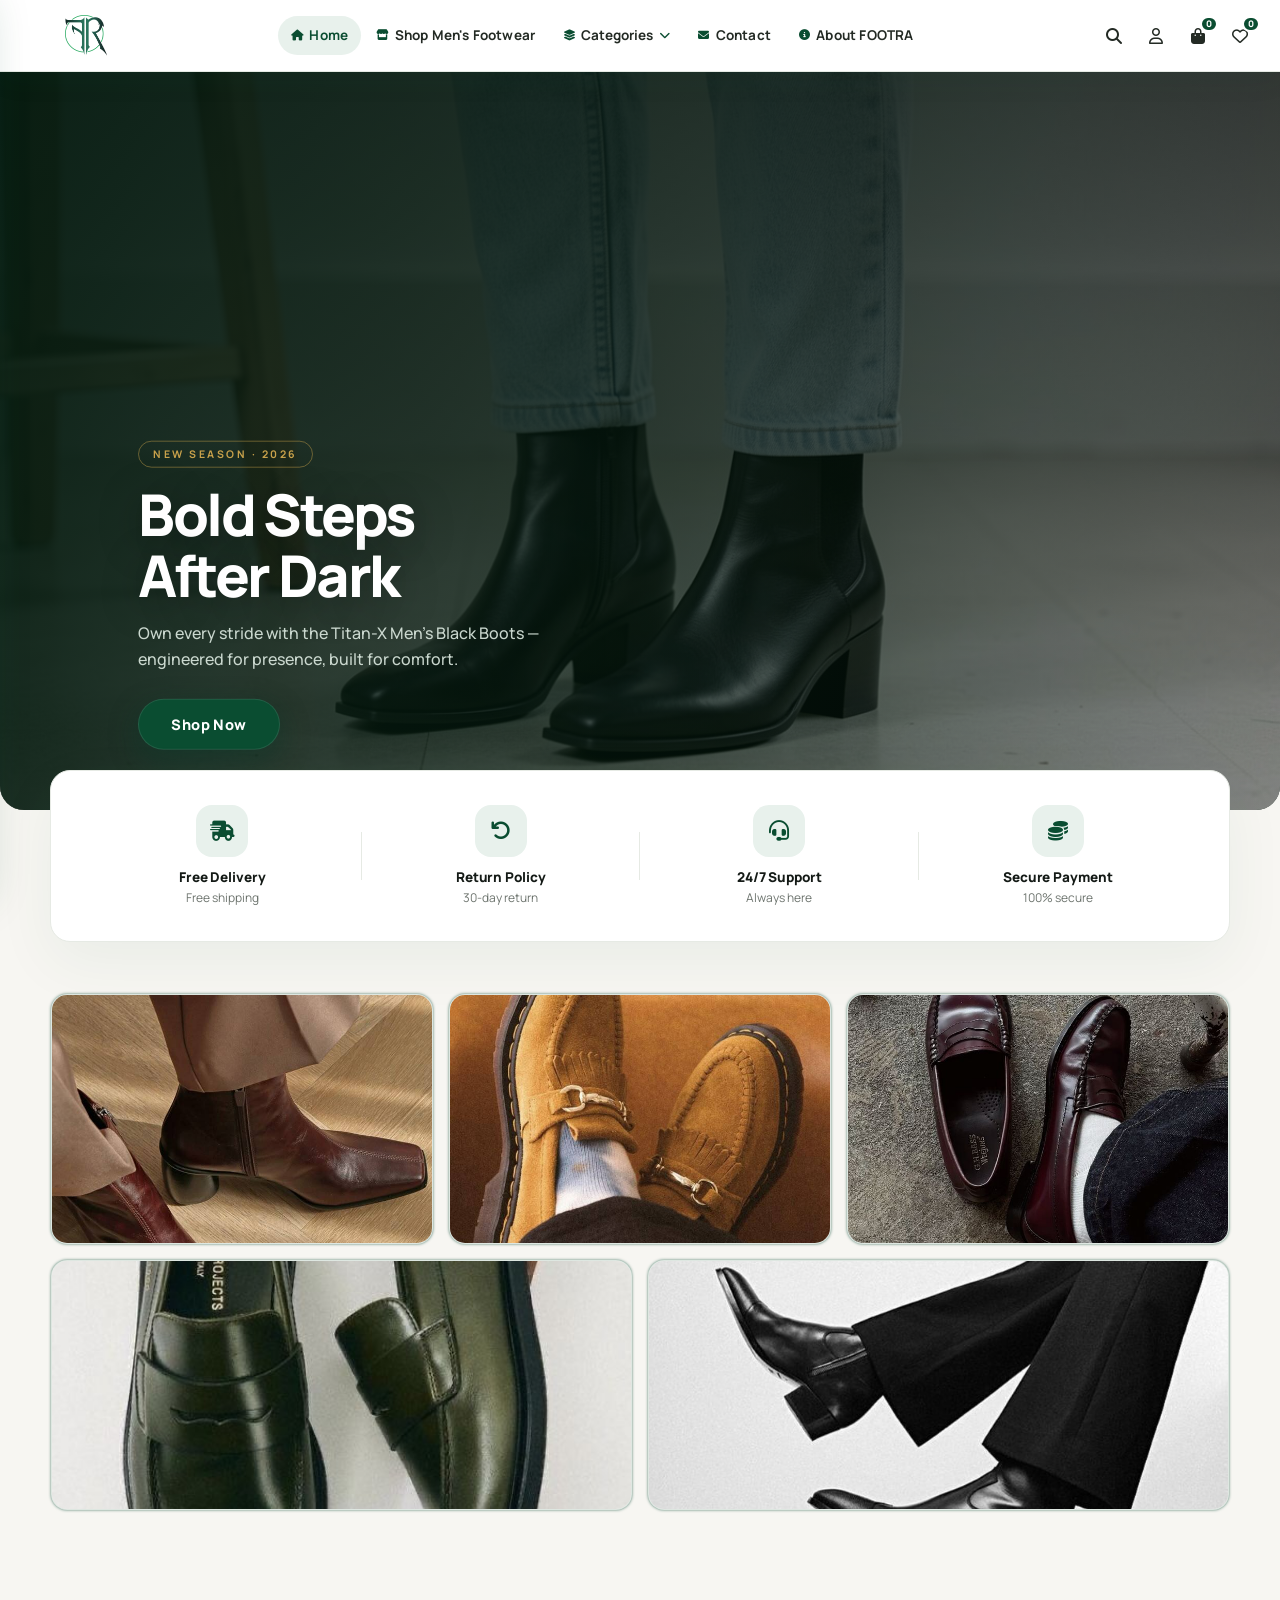
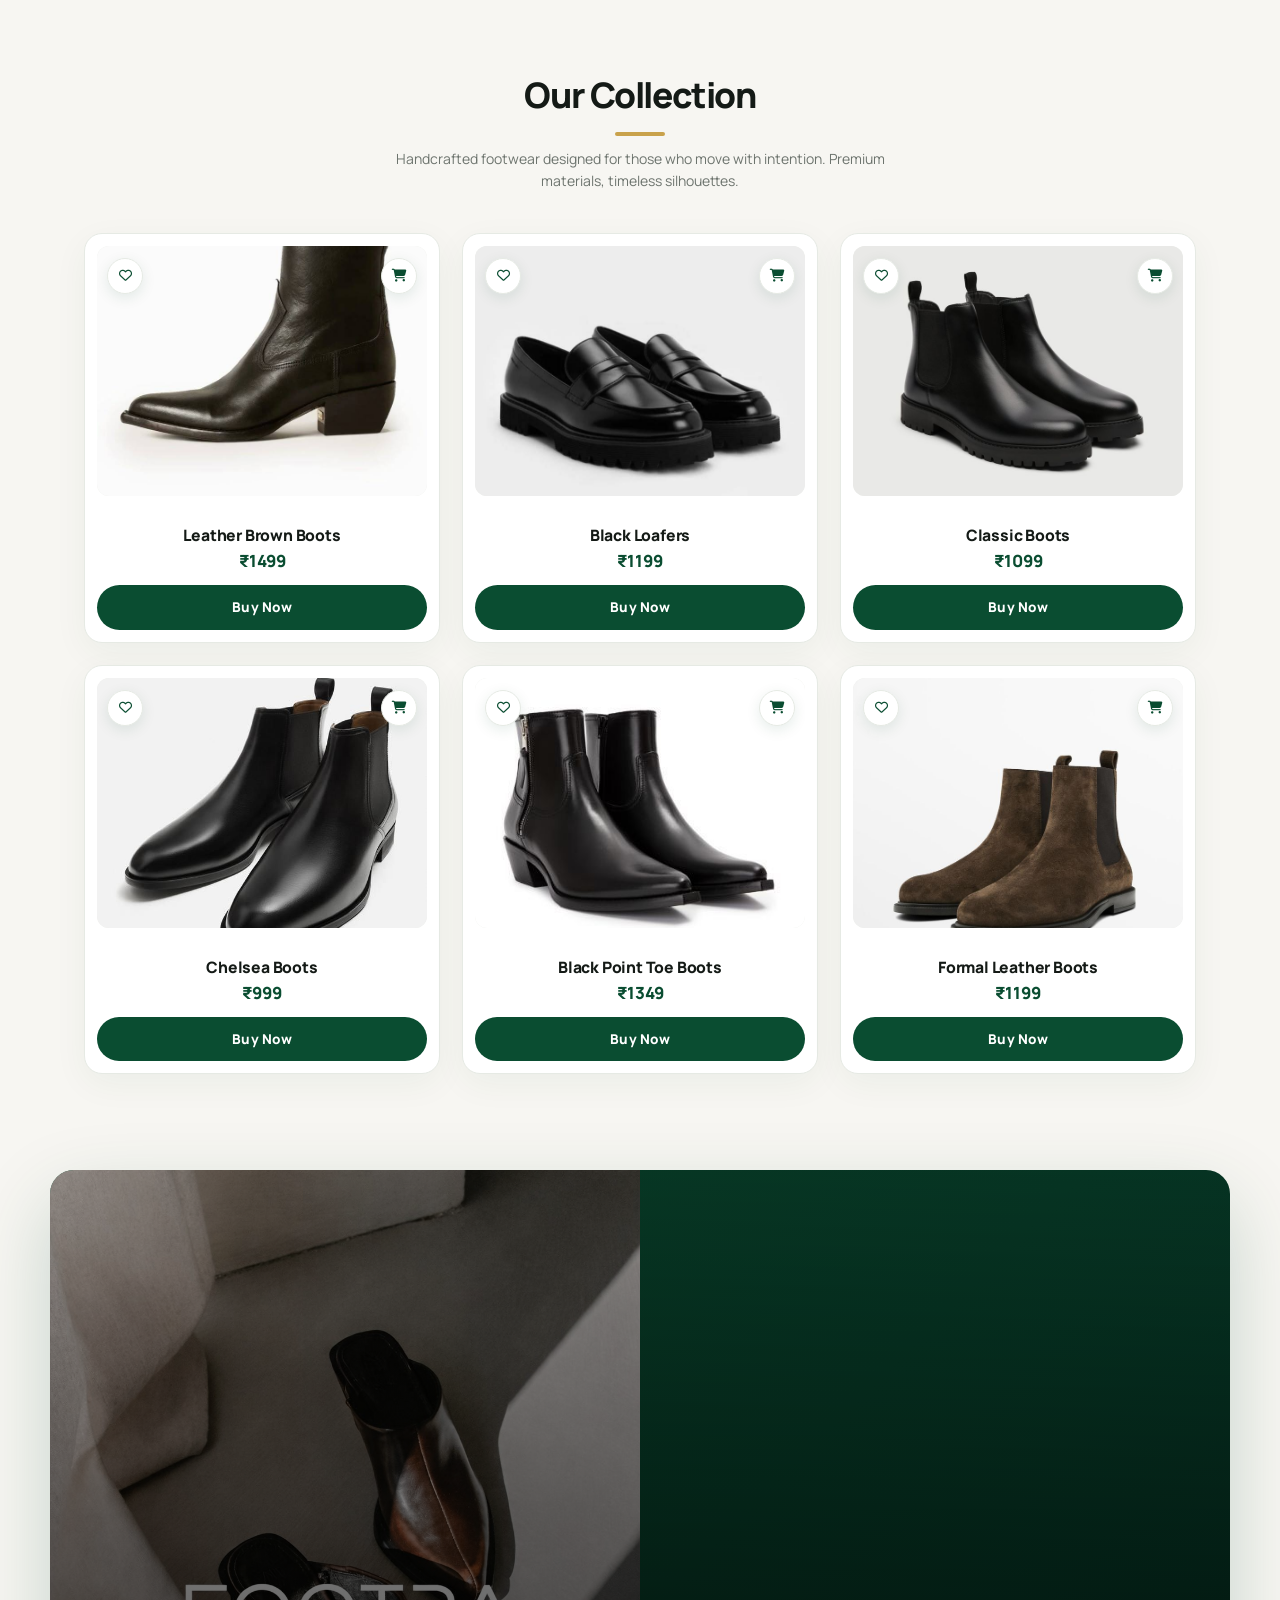
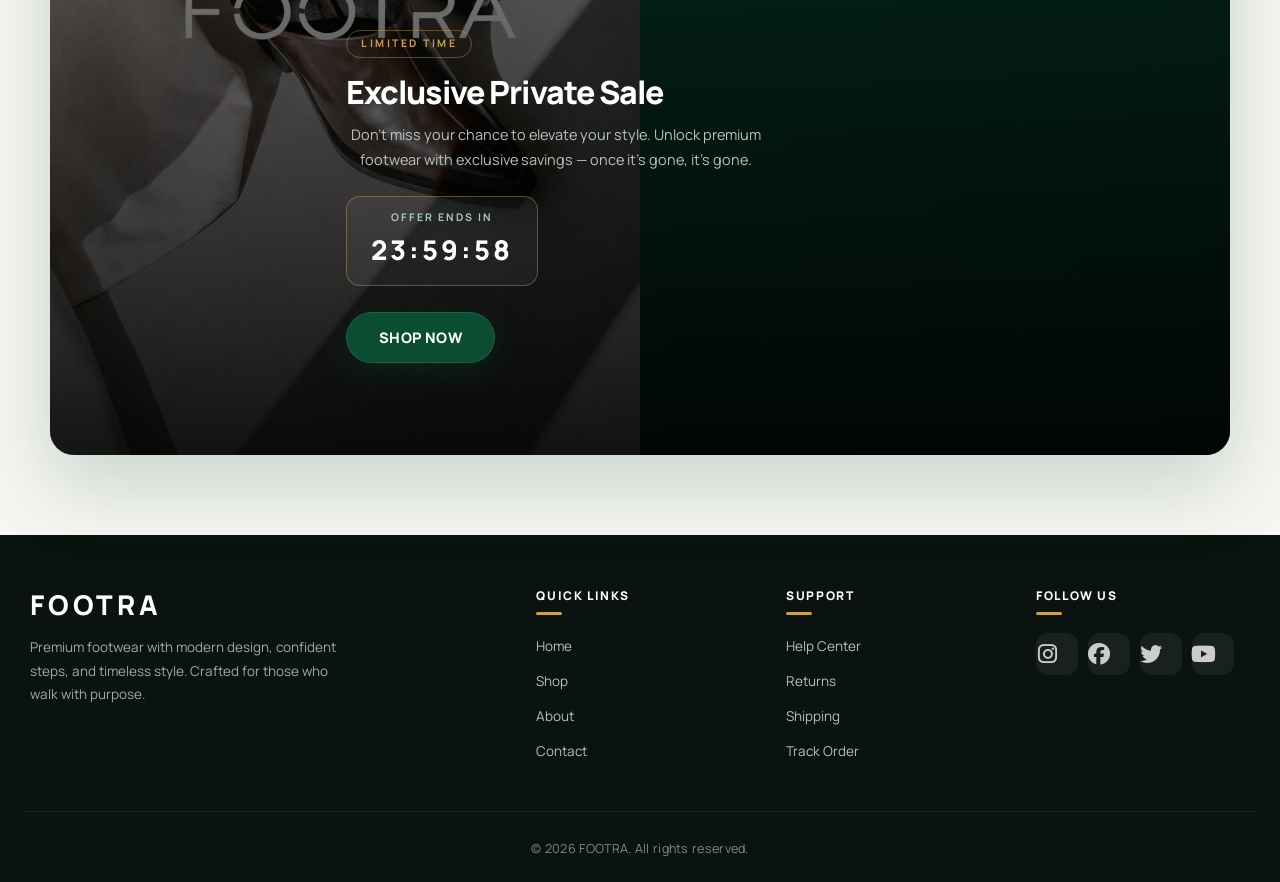
==== index.html @ d25d6147 "Update index.html" ====
<!DOCTYPE html>
<html lang="en">

<head>
    <meta charset="UTF-8">
    <meta name="viewport" content="width=device-width, initial-scale=1.0, maximum-scale=5.0">
    <meta name="theme-color" content="#0a4d31">
    <title>FOOTRA | Premium Men's Boots, Loafers & Leather Shoes</title>
    <meta name="robots" content="index, follow">
<meta name="author" content="FOOTRA">
    <meta name="description" content="Shop premium men's footwear at FOOTRA. Explore stylish leather boots, Chelsea boots, loafers and formal shoes designed for comfort and timeless style.">
    <meta name="keywords" content="FOOTRA, premium men's footwear, men's leather boots, men's loafers, Chelsea boots for men, formal shoes for men, leather shoes online, stylish men's footwear">
    <meta name="author" content="FOOTRA">
    <meta name="robots" content="index, follow">

    <link rel="canonical" href="https://muhsin-ics.github.io/footra/">
    
    
    <meta property="og:type" content="website">
    <meta property="og:site_name" content="FOOTRA">
    <meta property="og:url" content="https://muhsin-ics.github.io/footra/">
    <meta property="og:title" content="FOOTRA | Premium Men's Boots, Loafers & Leather Shoes">
    <meta property="og:description" content="Discover premium men's leather boots, stylish loafers and formal footwear at FOOTRA. Step into comfort, quality and timeless style.">
    


    <meta name="twitter:card" content="summary_large_image">
    <meta name="twitter:title" content="FOOTRA | Premium Men's Footwear">
    <meta name="twitter:description" content="Shop premium men's leather boots, Chelsea boots, loafers and formal shoes at FOOTRA.">

    
    <!-- Font Awesome -->
    <link rel="stylesheet" href="https://cdnjs.cloudflare.com/ajax/libs/font-awesome/6.5.1/css/all.min.css">

    <!-- Google Font -->
    <link href="https://fonts.googleapis.com/css2?family=Manrope:wght@400;500;600;700;800&display=swap" rel="stylesheet">

    <!-- Bootstrap -->
    <link rel="stylesheet" href="https://cdn.jsdelivr.net/npm/bootstrap@4.6.2/dist/css/bootstrap.min.css">

    <!-- FOOTRA CSS -->
    <link rel="stylesheet" href="mystyle.css">

    <!-- Bootstrap JS -->
    <script src="https://cdn.jsdelivr.net/npm/bootstrap@4.6.2/dist/js/bootstrap.bundle.min.js"></script>

   

    <style>
        /* ============================================
           FOOTRA PREMIUM THEME — 2026
           Deep Forest · Gold Accents · Editorial
           Fully Mobile-Friendly
        ============================================ */
        :root {
            --ft-green: #0a4d31;
            --ft-green-deep: #063d2b;
            --ft-green-soft: #e8f1ec;
            --ft-gold: #c9a24b;
            --ft-gold-soft: #f5edd9;
            --ft-ink: #141a16;
            --ft-paper: #f7f6f2;
            --ft-card: #ffffff;
            --ft-muted: #6d746e;
            --ft-border: #e6eae4;
        }

        * { box-sizing: border-box; -webkit-tap-highlight-color: transparent; }

        html { scroll-behavior: smooth; }

        body {
            background: var(--ft-paper);
            color: var(--ft-ink);
            font-family: 'Manrope', sans-serif;
            margin: 0;
            margin-top: 0;
            padding-top: 0;
            -webkit-font-smoothing: antialiased;
            overflow-x: hidden;
        }

        a { text-decoration: none; transition: color .2s ease; }

        img { max-width: 100%; height: auto; }

        /* ============================================
           PREMIUM NAVBAR — Mobile Friendly
        ============================================ */
        header.navbar {
            background: #ffffff;
            border-bottom: 1px solid var(--ft-border);
            box-shadow: 0 1px 0 rgba(10, 77, 49, 0.04), 0 8px 30px rgba(10, 77, 49, 0.06);
            display: flex;
            align-items: center;
            justify-content: space-between;
            padding: 0 20px;
            height: 72px;
            position: fixed;
            top: 0;
            z-index: 1000;
        }

        .brand-logo { display: flex; align-items: center; flex-shrink: 0; }

        #logo {
            max-height: 42px;
            width: auto;
            object-fit: contain;
            transition: transform .3s ease;
            margin-left:45px;
        }

        .brand-logo:hover #logo { transform: scale(1.04); }

        /* ---- Desktop nav center (hidden on mobile) ---- */
        .nav-center {
            display: flex;
            align-items: center;
            gap: 2px;
            margin-left: 20px;
            margin-right: 16px;
        }

        .nav-center > .nav-link {
            display: inline-flex;
            align-items: center;
            gap: 6px;
            padding: 9px 13px;
            font-size: 13.5px;
            font-weight: 700;
            letter-spacing: 0.2px;
            color: #232a24;
            border-radius: 40px;
            position: relative;
            transition: color .2s ease, background .2s ease;
        }

        .nav-center > .nav-link i { font-size: 11px; color: var(--ft-green); }

        .nav-center > .nav-link:hover,
        .nav-center > .nav-link.active {
            color: var(--ft-green);
            background: var(--ft-green-soft);
        }

        /* Categories dropdown */
        .cat-dropdown { position: relative; }

        .cat-dropdown .cat-btn {
            display: inline-flex;
            align-items: center;
            gap: 6px;
            padding: 9px 13px;
            font-size: 13.5px;
            font-weight: 700;
            color: #232a24;
            background: transparent;
            border: none;
            border-radius: 40px;
            cursor: pointer;
            transition: color .2s, background .2s;
        }

        .cat-dropdown .cat-btn i { font-size: 11px; color: var(--ft-green); transition: transform .25s; }

        .cat-dropdown:hover .cat-btn,
        .cat-dropdown.open .cat-btn {
            color: var(--ft-green);
            background: var(--ft-green-soft);
        }

        .cat-dropdown:hover .cat-btn i,
        .cat-dropdown.open .cat-btn i { transform: rotate(180deg); }

        .cat-menu {
            display: none;
            position: absolute;
            top: 46px;
            left: 0;
            min-width: 220px;
            background: #fff;
            border: 1px solid var(--ft-border);
            border-radius: 16px;
            box-shadow: 0 24px 60px rgba(10, 77, 49, 0.14);
            padding: 10px 8px;
            z-index: 1002;
            animation: fadeSlide .22s ease;
        }

        .cat-dropdown:hover .cat-menu,
        .cat-dropdown.open .cat-menu { display: block; }

        @keyframes fadeSlide {
            from { opacity: 0; transform: translateY(-8px); }
            to   { opacity: 1; transform: translateY(0); }
        }

        .cat-menu a {
            display: flex;
            align-items: center;
            gap: 12px;
            padding: 11px 16px;
            border-radius: 10px;
            font-size: 13.5px;
            font-weight: 600;
            color: #232a24;
            transition: background .2s, color .2s, padding-left .2s;
        }

        .cat-menu a i { width: 18px; color: var(--ft-green); font-size: 14px; }

        .cat-menu a:hover {
            background: var(--ft-green-soft);
            color: var(--ft-green);
            padding-left: 20px;
        }

        .cat-menu .cat-divider {
            height: 1px;
            background: var(--ft-border);
            margin: 6px 10px;
        }

        /* ---- Right-side actions ---- */
        .nav-right {
            display: flex;
            align-items: center;
            gap: 2px;
        }

        .nav-icon {
            position: relative;
            width: 40px;
            height: 40px;
            display: inline-flex;
            align-items: center;
            justify-content: center;
            background: transparent;
            color: #232a24;
            border: 1px solid transparent;
            border-radius: 50%;
            font-size: 16px;
            cursor: pointer;
            transition: background .25s, color .25s, border-color .25s;
        }

        .nav-icon:hover {
            background: var(--ft-green-soft);
            color: var(--ft-green);
            border-color: #d5e4db;
        }

        .nav-count {
            position: absolute;
            top: -1px;
            right: -1px;
            min-width: 16px;
            height: 16px;
            padding: 0 4px;
            display: flex;
            align-items: center;
            justify-content: center;
            background: var(--ft-green);
            color: #fff;
            border: 2px solid #fff;
            border-radius: 50px;
            font-size: 9px;
            font-weight: 800;
            line-height: 1;
        }

        /* Hamburger toggle — only visible on mobile */
        .hamburger-btn {
            display: none;
            width: 40px;
            height: 40px;
            background: transparent;
            color: var(--ft-green);
            border: none;
            border-radius: 10px;
            font-size: 20px;
            cursor: pointer;
            align-items: center;
            justify-content: center;
        }

        .hamburger-btn:hover { background: var(--ft-green-soft); }

        /* User dropdown */
        .user-dropdown { position: relative; display: inline-block; }

        .user-menu {
            display: none;
            position: absolute;
            right: 0;
            top: 48px;
            min-width: 200px;
            background: #fff;
            border: 1px solid var(--ft-border);
            border-radius: 14px;
            box-shadow: 0 20px 50px rgba(10, 77, 49, 0.14);
            padding: 8px;
            z-index: 1002;
        }

        .user-menu.show { display: block; animation: fadeSlide .2s ease; }

        .user-menu a {
            display: flex;
            align-items: center;
            gap: 11px;
            padding: 11px 14px;
            color: #232a24;
            font-size: 13px;
            font-weight: 600;
            border-radius: 9px;
        }

        .user-menu a i { width: 16px; color: var(--ft-green); }
        .user-menu a:hover { background: var(--ft-green-soft); color: var(--ft-green); }

        /* ============================================
           MOBILE SLIDE-OUT MENU
        ============================================ */
        .mobile-nav {
            position: fixed;
            top: 0;
            left: -320px;
            width: 300px;
            max-width: 86vw;
            height: 100vh;
            background: #fff;
            z-index: 1500;
            box-shadow: 8px 0 40px rgba(10, 77, 49, 0.18);
            transition: left .35s cubic-bezier(.25,.8,.3,1);
            display: flex;
            flex-direction: column;
            overflow-y: auto;
            padding: 0 0 30px;
        }

        .mobile-nav.open { left: 0; }

        .mobile-nav-header {
            display: flex;
            align-items: center;
            justify-content: space-between;
            padding: 20px 22px;
            border-bottom: 1px solid var(--ft-border);
            background: linear-gradient(135deg, var(--ft-green-deep), var(--ft-green));
            color: #fff;
        }

        .mobile-nav-header .m-brand {
            font-size: 1.3rem;
            font-weight: 800;
            letter-spacing: .14em;
            color: #fff;
        }

        .mobile-nav-close {
            background: rgba(255, 255, 255, 0.15);
            border: none;
            color: #fff;
            font-size: 20px;
            width: 36px;
            height: 36px;
            border-radius: 50%;
            cursor: pointer;
            display: flex;
            align-items: center;
            justify-content: center;
            transition: background .2s;
        }

        .mobile-nav-close:hover { background: rgba(255, 255, 255, 0.28); }

        .mobile-nav-links { padding: 14px 12px 0; }

        .mobile-nav-links > a {
            display: flex;
            align-items: center;
            gap: 14px;
            padding: 15px 18px;
            font-size: 15px;
            font-weight: 700;
            color: #232a24;
            border-radius: 12px;
            transition: background .2s, color .2s;
        }

        .mobile-nav-links > a i {
            width: 20px;
            font-size: 16px;
            color: var(--ft-green);
        }

        .mobile-nav-links > a:hover,
        .mobile-nav-links > a.active {
            background: var(--ft-green-soft);
            color: var(--ft-green);
        }

        /* Mobile categories accordion */
        .mobile-cat-group {
            margin: 6px 0;
            border-radius: 12px;
            overflow: hidden;
        }

        .mobile-cat-toggle {
            display: flex;
            align-items: center;
            justify-content: space-between;
            width: 100%;
            padding: 15px 18px;
            font-size: 15px;
            font-weight: 700;
            color: #232a24;
            background: transparent;
            border: none;
            cursor: pointer;
            border-radius: 12px;
            transition: background .2s;
        }

        .mobile-cat-toggle:hover { background: var(--ft-green-soft); }

        .mobile-cat-toggle .m-cat-left {
            display: flex;
            align-items: center;
            gap: 14px;
        }

        .mobile-cat-toggle .m-cat-left i { width: 20px; font-size: 16px; color: var(--ft-green); }

        .mobile-cat-toggle .m-cat-arrow {
            font-size: 12px;
            color: var(--ft-green);
            transition: transform .25s;
        }

        .mobile-cat-group.open .m-cat-arrow { transform: rotate(180deg); }

        .mobile-cat-items {
            display: none;
            padding: 4px 12px 10px 40px;
        }

        .mobile-cat-group.open .mobile-cat-items { display: block; }

        .mobile-cat-items a {
            display: flex;
            align-items: center;
            gap: 12px;
            padding: 11px 14px;
            font-size: 14px;
            font-weight: 600;
            color: #444c46;
            border-radius: 9px;
            transition: background .2s, color .2s;
        }

        .mobile-cat-items a i { font-size: 12px; color: var(--ft-green); }

        .mobile-cat-items a:hover { background: var(--ft-green-soft); color: var(--ft-green); }

        .mobile-nav-divider {
            height: 1px;
            background: var(--ft-border);
            margin: 14px 18px;
        }

        .mobile-nav-actions {
            padding: 14px 18px 0;
            display: flex;
            gap: 10px;
        }

        .mobile-nav-actions button {
            flex: 1;
            padding: 13px;
            font-size: 13.5px;
            font-weight: 800;
            border: none;
            border-radius: 12px;
            cursor: pointer;
            transition: background .2s;
        }

        .m-btn-primary {
            background: var(--ft-green);
            color: #fff;
        }

        .m-btn-primary:hover { background: var(--ft-green-deep); }

        .m-btn-secondary {
            background: var(--ft-green-soft);
            color: var(--ft-green);
        }

        .m-btn-secondary:hover { background: #d9e9df; }

        /* Mobile menu overlay */
        .mobile-overlay {
            display: none;
            position: fixed;
            inset: 0;
            background: rgba(6, 25, 15, 0.6);
            backdrop-filter: blur(3px);
            z-index: 1400;
        }

        .mobile-overlay.show { display: block; animation: fadeIn .25s ease; }

        @keyframes fadeIn { from { opacity: 0; } to { opacity: 1; } }

        /* ============================================
           SEARCH PANEL — Mobile friendly
        ============================================ */
        .search-bar {
            display: none;
            position: fixed;
            top: 72px;
            left: 0;
            right: 0;
            background: rgba(255, 255, 255, 0.98);
            backdrop-filter: blur(14px);
            border-bottom: 1px solid var(--ft-border);
            box-shadow: 0 20px 50px rgba(10, 77, 49, 0.08);
            padding: 16px 20px;
            z-index: 999;
        }

        .search-bar.open { display: block; animation: fadeSlide .25s ease; }

        .search-inner {
            max-width: 760px;
            margin: 0 auto;
            display: flex;
            align-items: center;
            gap: 10px;
        }

        .search-submit {
            display: inline-flex;
            align-items: center;
            justify-content: center;
            flex: 0 0 38px;
            width: 38px;
            height: 42px;
            border: 0;
            border-radius: 10px;
            background: transparent;
            color: var(--ft-green);
            font-size: 19px;
            cursor: pointer;
            touch-action: manipulation;
        }
        .search-submit:hover,
        .search-submit:focus-visible { background: var(--ft-green-soft); outline: 2px solid var(--ft-green); outline-offset: 1px; }

        .search-inner input {
            flex: 1;
            min-width: 0;
            padding: 12px 16px;
            border: 1.5px solid #dce5dc;
            border-radius: 12px;
            font-size: 15px;
            outline: none;
            background: #fafcfa;
            transition: border .2s, background .2s;
        }

        .search-inner input:focus { border-color: var(--ft-green); background: #fff; }

        /* Keep search text readable even if mystyle.css styles all inputs white. */
        #searchBar #siteSearch,
        #searchBar #siteSearch:focus {
            color: #141a16 !important;
            -webkit-text-fill-color: #141a16 !important;
            caret-color: #0a4d31;
            opacity: 1;
        }
        #searchBar #siteSearch::placeholder {
            color: #6d746e !important;
            -webkit-text-fill-color: #6d746e !important;
            opacity: 1;
        }
        #searchResultsStatus {
            max-width: 760px;
            margin: 8px auto 0;
            color: #0a4d31;
            font-size: 12px;
            font-weight: 700;
            min-height: 16px;
        }

        .close-search {
            background: transparent;
            border: none;
            font-size: 20px;
            color: var(--ft-muted);
            cursor: pointer;
            padding: 4px 8px;
            border-radius: 8px;
            flex-shrink: 0;
            transition: color .2s, background .2s;
        }

        .close-search:hover { color: var(--ft-green); background: var(--ft-green-soft); }

        /* ============================================
           CART & WISHLIST DRAWERS
        ============================================ */
        .cart-overlay {
            display: none;
            position: fixed;
            inset: 0;
            background: rgba(6, 25, 15, 0.55);
            backdrop-filter: blur(3px);
            z-index: 1100;
        }

        .cart-overlay.show { display: block; animation: fadeIn .25s ease; }

        .cart-drawer,
        .wishlist-drawer {
            position: fixed;
            top: 0;
            right: -100%;
            width: 400px;
            max-width: 92vw;
            height: 100vh;
            height: 100dvh;
            background: #fff;
            z-index: 1200;
            box-shadow: -20px 0 60px rgba(10, 77, 49, 0.15);
            transition: right .35s cubic-bezier(.25,.8,.3,1);
            display: flex;
            flex-direction: column;
            border-radius: 22px 0 0 22px;
            overflow: hidden;
        }

        .cart-drawer.open,
        .wishlist-drawer.open { right: 0; }

        .cart-header,
        .wishlist-header {
            display: flex;
            align-items: center;
            justify-content: space-between;
            padding: 20px 22px;
            background: linear-gradient(135deg, var(--ft-green-deep), var(--ft-green));
            color: #fff;
            flex-shrink: 0;
        }

        .cart-header h3,
        .wishlist-header h3 {
            font-size: 17px;
            font-weight: 800;
            margin: 0;
            display: flex;
            align-items: center;
            gap: 10px;
            letter-spacing: -0.2px;
        }

        .cart-count {
            background: rgba(255, 255, 255, 0.22);
            padding: 3px 10px;
            border-radius: 40px;
            font-size: 12px;
            font-weight: 700;
        }

        .close-cart {
            background: rgba(255, 255, 255, 0.12);
            border: none;
            color: #fff;
            font-size: 18px;
            cursor: pointer;
            line-height: 1;
            width: 34px;
            height: 34px;
            border-radius: 50%;
            display: flex;
            align-items: center;
            justify-content: center;
            transition: background .2s;
            flex-shrink: 0;
        }

        .close-cart:hover { background: rgba(255, 255, 255, 0.25); }

        .cart-body,
        .wishlist-drawer > #wishlistItems {
            flex: 1;
            padding: 22px;
            overflow-y: auto;
            -webkit-overflow-scrolling: touch;
        }

        .cart-footer {
            padding: 18px 22px 24px;
            border-top: 1px solid var(--ft-border);
            background: #fbfcfb;
            flex-shrink: 0;
        }

        .cart-footer h3 {
            font-size: 16px;
            font-weight: 800;
            margin-bottom: 14px;
            color: var(--ft-ink);
        }

        .checkout-btn {
            width: 100%;
            padding: 15px;
            background: var(--ft-green) !important;
            color: #fff !important;
            border: 0 !important;
            border-radius: 999px !important;
            font-weight: 800;
            font-size: 15px;
            letter-spacing: 0.3px;
            cursor: pointer;
            transition: background .2s, transform .2s;
        }

        .checkout-btn:hover {
            background: var(--ft-green-deep) !important;
            transform: translateY(-1px);
        }

        /* ============================================
           HERO
        ============================================ */
        .webbnr {
            position: relative;
            overflow: hidden;
            border-radius: 0 0 24px 24px;
            background: #0e1f15;
            min-height: 480px;
            display: flex;
            align-items: center;
        }

        .webbnr::after {
            content: '';
            position: absolute;
            inset: 0;
            background: linear-gradient(100deg, rgba(6, 30, 18, 0.9) 0%, rgba(6, 30, 18, 0.55) 55%, rgba(6, 30, 18, 0.1) 100%);
            pointer-events: none;
            z-index: 1;
        }

        .webbnr img {
            position: absolute;
            inset: 0;
            width: 100%;
            height: 100%;
            object-fit: cover;
            filter: saturate(.85) contrast(1.02);
        }

        .webbnr-content {
            position: relative;
            z-index: 2;
            padding: 60px 36px;
            max-width: 620px;
            color: #fff;
        }

        .webbnr-content .eyebrow {
            display: inline-block;
            font-size: 10.5px;
            font-weight: 700;
            letter-spacing: 2.5px;
            text-transform: uppercase;
            color: var(--ft-gold);
            margin-bottom: 16px;
            padding: 5px 14px;
            border: 1px solid rgba(201, 162, 75, 0.45);
            border-radius: 999px;
        }

        .webbnr-content h1 {
            font-size: clamp(2rem, 7vw, 3.6rem);
            font-weight: 800;
            letter-spacing: -0.045em;
            line-height: 1.05;
            color: #fff;
            margin: 0 0 16px;
            text-shadow: 0 6px 40px rgba(0, 0, 0, 0.35);
        }

        .webbnr-content p {
            font-size: 1rem;
            max-width: 460px;
            color: #d9e6dd;
            margin: 0 0 26px;
            font-weight: 500;
            line-height: 1.6;
        }

        .btn-shop {
            background: var(--ft-green) !important;
            color: #fff !important;
            border: 1px solid rgba(255, 255, 255, 0.1) !important;
            border-radius: 999px !important;
            padding: 14px 32px !important;
            font-weight: 800;
            font-size: 14.5px;
            letter-spacing: 0.4px;
            box-shadow: 0 10px 30px rgba(6, 61, 43, 0.4);
            transition: transform .2s, background .2s, box-shadow .2s;
            cursor: pointer;
        }

        .btn-shop:hover {
            background: var(--ft-green-deep) !important;
            transform: translateY(-2px);
            box-shadow: 0 16px 40px rgba(6, 61, 43, 0.5);
        }

        /* ============================================
   FEATURES STRIP — Perfectly Aligned
============================================ */
.box1 {
    background: #fff;
    border: 1px solid var(--ft-border);
    border-radius: 20px;
    box-shadow: 0 20px 60px rgba(10, 77, 49, 0.06);
    display: grid;
    grid-template-columns: repeat(4, 1fr);
    align-items: stretch;
    padding: 34px 32px;
    margin: -40px auto 10px;
    max-width: 1180px;
    width: calc(100% - 40px);
    position: relative;
    z-index: 5;
    gap: 0;
}

.feature {
    text-align: center;
    display: flex;
    flex-direction: column;
    align-items: center;
    justify-content: flex-start;
    padding: 0 20px;
    position: relative;
}

/* Subtle divider between features */
.feature:not(:last-child)::after {
    content: '';
    position: absolute;
    right: 0;
    top: 50%;
    transform: translateY(-50%);
    width: 1px;
    height: 48px;
    background: var(--ft-border);
}

.feature i {
    font-size: 20px;
    color: var(--ft-green) !important;
    margin-bottom: 12px;
    display: inline-flex;
    align-items: center;
    justify-content: center;
    width: 52px;
    height: 52px;
    background: var(--ft-green-soft);
    border-radius: 16px;
    flex-shrink: 0;
}

.feature h2 {
    font-size: 13.5px;
    font-weight: 800;
    color: var(--ft-ink);
    margin: 0 0 4px;
    line-height: 1.25;
    letter-spacing: -0.1px;
}

.feature p {
    font-size: 12px;
    color: var(--ft-muted);
    margin: 0;
    line-height: 1.4;
}

.vertical-line { display: none; }

    
/* ============================================
   FOOTRA — CENTERED EDITORIAL SHOE GALLERY
============================================ */

.shoe-gallery {
    width: min(1320px, 92%);
    margin: 0 auto;
    padding: 42px 0 60px;

    display: grid;
    grid-template-columns: repeat(6, minmax(0, 1fr));
    grid-template-rows: repeat(2, 250px);
    grid-template-areas:
        "a a b b c c"
        "d d d e e e";

    gap: 16px;
    box-sizing: border-box;
    align-items: stretch;
}

/* All images */
.shoe-gallery .img {
    display: block;
    width: 100%;
    height: 100%;
    min-width: 0;
    min-height: 0;

    object-fit: cover;
    object-position: center;

    border: 1px solid rgba(21, 91, 66, 0.08);
    border-radius: 16px;
    background: #f0f3ef;

    box-shadow: 0px 0px 3px #4f7c6c;

    transition:
        transform 0.35s ease,
        box-shadow 0.35s ease;
}

/* TOP ROW — THREE EQUAL IMAGES */
.shoe-gallery .img1 {
    grid-area: a;
}

.shoe-gallery .img2 {
    grid-area: b;
}

.shoe-gallery .img3 {
    grid-area: c;
}

/* BOTTOM ROW — TWO WIDE IMAGES */
.shoe-gallery .img4 {
    grid-area: d;
}

.shoe-gallery .img5 {
    grid-area: e;
}

/* Elegant hover */
.shoe-gallery .img:hover {
    transform: translateY(-4px);
    box-shadow: 0 16px 35px rgba(21, 91, 66, 0.14);
}

/* TABLET */
@media (max-width: 900px) {
    .shoe-gallery {
        width: 92%;
        grid-template-rows: repeat(2, 190px);
        gap: 13px;
        padding: 32px 0 45px;
    }

    .shoe-gallery .img {
        border-radius: 13px;
    }
}

/* MOBILE */
@media (max-width: 560px) {
    .shoe-gallery {
        width: 90%;
        grid-template-columns: repeat(2, minmax(0, 1fr));
        grid-template-rows: repeat(3, 155px);
        grid-template-areas:
            "a b"
            "c c"
            "d e";

        gap: 12px;
        padding: 26px 0 36px;
    }

    .shoe-gallery .img {
        border-radius: 12px;
    }
}

/* ACCESSIBILITY */
@media (prefers-reduced-motion: reduce) {
    .shoe-gallery .img {
        transition: none;
    }

    .shoe-gallery .img:hover {
        transform: none;
    }
}

        /* ============================================
           PRODUCT COLLECTION
        ============================================ */
        .gallery-section { padding: 44px 20px 36px; }

        .gallery-title {
            text-align: center;
            font-size: clamp(1.6rem, 5vw, 2.2rem);
            font-weight: 800;
            color: var(--ft-ink);
            letter-spacing: -0.04em;
            margin-bottom: 12px;
        }

        .gallery-subtitle {
            text-align: center;
            font-size: 14px;
            color: var(--ft-muted);
            margin-bottom: 40px;
            max-width: 520px;
            margin-left: auto;
            margin-right: auto;
            line-height: 1.6;
        }

        .gallery-title::after {
            content: '';
            display: block;
            width: 50px;
            height: 4px;
            margin: 16px auto 0;
            background: var(--ft-gold);
            border-radius: 5px;
        }

        .gallery-grid {
            display: grid;
            grid-template-columns: repeat(3, 1fr);
            gap: 22px;
            max-width: 1300px;
            margin: 0 auto;
        }

        .shoe-card {
            background: var(--ft-card);
            border: 1px solid var(--ft-border);
            border-radius: 18px;
            overflow: hidden;
            padding: 12px;
            box-shadow: 0 10px 34px rgba(10, 77, 49, 0.05);
            transition: transform .3s, box-shadow .3s;
            display: flex;
            flex-direction: column;
        }

        .shoe-card:hover {
            transform: translateY(-6px);
            box-shadow: 0 24px 55px rgba(10, 77, 49, 0.12);
        }

        .shoe-card .img-container {
            position: relative;
            border-radius: 12px;
            overflow: hidden;
            background: #eef0eb;
            aspect-ratio: 1/1;
        }

        .shoe-card .img-container img {
            width: 100%;
            height: 100%;
            object-fit: cover;
            display: block;
            transition: opacity .35s;
        }

        .shoe-card .img-container .img-hover {
            position: absolute;
            inset: 0;
            opacity: 0;
            transition: opacity .4s;
        }

        .shoe-card .img-container:hover .img-hover { opacity: 1; }
        .shoe-card .img-container:hover .img-default { opacity: 0; }

        .cart-icon,
        .wishlist-icon {
            position: absolute;
            background: #fff !important;
            color: var(--ft-green) !important;
            border: 1px solid var(--ft-border) !important;
            width: 36px;
            height: 36px;
            border-radius: 50%;
            display: flex;
            align-items: center;
            justify-content: center;
            cursor: pointer;
            transition: background .25s, color .25s, transform .25s;
            font-size: 13px;
            z-index: 2;
            box-shadow: 0 4px 14px rgba(10, 77, 49, 0.1);
        }

        .cart-icon { bottom: 10px; right: 10px; }
        .wishlist-icon { bottom: 10px; left: 10px; }

        .cart-icon:hover,
        .wishlist-icon:hover,
        .wishlist-icon.active {
            background: var(--ft-green) !important;
            color: #fff !important;
            transform: scale(1.08);
        }

        .shoe-card h3 {
            color: var(--ft-ink);
            font-size: 0.98rem;
            font-weight: 800;
            margin: 14px 0 3px;
            letter-spacing: -0.2px;
            line-height: 1.3;
        }

        .shoe-card p {
            color: var(--ft-green);
            font-weight: 800;
            font-size: 1.05rem;
            margin-bottom: 12px;
        }

        .buy-btn {
            background: var(--ft-green) !important;
            color: #fff !important;
            border: 0 !important;
            border-radius: 999px !important;
            font-weight: 800;
            font-size: 13.5px;
            letter-spacing: 0.3px;
            padding: 12px;
            width: 100%;
            cursor: pointer;
            transition: background .2s, transform .2s;
            margin-top: auto;
        }

        .buy-btn:hover {
            background: var(--ft-green-deep) !important;
            transform: translateY(-1px);
        }

        /* ============================================
   EXCLUSIVE OFFER — Perfectly Aligned
============================================ */
.exclusive-wrapper {
    display: grid;
    grid-template-columns: 1fr 1fr;
    align-items: stretch;
    gap: 0;
    max-width: 1180px;
    width: calc(100% - 40px);
    margin: 60px auto;
    padding: 0;
    border-radius: 24px;
    overflow: hidden;
    background: linear-gradient(135deg, #0a4d31, #063d2b);
    box-shadow: 0 30px 80px rgba(10, 77, 49, 0.2);
}

.exclusive-wrapper img {
    width: 100%;
    height: 100%;
    min-height: 420px;
    object-fit: cover;
    border-radius: 0;
    display: block;
}

.exclusive-content {
    color: #fff;
    padding: 52px 56px;
    display: flex;
    flex-direction: column;
    justify-content: center;
    align-items: flex-start;
}

        .exclusive-content .eyebrow {
            display: inline-block;
            font-size: 10.5px;
            font-weight: 700;
            letter-spacing: 2.5px;
            text-transform: uppercase;
            color: var(--ft-gold);
            margin-bottom: 16px;
            padding: 5px 14px;
            border: 1px solid rgba(201, 162, 75, 0.4);
            border-radius: 999px;
            align-self: flex-start;
        }

        .offer-title {
            font-size: clamp(1.5rem, 4vw, 2rem);
            font-weight: 800;
            color: #fff;
            letter-spacing: -0.03em;
            margin-bottom: 12px;
            line-height: 1.15;
        }

        .offer-text {
            color: #c8d9cd;
            font-size: 14.5px;
            line-height: 1.7;
            margin-bottom: 24px;
            max-width: 420px;
        }

        .countdown-box {
            display: inline-block;
            border: 1px solid rgba(201, 162, 75, 0.4);
            background: rgba(255, 255, 255, 0.05);
            border-radius: 14px;
            padding: 14px 24px;
            text-align: center;
            margin-bottom: 26px;
            align-self: flex-start;
        }

        .countdown-box h3 {
            font-size: 10.5px;
            font-weight: 700;
            text-transform: uppercase;
            letter-spacing: 2px;
            color: #a8c9b6;
            margin-bottom: 6px;
        }

        #countdown {
            font-size: 1.7rem;
            font-weight: 800;
            letter-spacing: 3px;
            color: #fff;
        }

        /* ============================================
           FOOTER
        ============================================ */
        .footer {
            background: #0b1310;
            color: #f5f7f4;
            padding: 54px 24px 24px;
        }

        .footer-container {
            display: grid;
            grid-template-columns: 2.2fr 1fr 1fr 1fr;
            gap: 36px;
            max-width: 1220px;
            margin: 0 auto;
        }

        .footer-logo {
            font-size: 1.7rem;
            font-weight: 800;
            letter-spacing: .14em;
            color: #fff !important;
            margin-bottom: 14px;
        }

        .footer-text {
            color: #9dad9f;
            font-size: 13.5px;
            line-height: 1.75;
            max-width: 320px;
        }

        .footer-col h3 {
            font-size: 12px;
            font-weight: 800;
            text-transform: uppercase;
            letter-spacing: 1.6px;
            margin-bottom: 18px;
            position: relative;
            padding-bottom: 11px;
            color: #fff;
        }

        .footer-col h3::after {
            content: '';
            position: absolute;
            left: 0;
            bottom: 0;
            width: 26px;
            height: 3px;
            background: var(--ft-gold);
            border-radius: 3px;
        }

        .footer-col ul { list-style: none; padding: 0; margin: 0; }
        .footer-col ul li { margin-bottom: 11px; }

        .footer a {
            color: #b6c3b9;
            font-size: 13.5px;
            transition: color .2s, padding-left .2s;
        }

        .footer a:hover { color: #fff; padding-left: 4px; }

        .footer-social { display: flex; gap: 10px; flex-wrap: wrap; }

        .footer-social a {
            display: flex;
            align-items: center;
            justify-content: center;
            width: 42px;
            height: 42px;
            border-radius: 12px;
            background: rgba(255, 255, 255, 0.06);
            color: #fff !important;
            font-size: 16px;
            transition: background .25s, transform .25s;
        }

        .footer-social a:hover {
            background: var(--ft-green);
            transform: translateY(-3px);
        }

        .footer-bottom {
            text-align: center;
            padding-top: 28px;
            margin-top: 38px;
            border-top: 1px solid rgba(255, 255, 255, 0.08);
            color: #7e8c81;
            font-size: 12.5px;
            letter-spacing: 0.3px;
        }

        /* ============================================
           AUTH MODAL
        ============================================ */
        .modal {
            display: none;
            position: fixed;
            inset: 0;
            background: rgba(6, 25, 15, 0.6);
            backdrop-filter: blur(4px);
            z-index: 2000;
            align-items: center;
            justify-content: center;
            padding: 20px;
        }

        .modal.show { display: flex; }

        .modal-content {
            background: #fff;
            border-radius: 20px;
            padding: 34px 28px 28px;
            max-width: 420px;
            width: 100%;
            position: relative;
            box-shadow: 0 40px 100px rgba(10, 77, 49, 0.25);
            animation: fadeSlide .3s ease;
            max-height: 90vh;
            overflow-y: auto;
        }

        .modal-content h2 {
            font-weight: 800;
            font-size: 1.5rem;
            margin-bottom: 22px;
            color: var(--ft-ink);
            letter-spacing: -0.3px;
        }

        .modal-content input {
            width: 100%;
            padding: 13px 16px;
            border: 1.5px solid #dce5dc;
            border-radius: 12px;
            margin-bottom: 13px;
            font-size: 16px; /* prevents iOS zoom */
            outline: none;
            background: #fafcfa;
            transition: border .2s, background .2s;
        }

        .modal-content input:focus { border-color: var(--ft-green); background: #fff; }

        .modal-content button[type="button"]:not(.link):not(.close-btn) {
            width: 100%;
            padding: 14px;
            background: var(--ft-green);
            color: #fff;
            border: none;
            border-radius: 999px;
            font-weight: 800;
            font-size: 15px;
            cursor: pointer;
            transition: background .2s;
            margin-top: 6px;
        }

        .modal-content button[type="button"]:not(.link):not(.close-btn):hover {
            background: var(--ft-green-deep);
        }

        .modal-content p {
            text-align: center;
            margin-top: 18px;
            font-size: 14px;
            color: var(--ft-muted);
        }

        .link {
            background: none;
            border: none;
            color: var(--ft-green);
            font-weight: 800;
            cursor: pointer;
            font-size: 14px;
            text-decoration: underline;
            padding: 0 4px;
        }

        .close-btn {
            position: absolute;
            top: 14px;
            right: 16px;
            background: #f2f5f2;
            border: none;
            font-size: 18px;
            color: #666;
            cursor: pointer;
            line-height: 1;
            width: 34px;
            height: 34px;
            border-radius: 50%;
            display: flex;
            align-items: center;
            justify-content: center;
            transition: background .2s, color .2s;
        }

        .close-btn:hover { background: #e6ebe6; color: #000; }

        .sr-only {
            position: absolute;
            width: 1px;
            height: 1px;
            padding: 0;
            margin: -1px;
            overflow: hidden;
            clip: rect(0, 0, 0, 0);
            border: 0;
        }

        /* ============================================
           RESPONSIVE BREAKPOINTS
        ============================================ */

        /* Tablet */
        @media (max-width: 1024px) {
            .nav-center { display: none; }
            .hamburger-btn { display: inline-flex; }
            header.navbar { height: 72px; padding: 0 18px; }
            .gallery-grid { grid-template-columns: repeat(2, 1fr); gap: 20px; }
            .footer-container { grid-template-columns: 1fr 1fr; gap: 32px; }
            .exclusive-wrapper { flex-direction: column; }
            .exclusive-wrapper img { width: 100%; min-height: 220px; }
            .exclusive-content { padding: 32px 28px 36px; }
            .search-bar { top: 72px; }
        }

        /* Large phone */
        @media (max-width: 768px) {
            .shoe-gallery {
                grid-template-columns: repeat(3, 1fr);
                padding: 28px 16px 12px;
                gap: 10px;
            }
            .shoe-gallery .img { height: 120px; border-radius: 12px; }
            .box1 {
                margin: -32px 16px 10px;
                padding: 22px 16px;
                grid-template-columns: repeat(2, 1fr);
                gap: 18px 12px;
            }
            .feature i { width: 42px; height: 42px; font-size: 17px; }
            .feature h2 { font-size: 12px; }
            .feature p { font-size: 11px; }
            .webbnr-content { padding: 52px 24px; }
            .gallery-section { padding: 40px 16px 32px; }
            .gallery-subtitle { margin-bottom: 32px; font-size: 13.5px; }
            .exclusive-wrapper { margin: 40px 16px; border-radius: 20px; }
            .footer { padding: 48px 20px 22px; }
            .footer-container { gap: 28px; }
        }

        /* Small phone */
        @media (max-width: 576px) {
            header.navbar {
                height: 64px;
                padding: 0 14px;
            }
            #logo { max-height: 36px; }
            .nav-icon { width: 38px; height: 38px; font-size: 15px; }
            .hamburger-btn { width: 38px; height: 38px; font-size: 18px; }

            .search-bar { top: 64px; padding: 14px 16px; }
            .search-inner input { font-size: 16px; padding: 11px 14px; }

            .webbnr {
                min-height: 420px;
                border-radius: 0 0 20px 20px;
            }
            .webbnr-content { padding: 44px 20px; }
            .webbnr-content .eyebrow { font-size: 10px; padding: 4px 12px; letter-spacing: 2px; }
            .webbnr-content h1 { font-size: 2rem; margin-bottom: 12px; }
            .webbnr-content p { font-size: 0.95rem; margin-bottom: 22px; }
            .btn-shop { padding: 13px 26px !important; font-size: 13.5px; }

            .box1 {
                margin: -28px 12px 10px;
                padding: 18px 12px;
                border-radius: 16px;
                gap: 14px 8px;
            }
            .feature i { width: 38px; height: 38px; font-size: 15px; margin-bottom: 8px; }
            .feature h2 { font-size: 11.5px; }
            .feature p { font-size: 10.5px; }

            .shoe-gallery {
                grid-template-columns: repeat(2, 1fr);
                padding: 24px 12px 10px;
                gap: 8px;
            }
            .shoe-gallery .img { height: 110px; border-radius: 10px; }

            .gallery-section { padding: 34px 12px 28px; }
            .gallery-title { font-size: 1.55rem; }
            .gallery-title::after { width: 42px; margin-top: 13px; }
            .gallery-subtitle { font-size: 13px; margin-bottom: 26px; padding: 0 4px; }

            .gallery-grid {
                grid-template-columns: 1fr 1fr;
                gap: 12px;
            }
            .shoe-card {
                padding: 9px;
                border-radius: 14px;
            }
            .shoe-card .img-container { border-radius: 10px; }
            .cart-icon, .wishlist-icon {
                width: 32px;
                height: 32px;
                font-size: 12px;
            }
            .cart-icon { bottom: 8px; right: 8px; }
            .wishlist-icon { bottom: 8px; left: 8px; }
            .shoe-card h3 { font-size: 0.88rem; margin: 11px 0 2px; }
            .shoe-card p { font-size: 0.95rem; margin-bottom: 10px; }
            .buy-btn { font-size: 12.5px; padding: 11px; }

            .exclusive-wrapper {
                margin: 32px 12px;
                border-radius: 18px;
            }
            .exclusive-wrapper img { min-height: 180px; }
            .exclusive-content { padding: 26px 22px 30px; }
            .offer-title { font-size: 1.45rem; }
            .offer-text { font-size: 13.5px; margin-bottom: 20px; }
            .countdown-box { padding: 12px 20px; margin-bottom: 22px; }
            #countdown { font-size: 1.5rem; letter-spacing: 2px; }

            .footer { padding: 42px 18px 20px; }
            .footer-container { grid-template-columns: 1fr; gap: 26px; }
            .footer-logo { font-size: 1.5rem; }
            .footer-social a { width: 40px; height: 40px; font-size: 15px; }
            .footer-bottom { font-size: 12px; padding-top: 22px; margin-top: 30px; }

            .cart-drawer, .wishlist-drawer {
                width: 100%;
                max-width: 100%;
                border-radius: 0;
            }
            .cart-header, .wishlist-header { padding: 18px 20px; }
            .cart-body, .wishlist-drawer > #wishlistItems { padding: 18px 20px; }
            .cart-footer { padding: 16px 20px 22px; }

            .modal-content { padding: 28px 22px 24px; border-radius: 18px; }
            .modal-content h2 { font-size: 1.35rem; margin-bottom: 18px; }
        }

        /* Very small phones */
        @media (max-width: 360px) {
            .gallery-grid { grid-template-columns: 1fr; }
            .shoe-gallery { grid-template-columns: repeat(2, 1fr); }
            .shoe-gallery .img { height: 90px; }
            .webbnr-content h1 { font-size: 1.75rem; }
            .box1 { grid-template-columns: 1fr 1fr; }
            .feature i { width: 34px; height: 34px; font-size: 13px; }
            .feature h2 { font-size: 11px; }
        }

        /* Landscape phones */
        @media (max-width: 900px) and (orientation: landscape) {
            .webbnr { min-height: 380px; }
            .webbnr-content { padding: 36px 28px; }
        }

        /* Reduce motion */
        @media (prefers-reduced-motion: reduce) {
            html { scroll-behavior: auto; }
            *, *::before, *::after {
                transition: none !important;
                animation: none !important;
            }
        }
    

        /* ===== Mobile navbar refinement to match the FOOTRA About page ===== */
        @media (max-width: 768px) {
            .navbar {
                height: 64px;
                padding: 0 12px;
                display: flex;
                justify-content: space-between;
                gap: 8px;
                background: #fff;
                box-shadow: 0 2px 12px rgba(15, 45, 32, .06);
            }
            .brand-logo { order: 1; margin-right: auto; }
            #logo { max-height: 38px; max-width: 52px; }
            .nav-center { display: none !important; }
            .nav-right {
                order: 2;
                display: flex;
                align-items: center;
                gap: 10px;
                margin-left: auto;
            }
            .nav-right .nav-icon {
                width: 25px;
                height: 36px;
                min-width: 25px;
                padding: 0;
                display: inline-flex;
                align-items: center;
                justify-content: center;
                background: transparent;
                border: 0;
                color: #26382f;
                font-size: 18px;
            }
            .nav-right .nav-count { display: none; }
            .hamburger-btn {
                order: 3;
                display: inline-flex !important;
                flex: 0 0 28px;
                width: 28px;
                height: 36px;
                padding: 0;
                margin-left: 2px;
                border-radius: 0;
                font-size: 19px;
                color: #26382f;
            }
            .mobile-nav {
                left: auto;
                right: -100%;
                width: min(340px, 90vw);
                max-width: 90vw;
                height: 100dvh;
                padding-bottom: 24px;
                box-shadow: -8px 0 35px rgba(10, 77, 49, .14);
                transition: right .32s cubic-bezier(.25,.8,.3,1);
            }
            .mobile-nav.open { left: auto; right: 0; }
            .mobile-overlay { z-index: 1400; }
            .mobile-nav { z-index: 1500; }
            .mobile-nav-header {
                min-height: 80px;
                padding: 0 22px;
                border-bottom: 1px solid #e2e9e4;
            }
            .m-brand {
                color: #17452f;
                font-size: 22px;
                letter-spacing: 2px;
                font-weight: 800;
            }
            .mobile-nav-close {
                width: 38px;
                height: 38px;
                border-radius: 50%;
                background: #edf5f0;
                color: #17452f;
            }
            .mobile-nav-links { padding: 16px 22px 8px; }
            .mobile-nav-links > a,
            .mobile-cat-toggle {
                min-height: 46px;
                border-radius: 10px;
                padding: 0 12px;
                font-size: 14px;
            }
            .mobile-nav-links > a.active {
                background: #eaf3ed;
                color: #176044;
            }
            .mobile-nav-divider {
                margin: 8px 22px 16px;
                background: #e2e9e4;
            }
            .mobile-nav-actions {
                display: grid;
                grid-template-columns: 1fr 1fr;
                gap: 10px;
                padding: 0 22px;
            }
            .mobile-nav-actions button {
                min-height: 42px;
                border: 1px solid #d8e5dc;
                border-radius: 11px;
                background: #fff;
                color: #176044;
                font-size: 13px;
                font-weight: 700;
            }
            .search-bar { top: 64px; }
        }

    </style>
</head>

<body>

    <!-- =========================
         MOBILE SLIDE-OUT MENU
    ========================== -->
    <div class="mobile-overlay" id="mobileOverlay" onclick="closeMobileNav()"></div>

    <nav class="mobile-nav" id="mobileNav" aria-label="Mobile navigation">
        <div class="mobile-nav-header">
            <span class="m-brand">FOOTRA</span>
            <button class="mobile-nav-close" onclick="closeMobileNav()" aria-label="Close menu">
                <i class="fa-solid fa-xmark"></i>
            </button>
        </div>

        <div class="mobile-nav-links">
            <a href="#home" onclick="closeMobileNav()" class="active">
                <i class="fa-solid fa-house"></i> Home
            </a>
            <a href="#shop" onclick="closeMobileNav()">
                <i class="fa-solid fa-store"></i> Shop
            </a>

            <!-- Categories accordion -->
            <div class="mobile-cat-group" id="mobileCatGroup">
                <button class="mobile-cat-toggle" onclick="toggleMobileCat(event)">
                    <span class="m-cat-left">
                        <i class="fa-solid fa-layer-group"></i> Categories
                    </span>
                    <i class="fa-solid fa-chevron-down m-cat-arrow"></i>
                </button>
                <div class="mobile-cat-items">
                    <a href="#shop" onclick="closeMobileNav()"><i class="fa-solid fa-shoe-prints"></i> All Footwear</a>
                    <a href="#shop" onclick="closeMobileNav()"><i class="fa-solid fa-mountain"></i> Boots</a>
                    <a href="#shop" onclick="closeMobileNav()"><i class="fa-solid fa-glasses"></i> Loafers</a>
                    <a href="#shop" onclick="closeMobileNav()"><i class="fa-solid fa-gem"></i> Chelsea Boots</a>
                    <a href="#shop" onclick="closeMobileNav()"><i class="fa-solid fa-briefcase"></i> Formal</a>
                    <a href="#shop" onclick="closeMobileNav()"><i class="fa-solid fa-fire"></i> New Arrivals</a>
                    <a href="#shop" onclick="closeMobileNav()"><i class="fa-solid fa-tag"></i> Sale</a>
                </div>
            </div>

            <a href="contact.html" onclick="closeMobileNav()">
                <i class="fa-solid fa-envelope"></i> Contact
            </a>
            <a href="about.html" onclick="closeMobileNav()">
                <i class="fa-solid fa-circle-info"></i> About
            </a>
        </div>

        <div class="mobile-nav-divider"></div>

        <div class="mobile-nav-actions">
            <button class="m-btn-primary" onclick="closeMobileNav(); openLogin();">
                <i class="fa-solid fa-right-to-bracket"></i> Login
            </button>
            <button class="m-btn-secondary" onclick="closeMobileNav(); openRegister();">
                <i class="fa-solid fa-user-plus"></i> Register
            </button>
        </div>
    </nav>

   
<!-- =========================
     PREMIUM NAVBAR
========================== -->
<header class="navbar" role="banner">

    <!-- HAMBURGER (mobile only) -->
    <button class="hamburger-btn"
        type="button"
        onclick="openMobileNav()"
        aria-label="Open FOOTRA navigation menu">
        <i class="fa-solid fa-bars" aria-hidden="true"></i>
    </button>

    <!-- BRAND LOGO -->
    <a href="index.html" class="brand-logo" aria-label="FOOTRA - Premium Men's Footwear Home">
        <img src="FOOTRA-LOGO.png"
             id="logo"
             alt="FOOTRA premium men's boots, loafers and leather shoes">
    </a>

    <!-- DESKTOP NAV CENTER -->
    <nav class="nav-center" aria-label="Main navigation">

        <a href="#home" class="nav-link active" aria-current="page">
            <i class="fa-solid fa-house" aria-hidden="true"></i> Home
        </a>

        <a href="#shop" class="nav-link">
            <i class="fa-solid fa-store" aria-hidden="true"></i> Shop Men's Footwear
        </a>

        <!-- CATEGORIES -->
        <div class="cat-dropdown" id="catDropdown">
            <button class="cat-btn"
                type="button"
                onclick="toggleCatMenu(event)"
                aria-haspopup="true"
                aria-expanded="false"
                aria-controls="footwearCategoryMenu">
                <i class="fa-solid fa-layer-group" aria-hidden="true"></i>
                Categories
                <i class="fa-solid fa-chevron-down" aria-hidden="true"></i>
            </button>

            <div class="cat-menu" id="footwearCategoryMenu">

                <a href="#shop" onclick="closeCatMenu()">
                    <i class="fa-solid fa-shoe-prints" aria-hidden="true"></i>
                    All Men's Footwear
                </a>

                <div class="cat-divider"></div>

                <a href="#shop" onclick="closeCatMenu()">
                    <i class="fa-solid fa-mountain" aria-hidden="true"></i>
                    Men's Leather Boots
                </a>

                <a href="#shop" onclick="closeCatMenu()">
                    <i class="fa-solid fa-glasses" aria-hidden="true"></i>
                    Men's Loafers
                </a>

                <a href="#shop" onclick="closeCatMenu()">
                    <i class="fa-solid fa-gem" aria-hidden="true"></i>
                    Chelsea Boots
                </a>

                <a href="#shop" onclick="closeCatMenu()">
                    <i class="fa-solid fa-briefcase" aria-hidden="true"></i>
                    Formal Shoes
                </a>

                <div class="cat-divider"></div>

                <a href="#shop" onclick="closeCatMenu()">
                    <i class="fa-solid fa-fire" aria-hidden="true"></i>
                    New Arrivals
                </a>

                <a href="#sale" onclick="closeCatMenu()">
                    <i class="fa-solid fa-tag" aria-hidden="true"></i>
                    Footwear Sale
                </a>

            </div>
        </div>

        <a href="contact.html" class="nav-link">
            <i class="fa-solid fa-envelope" aria-hidden="true"></i>
            Contact
        </a>

        <a href="about.html" class="nav-link">
            <i class="fa-solid fa-circle-info" aria-hidden="true"></i>
            About FOOTRA
        </a>

    </nav>

    <!-- RIGHT-SIDE ACTIONS -->
    <div class="nav-right">

        <!-- SEARCH -->
        <button type="button"
            class="nav-icon"
            onclick="toggleSearch()"
            aria-label="Search men's boots, loafers and shoes">
            <i class="fa-solid fa-magnifying-glass" aria-hidden="true"></i>
        </button>

        <!-- ACCOUNT -->
        <div class="user-dropdown">

            <button type="button"
                class="nav-icon"
                onclick="toggleUserMenu(event)"
                aria-label="Open FOOTRA customer account menu">
                <i class="fa-regular fa-user" aria-hidden="true"></i>
            </button>

            <div class="user-menu" id="userMenu">

                <a href="#" onclick="openLogin(); return false;">
                    <i class="fa-solid fa-right-to-bracket" aria-hidden="true"></i>
                    Login
                </a>

                <a href="#" onclick="openRegister(); return false;">
                    <i class="fa-solid fa-user-plus" aria-hidden="true"></i>
                    Register
                </a>

                <a href="#" onclick="openAccount(); return false;">
                    <i class="fa-regular fa-circle-user" aria-hidden="true"></i>
                    My Account
                </a>

            </div>
        </div>

        <!-- CART -->
        <button type="button"
            class="nav-icon"
            onclick="openCart()"
            aria-label="Open shopping cart">
            <i class="fa-solid fa-bag-shopping" aria-hidden="true"></i>
            <span class="nav-count" id="cartCount">0</span>
        </button>

        <!-- WISHLIST -->
        <button type="button"
            class="nav-icon"
            onclick="openWishlist()"
            aria-label="Open footwear wishlist">
            <i class="fa-regular fa-heart" aria-hidden="true"></i>
            <span class="nav-count" id="wishlistCount">0</span>
        </button>

    </div>
</header>

<!-- SEARCH PANEL -->
<div class="search-bar" id="searchBar" aria-hidden="true">

    <div class="search-inner">

        <button type="button"
            class="search-submit"
            id="submitProductSearch"
            onclick="performProductSearch()"
            aria-label="Search footwear products">
            <i class="fa-solid fa-magnifying-glass" aria-hidden="true"></i>
        </button>

        <input type="text"
            id="siteSearch"
            placeholder="Search men's boots, loafers and shoes..."
            aria-label="Search FOOTRA footwear products"
            autocomplete="off">

        <button type="button"
            class="close-search"
            onclick="toggleSearch(event)"
            aria-label="Close product search">
            <i class="fa-solid fa-xmark" aria-hidden="true"></i>
        </button>

    </div>

    <div id="searchResultsStatus" aria-live="polite"></div>

</div>

<!-- CART OVERLAY -->
<div class="cart-overlay"
    id="cartOverlay"
    onclick="closeCart()"
    aria-hidden="true"></div>

<!-- CART DRAWER -->
<aside class="cart-drawer" id="cartDrawer" aria-label="FOOTRA shopping cart">

    <div class="cart-header">
        <h3>Your Cart
            <span class="cart-count" id="cartCountDrawer">0</span>
        </h3>

        <button type="button"
            class="close-cart"
            onclick="closeCart()"
            aria-label="Close shopping cart">✕</button>
    </div>

    <div class="cart-body" id="cartItems">
        <p>Your cart is empty.</p>
    </div>

    <div class="cart-footer">
        <h3>Total: ₹<span id="cartTotal">0</span></h3>

        <button type="button"
            class="checkout-btn"
            id="cartCheckoutBtn"
            onclick="checkout()">
            Checkout
        </button>
    </div>

</aside>

<!-- WISHLIST OVERLAY -->
<div class="cart-overlay"
    id="wishlistOverlay"
    onclick="closeWishlist()"
    aria-hidden="true"></div>

<!-- WISHLIST DRAWER -->
<aside class="wishlist-drawer"
    id="wishlistDrawer"
    aria-label="FOOTRA footwear wishlist">

    <div class="wishlist-header">
        <h3>Your Wishlist</h3>

        <button type="button"
            class="close-cart"
            onclick="closeWishlist()"
            aria-label="Close wishlist">✕</button>
    </div>

    <div id="wishlistItems">
        <p>Your wishlist is empty.</p>
    </div>

</aside>


    <!-- MAIN CONTENT -->
    <main>

        <!-- HERO -->
        <section id="home" aria-label="FOOTRA premium footwear introduction">
            <div class="webbnr">
                <img src="boots.png" alt="Titan-X Men's Black Boots" loading="eager">
                <div class="webbnr-content">
                    <span class="eyebrow">New Season · 2026</span>
                    <h1>Bold Steps<br>After Dark</h1>
                    <p>Own every stride with the Titan-X Men's Black Boots — engineered for presence, built for comfort.</p>
                    <a href="#shop">
                        <button type="button" class="btn-shop">Shop Now</button>
                    </a>
                </div>
            </div>
        </section>

        <!-- FEATURES -->
        <section id="benefits" class="box1"
    aria-label="FOOTRA footwear shopping benefits">
            <div class="feature">
                <i class="fa-solid fa-truck-fast" aria-hidden="true"></i>
                <h2>Free Delivery</h2>
                <p>Free shipping</p>
            </div>
            <div class="feature">
                <i class="fa-solid fa-arrow-rotate-left" aria-hidden="true"></i>
                <h2>Return Policy</h2>
                <p>30-day return</p>
            </div>
            <div class="feature">
                <i class="fa-solid fa-headset" aria-hidden="true"></i>
                <h2>24/7 Support</h2>
                <p>Always here</p>
            </div>
            <div class="feature">
                <i class="fa-solid fa-coins" aria-hidden="true"></i>
                <h2>Secure Payment</h2>
                <p>100% secure</p>
            </div>
        </section>

<!-- ============================================
     FOOTRA — PREMIUM SHOE GALLERY
============================================ -->

<section id="footwear-highlights" class="shoe-gallery"
    aria-label="Explore premium boots, loafers and formal footwear from FOOTRA">
    <img
        src="boots1.jpg"
        class="img img1"
        alt="Premium leather ankle boots"
        loading="lazy"
    >

    <img
        src="boots3.jpg"
        class="img img2"
        alt="Tan leather loafers"
        loading="lazy"
    >

    <img
        src="boots12.jpg"
        class="img img3"
        alt="Classic black formal shoes"
        loading="lazy"
    >

    <img
        src="boots5.jpg"
        class="img img4"
        alt="Burgundy leather loafers"
        loading="lazy"
    >

    <img
        src="boots6.jpg"
        class="img img5"
        alt="Premium green leather loafers"
        loading="lazy"
    >

</section>


        <!-- PRODUCT COLLECTION -->
        <section id="shop" class="gallery-section"
    aria-label="Shop the FOOTRA premium footwear collection">
            <h2 class="gallery-title">Our Collection</h2>
            <p class="gallery-subtitle">Handcrafted footwear designed for those who move with intention. Premium materials, timeless silhouettes.</p>
            <div class="gallery-grid" id="productGrid">

                <!-- PRODUCT 1 -->
                <article class="shoe-card" data-name="Leather Brown Boots" data-price="1499">
                    <div class="img-container">
                        <img src="bt1.jpg" class="img-default" alt="Leather Brown Boots" loading="lazy">
                        <img src="bt11.jpg" class="img-hover" alt="Leather Brown Boots alternate view" loading="lazy">
                        <button type="button" class="cart-icon" aria-label="Add Leather Brown Boots to cart"><i class="fa-solid fa-cart-shopping" aria-hidden="true"></i></button>
                        <button type="button" class="wishlist-icon" aria-label="Add Leather Brown Boots to wishlist"><i class="fa-regular fa-heart" aria-hidden="true"></i></button>
                    </div>
                    <h3>Leather Brown Boots</h3>
                    <p>₹1499</p>
                    <button type="button" class="buy-btn">Buy Now</button>
                </article>

                <!-- PRODUCT 2 -->
                <article class="shoe-card" data-name="Black Loafers" data-price="1199">
                    <div class="img-container">
                        <img src="bt2.jpg" class="img-default" alt="Black Loafers" loading="lazy">
                        <img src="bt22.jpg" class="img-hover" alt="Black Loafers alternate view" loading="lazy">
                        <button type="button" class="cart-icon" aria-label="Add Black Loafers to cart"><i class="fa-solid fa-cart-shopping" aria-hidden="true"></i></button>
                        <button type="button" class="wishlist-icon" aria-label="Add Black Loafers to wishlist"><i class="fa-regular fa-heart" aria-hidden="true"></i></button>
                    </div>
                    <h3>Black Loafers</h3>
                    <p>₹1199</p>
                    <button type="button" class="buy-btn">Buy Now</button>
                </article>

                <!-- PRODUCT 3 -->
                <article class="shoe-card" data-name="Classic Boots" data-price="1099">
                    <div class="img-container">
                        <img src="bt3.jpg" class="img-default" alt="Classic Boots" loading="lazy">
                        <img src="bt33.jpg" class="img-hover" alt="Classic Boots alternate view" loading="lazy">
                        <button type="button" class="cart-icon" aria-label="Add Classic Boots to cart"><i class="fa-solid fa-cart-shopping" aria-hidden="true"></i></button>
                        <button type="button" class="wishlist-icon" aria-label="Add Classic Boots to wishlist"><i class="fa-regular fa-heart" aria-hidden="true"></i></button>
                    </div>
                    <h3>Classic Boots</h3>
                    <p>₹1099</p>
                    <button type="button" class="buy-btn">Buy Now</button>
                </article>

                <!-- PRODUCT 4 -->
                <article class="shoe-card" data-name="Chelsea Boots" data-price="999">
                    <div class="img-container">
                        <img src="bt4.jpg" class="img-default" alt="Chelsea Boots" loading="lazy">
                        <img src="bt44.jpg" class="img-hover" alt="Chelsea Boots alternate view" loading="lazy">
                        <button type="button" class="cart-icon" aria-label="Add Chelsea Boots to cart"><i class="fa-solid fa-cart-shopping" aria-hidden="true"></i></button>
                        <button type="button" class="wishlist-icon" aria-label="Add Chelsea Boots to wishlist"><i class="fa-regular fa-heart" aria-hidden="true"></i></button>
                    </div>
                    <h3>Chelsea Boots</h3>
                    <p>₹999</p>
                    <button type="button" class="buy-btn">Buy Now</button>
                </article>

                <!-- PRODUCT 5 -->
                <article class="shoe-card" data-name="Black Point Toe Boots" data-price="1349">
                    <div class="img-container">
                        <img src="bt5.jpg" class="img-default" alt="Black Point Toe Boots" loading="lazy">
                        <img src="bt55.jpg" class="img-hover" alt="Black Point Toe Boots alternate view" loading="lazy">
                        <button type="button" class="cart-icon" aria-label="Add Black Point Toe Boots to cart"><i class="fa-solid fa-cart-shopping" aria-hidden="true"></i></button>
                        <button type="button" class="wishlist-icon" aria-label="Add Black Point Toe Boots to wishlist"><i class="fa-regular fa-heart" aria-hidden="true"></i></button>
                    </div>
                    <h3>Black Point Toe Boots</h3>
                    <p>₹1349</p>
                    <button type="button" class="buy-btn">Buy Now</button>
                </article>

                <!-- PRODUCT 6 -->
                <article class="shoe-card" data-name="Formal Leather Boots" data-price="1199">
                    <div class="img-container">
                        <img src="bt6.jpg" class="img-default" alt="Formal Leather Boots" loading="lazy">
                        <img src="bt66.jpg" class="img-hover" alt="Formal Leather Boots alternate view" loading="lazy">
                        <button type="button" class="cart-icon" aria-label="Add Formal Leather Boots to cart"><i class="fa-solid fa-cart-shopping" aria-hidden="true"></i></button>
                        <button type="button" class="wishlist-icon" aria-label="Add Formal Leather Boots to wishlist"><i class="fa-regular fa-heart" aria-hidden="true"></i></button>
                    </div>
                    <h3>Formal Leather Boots</h3>
                    <p>₹1199</p>
                    <button type="button" class="buy-btn">Buy Now</button>
                </article>

            </div>
        </section>

        <!-- EXCLUSIVE OFFER -->
       <section id="sale" class="exclusive-wrapper"
    aria-label="FOOTRA exclusive footwear sale">
            <img src="exclusive.png" alt="FOOTRA exclusive footwear offer" loading="lazy">
            <div class="exclusive-content">
                <span class="eyebrow">Limited Time</span>
                <h2 class="offer-title">Exclusive Private Sale</h2>
                <p class="offer-text">Don't miss your chance to elevate your style. Unlock premium footwear with exclusive savings — once it's gone, it's gone.</p>
                <div class="countdown-box">
                    <h3>Offer Ends In</h3>
                    <div id="countdown" aria-live="polite">24:00:00</div>
                </div>
                <a href="#shop">
                    <button type="button" class="btn-shop">SHOP NOW</button>
                </a>
            </div>
        </section>

    </main>

    <!-- FOOTER -->
    <footer class="footer">
        <div class="footer-container">
            <div class="footer-col">
                <h2 class="footer-logo">FOOTRA</h2>
                <p class="footer-text">Premium footwear with modern design, confident steps, and timeless style. Crafted for those who walk with purpose.</p>
            </div>
            <div class="footer-col">
                <h3>Quick Links</h3>
                <ul>
                    <li><a href="#home">Home</a></li>
                    <li><a href="#shop">Shop</a></li>
                    <li><a href="about.html">About</a></li>
                    <li><a href="contact.html">Contact</a></li>
                </ul>
            </div>
            <div class="footer-col">
                <h3>Support</h3>
                <ul>
                    <li><a href="#">Help Center</a></li>
                    <li><a href="#">Returns</a></li>
                    <li><a href="#">Shipping</a></li>
                    <li><a href="#">Track Order</a></li>
                </ul>
            </div>
            <div class="footer-col">
                <h3>Follow Us</h3>
                <div class="footer-social">
                    <a href="#" aria-label="Instagram"><i class="fa-brands fa-instagram" aria-hidden="true"></i></a>
                    <a href="#" aria-label="Facebook"><i class="fa-brands fa-facebook" aria-hidden="true"></i></a>
                    <a href="#" aria-label="Twitter"><i class="fa-brands fa-twitter" aria-hidden="true"></i></a>
                    <a href="#" aria-label="YouTube"><i class="fa-brands fa-youtube" aria-hidden="true"></i></a>
                </div>
            </div>
        </div>
        <div class="footer-bottom">
            © 2026 FOOTRA. All rights reserved.
        </div>
    </footer>

    <!-- AUTH MODAL -->
    <div id="authModal" class="modal" role="dialog" aria-modal="true" aria-labelledby="loginTitle">
        <div class="modal-content">

            <section id="loginSection">
                <h2 id="loginTitle">Login</h2>
                <label for="loginEmail" class="sr-only">Email</label>
                <input type="email" id="loginEmail" placeholder="Email" autocomplete="email">
                <label for="loginPassword" class="sr-only">Password</label>
                <input type="password" id="loginPassword" placeholder="Password" autocomplete="current-password">
                <button type="button">Login</button>
                <p>Don't have an account? <button type="button" class="link" onclick="showRegister()">Register</button></p>
            </section>

            <section id="registerSection" style="display: none;">
                <h2>Register</h2>
                <label for="registerName" class="sr-only">Full Name</label>
                <input type="text" id="registerName" placeholder="Full Name" autocomplete="name">
                <label for="registerEmail" class="sr-only">Email</label>
                <input type="email" id="registerEmail" placeholder="Email" autocomplete="email">
                <label for="registerPassword" class="sr-only">Password</label>
                <input type="password" id="registerPassword" placeholder="Password" autocomplete="new-password">
                <button type="button">Register</button>
                <p>Already have an account? <button type="button" class="link" onclick="showLogin()">Login</button></p>
            </section>

            <section id="accountSection" style="display: none;">
                <h2>My Account</h2>
                <p>Welcome back!</p>
                <button type="button" onclick="logout()">Logout</button>
            </section>

            <button type="button" class="close-btn" onclick="closeModal()" aria-label="Close account window">
                <i class="fa-solid fa-xmark" aria-hidden="true"></i>
            </button>
        </div>
    </div>

    <!-- JAVASCRIPT -->
    <script src="https://code.jquery.com/jquery-3.6.0.min.js"></script>
    
    <script src="myscript.js"></script>

    <script>
        /* ============================================
           FOOTRA — UI INTERACTIONS (Mobile-friendly)
        ============================================ */

        // --- Mobile slide-out nav ---
        function openMobileNav() {
            document.getElementById('mobileNav').classList.add('open');
            document.getElementById('mobileOverlay').classList.add('show');
            document.body.style.overflow = 'hidden';
        }

        function closeMobileNav() {
            document.getElementById('mobileNav').classList.remove('open');
            document.getElementById('mobileOverlay').classList.remove('show');
            document.body.style.overflow = '';
        }

        // --- Mobile categories accordion ---
        function toggleMobileCat(event) {
            if (event) event.stopPropagation();
            const group = document.getElementById('mobileCatGroup');
            if (group) group.classList.toggle('open');
        }

        // --- Desktop categories dropdown ---
        function toggleCatMenu(event) {
            if (event) event.stopPropagation();
            const dd = document.getElementById('catDropdown');
            if (dd) dd.classList.toggle('open');
        }

        function closeCatMenu() {
            const dd = document.getElementById('catDropdown');
            if (dd) dd.classList.remove('open');
        }

        document.addEventListener('click', function(event) {
            const dd = document.getElementById('catDropdown');
            if (dd && dd.classList.contains('open')) {
                if (!dd.contains(event.target)) dd.classList.remove('open');
            }
        });

        // --- User menu ---
        function toggleUserMenu(event) {
            if (event) event.stopPropagation();
            const menu = document.getElementById('userMenu');
            if (menu) menu.classList.toggle('show');
        }

        document.addEventListener('click', function(event) {
            const userMenu = document.getElementById('userMenu');
            const userBtn = document.querySelector('.user-dropdown .nav-icon');
            if (userMenu && userMenu.classList.contains('show')) {
                if (!userMenu.contains(event.target) && event.target !== userBtn && !userBtn.contains(event.target)) {
                    userMenu.classList.remove('show');
                }
            }
        });

        // --- Search (single handler shared by navbar and close button) ---
        window.toggleSearch = function (event) {
            if (event) {
                event.preventDefault();
            }

            const bar = document.getElementById('searchBar');
            const input = document.getElementById('siteSearch');
            if (!bar) {
                console.error('FOOTRA search: #searchBar was not found.');
                return;
            }

            const clickedCloseButton = event && event.currentTarget &&
                event.currentTarget.classList.contains('close-search');
            const isOpen = bar.classList.contains('open');
            const shouldOpen = clickedCloseButton ? false : !isOpen;

            // Keep both class names in sync for compatibility with existing CSS/scripts.
            bar.classList.toggle('open', shouldOpen);
            bar.classList.toggle('active', shouldOpen);
            bar.style.setProperty('display', shouldOpen ? 'block' : 'none', 'important');
            bar.setAttribute('aria-hidden', shouldOpen ? 'false' : 'true');

            if (shouldOpen && input) {
                window.setTimeout(function () { input.focus(); }, 0);
            }
        };

        // Product search: filter the existing product cards without changing their layout.
        (function initializeProductSearch() {
            const input = document.getElementById('siteSearch');
            if (!input || input.dataset.searchInitialized === 'true') return;
            input.dataset.searchInitialized = 'true';

            input.addEventListener('input', function () {
                const query = input.value.trim().toLowerCase();
                document.querySelectorAll('.shoe-card').forEach(function (card) {
                    const text = (card.dataset.name || card.textContent || '').toLowerCase();
                    card.style.display = (!query || text.includes(query)) ? '' : 'none';
                });
            });
        })();

        // --- Cart ---
        function openCart() {
            const drawer = document.getElementById('cartDrawer');
            const overlay = document.getElementById('cartOverlay');
            if (drawer) drawer.classList.add('open');
            if (overlay) overlay.classList.add('show');
            const um = document.getElementById('userMenu');
            if (um) um.classList.remove('show');
            closeCatMenu();
            document.body.style.overflow = 'hidden';
        }

        function closeCart() {
            const drawer = document.getElementById('cartDrawer');
            const overlay = document.getElementById('cartOverlay');
            if (drawer) drawer.classList.remove('open');
            if (overlay) overlay.classList.remove('show');
            document.body.style.overflow = '';
        }

        // --- Wishlist ---
        function openWishlist() {
            const drawer = document.getElementById('wishlistDrawer');
            const overlay = document.getElementById('wishlistOverlay');
            if (drawer) drawer.classList.add('open');
            if (overlay) overlay.classList.add('show');
            const um = document.getElementById('userMenu');
            if (um) um.classList.remove('show');
            closeCatMenu();
            document.body.style.overflow = 'hidden';
        }

        function closeWishlist() {
            const drawer = document.getElementById('wishlistDrawer');
            const overlay = document.getElementById('wishlistOverlay');
            if (drawer) drawer.classList.remove('open');
            if (overlay) overlay.classList.remove('show');
            document.body.style.overflow = '';
        }

        // --- Auth modal ---
        function openLogin() {
            document.getElementById('authModal').classList.add('show');
            document.getElementById('loginSection').style.display = 'block';
            document.getElementById('registerSection').style.display = 'none';
            document.getElementById('accountSection').style.display = 'none';
            closeCatMenu();
        }

        function openRegister() {
            document.getElementById('authModal').classList.add('show');
            document.getElementById('loginSection').style.display = 'none';
            document.getElementById('registerSection').style.display = 'block';
            document.getElementById('accountSection').style.display = 'none';
            closeCatMenu();
        }

        function openAccount() {
            document.getElementById('authModal').classList.add('show');
            document.getElementById('loginSection').style.display = 'none';
            document.getElementById('registerSection').style.display = 'none';
            document.getElementById('accountSection').style.display = 'block';
            closeCatMenu();
        }

        function closeModal() {
            document.getElementById('authModal').classList.remove('show');
        }

        function showRegister() {
            document.getElementById('loginSection').style.display = 'none';
            document.getElementById('registerSection').style.display = 'block';
            document.getElementById('accountSection').style.display = 'none';
        }

        function showLogin() {
            document.getElementById('loginSection').style.display = 'block';
            document.getElementById('registerSection').style.display = 'none';
            document.getElementById('accountSection').style.display = 'none';
        }

        function logout() { closeModal(); }

        // --- Countdown timer ---
        function startCountdown() {
            const el = document.getElementById('countdown');
            if (!el) return;
            let totalSeconds = 24 * 60 * 60;
            setInterval(() => {
                if (totalSeconds <= 0) return;
                totalSeconds--;
                const h = String(Math.floor(totalSeconds / 3600)).padStart(2, '0');
                const m = String(Math.floor((totalSeconds % 3600) / 60)).padStart(2, '0');
                const s = String(totalSeconds % 60).padStart(2, '0');
                el.textContent = `${h}:${m}:${s}`;
            }, 1000);
        }
        startCountdown();

        // --- Close user menu on scroll ---
        window.addEventListener('scroll', function() {
            const um = document.getElementById('userMenu');
            if (um) um.classList.remove('show');
        });

        // --- Checkout placeholder ---
        function checkout() {
            alert('Proceeding to checkout — thank you for shopping with FOOTRA!');
        }

        // --- Active nav link highlighting ---
        document.querySelectorAll('.nav-link').forEach(link => {
            link.addEventListener('click', function() {
                document.querySelectorAll('.nav-link').forEach(l => l.classList.remove('active'));
                this.classList.add('active');
                closeCatMenu();
            });
        });

        // --- Close mobile nav on resize to desktop ---
        window.addEventListener('resize', function() {
            if (window.innerWidth > 1024) {
                closeMobileNav();
            }
        });

        // --- Escape key closes everything ---
        document.addEventListener('keydown', function(e) {
            if (e.key === 'Escape') {
                const searchBar = document.getElementById('searchBar');
                if (searchBar) {
                    searchBar.classList.remove('open', 'active');
                    searchBar.style.setProperty('display', 'none', 'important');
                    searchBar.setAttribute('aria-hidden', 'true');
                }
                closeMobileNav();
                closeCart();
                closeWishlist();
                closeModal();
                closeCatMenu();
            }
        });
    </script>

    <!-- FOOTRA SEARCH FIX: clickable search and close controls; works on mobile -->
    <script>
    (function () {
        'use strict';
        const bar = document.getElementById('searchBar');
        const input = document.getElementById('siteSearch');
        const status = document.getElementById('searchResultsStatus');
        const cards = Array.from(document.querySelectorAll('#productGrid .shoe-card'));
        if (!bar || !input) return;

        function setSearchOpen(open) {
            bar.classList.toggle('open', open);
            bar.classList.toggle('active', open);
            bar.style.setProperty('display', open ? 'block' : 'none', 'important');
            bar.setAttribute('aria-hidden', open ? 'false' : 'true');
            if (open) window.setTimeout(function () { input.focus(); }, 0);
        }

        // Navbar magnifying glass opens the search field; the X closes it.
        window.toggleSearch = function (event) {
            if (event) event.preventDefault();
            const closeClicked = event && event.currentTarget &&
                event.currentTarget.classList.contains('close-search');
            setSearchOpen(closeClicked ? false : !bar.classList.contains('open'));
        };

        function filterProducts(shouldScroll) {
            const query = input.value.trim().toLocaleLowerCase();
            let visible = 0;
            cards.forEach(function (card) {
                const name = (card.getAttribute('data-name') || '').toLocaleLowerCase();
                const text = (card.textContent || '').toLocaleLowerCase();
                const match = !query || name.includes(query) || text.includes(query);
                card.style.display = match ? '' : 'none';
                if (match) visible++;
            });
            if (status) {
                status.textContent = query
                    ? (visible ? visible + (visible === 1 ? ' product found' : ' products found') : 'No products found. Try “boots” or “loafers”.')
                    : 'Showing all products';
            }
            if (shouldScroll) {
                const shop = document.getElementById('shop');
                if (shop) shop.scrollIntoView({ behavior: 'smooth', block: 'start' });
            }
        }

        // Search button beside the field explicitly runs filtering (no Enter key needed).
        window.performProductSearch = function () {
            filterProducts(true);
        };

        // Keep live filtering as a convenience, but the button works independently too.
        input.addEventListener('input', function () { filterProducts(false); });
        input.addEventListener('search', function () { filterProducts(false); });
        input.addEventListener('keydown', function (event) {
            if (event.key === 'Enter') {
                event.preventDefault();
                filterProducts(true);
            }
        });

        setSearchOpen(false);
        filterProducts(false);
    })();
    </script>
</body>
</html>
---- mystyle.css ----
/* =========================================================
   FOOTRA - MASTER STYLESHEET
   Works with:
   index.html
   about.html
   contact.html
   product.html
   checkout.html
   ========================================================= */


/* =========================================================
   RESET
   ========================================================= */

* {
    box-sizing: border-box;
    margin: 0;
    padding: 0;
}

html {
    scroll-behavior: smooth;
}

body {
    font-family: "Manrope", sans-serif;
    background: #f5f5f5;
    color: #111;
    padding-top: 90px;
    line-height: 1.5;
}

img {
    max-width: 100%;
}

button,
input,
textarea {
    font-family: inherit;
}

button {
    cursor: pointer;
}

a {
    color: inherit;
}


/* =========================
   FOOTRA PREMIUM NAVBAR
========================= */

.navbar {
    position: fixed;
    top: 0;
    left: 0;
    width: 100%;
    height: 90px;
    padding: 0 5%;
    display: flex;
    align-items: center;
    justify-content: space-between;
    gap: 35px;

    background: linear-gradient(
        110deg,
        #080808 0%,
        #171717 55%,
        #292929 100%
    );

    border-bottom: 1px solid rgba(255, 255, 255, 0.09);
    box-shadow: 0 8px 28px rgba(0, 0, 0, 0.22);
    z-index: 1000;
    box-sizing: border-box;
}

/* LOGO */

.brand-logo {
    display: flex;
    align-items: center;
    flex-shrink: 0;
    text-decoration: none;
}

#logo {
    display: block;
    height: 64px;
    width: auto;
    max-width: 180px;
    object-fit: contain;
    transition: transform 0.3s ease;
}

.brand-logo:hover #logo {
    transform: scale(1.04);
}

/* NAVIGATION */

.main-navigation {
    display: flex;
    align-items: center;
    justify-content: center;
    flex: 1;
    min-width: 0;
}

.menu {
    display: flex;
    align-items: center;
    justify-content: center;
    gap: 38px;
    list-style: none;
    padding: 0;
    margin: 0;
}

.menu li {
    margin: 0;
    padding: 0;
}

.menu a {
    position: relative;
    display: inline-block;
    padding: 10px 0;
    color: #e8e8e8;
    text-decoration: none;
    text-transform: uppercase;
    font-family: "Manrope", sans-serif;
    font-size: 12px;
    font-weight: 700;
    letter-spacing: 1.5px;
    transition: color 0.3s ease;
}

.menu a::after {
    content: "";
    position: absolute;
    left: 0;
    bottom: 2px;
    width: 0;
    height: 2px;
    background: #BB0000;
    transition: width 0.3s ease;
}

.menu a:hover,
.menu a.active {
    color: #ffffff;
}

.menu a:hover::after,
.menu a.active::after {
    width: 100%;
}

/* RIGHT-SIDE ICONS */

.nav-right {
    display: flex;
    align-items: center;
    justify-content: flex-end;
    gap: 19px;
    flex-shrink: 0;
}

.nav-icon {
    position: relative;
    display: inline-flex;
    align-items: center;
    justify-content: center;
    width: 34px;
    height: 40px;
    padding: 0;
    color: #eeeeee;
    background: transparent;
    border: none;
    cursor: pointer;
    text-decoration: none;
    font-size: 17px;
    transition: color 0.25s ease, transform 0.25s ease;
}

.nav-icon:hover,
.nav-icon:focus-visible {
    color: #e00000;
    transform: translateY(-2px);
}

.nav-icon:focus-visible,
.menu a:focus-visible {
    outline: 2px solid #BB0000;
    outline-offset: 5px;
}

/* CART / WISHLIST COUNTERS */

.nav-count {
    position: absolute;
    top: 0;
    right: -4px;
    display: flex;
    align-items: center;
    justify-content: center;
    min-width: 16px;
    height: 16px;
    padding: 0 3px;
    box-sizing: border-box;

    color: #ffffff;
    background: #BB0000;
    border: 1px solid #171717;
    border-radius: 50px;

    font-family: "Manrope", sans-serif;
    font-size: 9px;
    font-weight: 800;
    line-height: 1;
}

/* ACCOUNT DROPDOWN */

.user-dropdown {
    position: relative;
}

.user-menu {
    position: absolute;
    top: calc(100% + 20px);
    right: -20px;
    width: 190px;
    padding: 8px;
    background: #181818;
    border: 1px solid rgba(255, 255, 255, 0.1);
    border-radius: 10px;
    box-shadow: 0 15px 35px rgba(0, 0, 0, 0.35);

    opacity: 0;
    visibility: hidden;
    transform: translateY(8px);
    transition: opacity 0.25s ease,
                transform 0.25s ease,
                visibility 0.25s ease;
    z-index: 1100;
}

.user-menu.show {
    opacity: 1;
    visibility: visible;
    transform: translateY(0);
}

.user-menu a {
    display: flex;
    align-items: center;
    gap: 11px;
    padding: 12px;
    color: #e8e8e8;
    border-radius: 6px;
    font-family: "Manrope", sans-serif;
    font-size: 13px;
    text-decoration: none;
    transition: background 0.2s ease, color 0.2s ease;
}

.user-menu a:hover {
    color: #ffffff;
    background: #303030;
}

.user-menu a i {
    width: 16px;
    color: #BB0000;
}

/* SEARCH PANEL */

.search-bar {
    position: fixed;
    top: 90px;
    left: 0;
    width: 100%;
    padding: 18px 5%;
    box-sizing: border-box;

    background: #151515;
    border-bottom: 1px solid rgba(255, 255, 255, 0.1);
    box-shadow: 0 12px 25px rgba(0, 0, 0, 0.2);
    z-index: 990;

    opacity: 0;
    visibility: hidden;
    transform: translateY(-10px);
    transition: opacity 0.25s ease,
                transform 0.25s ease,
                visibility 0.25s ease;
}

.search-bar.active {
    opacity: 1;
    visibility: visible;
    transform: translateY(0);
}

.search-inner {
    display: flex;
    align-items: center;
    gap: 15px;
    max-width: 900px;
    margin: 0 auto;
    color: #bbbbbb;
}

.search-inner > i {
    color: #BB0000;
    font-size: 17px;
}

.search-inner input {
    flex: 1;
    min-width: 0;
    padding: 13px 0;
    color: #ffffff;
    background: transparent;
    border: none;
    outline: none;
    font-family: "Manrope", sans-serif;
    font-size: 14px;
}

.search-inner input::placeholder {
    color: #999999;
}

.close-search {
    display: flex;
    align-items: center;
    justify-content: center;
    width: 36px;
    height: 36px;
    color: #eeeeee;
    background: transparent;
    border: none;
    cursor: pointer;
    font-size: 18px;
}

.close-search:hover {
    color: #BB0000;
}

/* MOBILE MENU BUTTON */

.menu-toggle {
    display: none;
}

/* TABLET */

@media (max-width: 1100px) {
    .navbar {
        padding: 0 25px;
        gap: 20px;
    }

    .menu {
        gap: 22px;
    }

    .menu a {
        font-size: 11px;
        letter-spacing: 1px;
    }

    .nav-right {
        gap: 12px;
    }

    #logo {
        height: 58px;
    }
}

/* MOBILE */

@media (max-width: 768px) {
    .navbar {
        height: 75px;
        padding: 0 18px;
        gap: 12px;
    }

    #logo {
        height: 49px;
        max-width: 140px;
    }

    .main-navigation {
        position: fixed;
        top: 75px;
        left: 0;
        width: 280px;
        height: calc(100dvh - 75px);
        padding: 25px 22px;
        box-sizing: border-box;

        display: block;
        background: #111111;
        border-right: 1px solid rgba(255, 255, 255, 0.08);
        box-shadow: 15px 15px 30px rgba(0, 0, 0, 0.25);

        transform: translateX(-105%);
        visibility: hidden;
        transition: transform 0.3s ease, visibility 0.3s ease;
        z-index: 1050;
        overflow-y: auto;
    }

    .main-navigation.menu-open {
        transform: translateX(0);
        visibility: visible;
    }

    .menu {
        display: flex;
        align-items: stretch;
        flex-direction: column;
        gap: 8px;
    }

    .menu li {
        width: 100%;
    }

    .menu a {
        display: block;
        padding: 16px 5px;
        font-size: 13px;
        letter-spacing: 1.4px;
    }

    .menu a::after {
        bottom: 7px;
    }

    .nav-right {
        gap: 7px;
    }

    .nav-icon {
        width: 31px;
        font-size: 16px;
    }

    .menu-toggle {
        display: inline-flex;
    }

    .search-bar {
        top: 75px;
        padding: 12px 18px;
    }

    .user-menu {
        right: -40px;
    }
}

/* SMALL PHONES */

@media (max-width: 380px) {
    .navbar {
        padding: 0 10px;
        gap: 5px;
    }

    #logo {
        height: 40px;
        max-width: 105px;
    }

    .nav-right {
        gap: 3px;
    }

    .nav-icon {
        width: 28px;
        font-size: 14px;
    }
}

/* REDUCED MOTION ACCESSIBILITY */

@media (prefers-reduced-motion: reduce) {
    .navbar *,
    .search-bar,
    .main-navigation {
        transition: none !important;
    }
}
```


/* =========================================================
   USER DROPDOWN
   ========================================================= */

.user-dropdown {
    position: relative;
}

.user-menu {
    position: absolute;

    top: 48px;
    right: 0;

    min-width: 180px;

    display: none;
    flex-direction: column;

    background: #fff;

    border-radius: 12px;

    box-shadow:
        0 15px 35px rgba(0, 0, 0, 0.2);

    overflow: hidden;

    z-index: 3000;
}

.user-menu.active {
    display: flex;
}

.user-menu a {
    display: block;

    padding: 14px 18px;

    color: #222;
    text-decoration: none;

    font-size: 14px;

    border-bottom: 1px solid #eee;

    transition:
        background 0.2s ease,
        color 0.2s ease;
}

.user-menu a:last-child {
    border-bottom: none;
}

.user-menu a:hover {
    background: #bb0000;
    color: #fff;
}


/* =========================================================
   CART / WISHLIST OVERLAY
   ========================================================= */

.cart-overlay,
.wishlist-overlay {
    position: fixed;
    inset: 0;

    display: none;

    background: rgba(0, 0, 0, 0.45);

    z-index: 2000;
}

.cart-overlay.active,
.wishlist-overlay.active {
    display: block;
}


/* =========================================================
   CART / WISHLIST DRAWERS
   ========================================================= */

.cart-drawer,
.wishlist-drawer {
    position: fixed;

    top: 0;
    right: -420px;

    width: 390px;
    height: 100vh;

    display: flex;
    flex-direction: column;

    background: #fff;

    box-shadow:
        -8px 0 30px rgba(0, 0, 0, 0.2);

    z-index: 2100;

    transition: right 0.4s ease;
}

.cart-drawer.active,
.wishlist-drawer.active {
    right: 0;
}

.wishlist-drawer {
    padding: 0;
}


/* =========================================================
   DRAWER HEADER
   ========================================================= */

.cart-header,
.wishlist-header {
    display: flex;
    align-items: center;
    justify-content: space-between;

    padding: 20px;

    border-bottom: 1px solid #eee;
}

.cart-header h3,
.wishlist-header h3 {
    font-size: 20px;
    font-weight: 800;
}

.close-cart {
    width: 35px;
    height: 35px;

    display: flex;
    align-items: center;
    justify-content: center;

    border: none;
    border-radius: 50%;

    background: #f3f3f3;
    color: #222;

    font-size: 18px;

    transition:
        background 0.2s ease,
        color 0.2s ease;
}

.close-cart:hover {
    background: #bb0000;
    color: #fff;
}


/* =========================================================
   CART BODY
   ========================================================= */

.cart-body,
#wishlistItems {
    flex: 1;

    padding: 20px;

    overflow-y: auto;
}

.cart-body > p,
#wishlistItems > p {
    color: #777;
    text-align: center;
    padding: 30px 10px;
}


/* =========================================================
   CART FOOTER
   ========================================================= */

.cart-footer {
    padding: 20px;

    border-top: 1px solid #eee;

    background: #fff;
}

.cart-total {
    display: flex;
    justify-content: space-between;

    margin-bottom: 15px;

    font-size: 18px;
    font-weight: 800;
}


/* =========================================================
   CART ITEMS
   ========================================================= */

.cart-item,
.wishlist-item {
    display: flex;
    align-items: center;

    gap: 13px;

    margin-bottom: 18px;

    padding-bottom: 18px;

    border-bottom: 1px solid #eee;
}

.cart-item img,
.wishlist-item img {
    width: 70px;
    height: 70px;

    object-fit: cover;

    border-radius: 10px;

    flex-shrink: 0;
}

.cart-info,
.wishlist-item > div {
    flex: 1;
}

.cart-info h5,
.wishlist-item h5 {
    margin: 0 0 5px;

    font-size: 14px;
    font-weight: 800;
}

.cart-info p,
.wishlist-item p {
    margin: 0;

    color: #bb0000;

    font-size: 14px;
    font-weight: 700;
}


/* =========================================================
   REMOVE BUTTONS
   ========================================================= */

.remove-item,
.remove-wishlist {
    width: 32px;
    height: 32px;

    display: flex;
    align-items: center;
    justify-content: center;

    margin-left: auto;

    padding: 0;

    background: transparent;

    border: none;

    color: #999;

    font-size: 17px;

    flex-shrink: 0;
}

.remove-item:hover,
.remove-wishlist:hover {
    color: #bb0000;
}


/* =========================================================
   GENERAL BUTTONS
   ========================================================= */

.checkout-btn {
    width: 100%;

    padding: 14px 25px;

    border: none;
    border-radius: 40px;

    background: #000;
    color: #fff;

    font-weight: 700;

    transition:
        background 0.3s ease,
        transform 0.2s ease;
}

.checkout-btn:hover {
    background: #bb0000;
    transform: translateY(-2px);
}


/* =========================================================
   HOME HERO
   ========================================================= */

.webbnr {
    position: relative;

    width: 100%;
    height: 90vh;

    overflow: hidden;

    border-radius: 0 0 30px 30px;
}

.webbnr img {
    width: 100%;
    height: 100%;

    object-fit: cover;

    display: block;
}

.webbnr::before {
    content: "";

    position: absolute;
    inset: 0;

    background:
        linear-gradient(
            to bottom,
            rgba(0, 0, 0, 0.72),
            rgba(0, 0, 0, 0.25)
        );

    z-index: 1;
}

.webbnr-content {
    position: absolute;

    top: 50%;
    left: 8%;

    transform: translateY(-50%);

    max-width: 650px;

    color: #fff;

    z-index: 2;
}

.webbnr-content h1 {
    margin-bottom: 20px;

    font-size: 64px;
    font-weight: 800;

    line-height: 1.1;
}

.webbnr-content p {
    margin-bottom: 30px;

    font-size: 18px;

    opacity: 0.92;
}


/* =========================================================
   SHOP BUTTON
   ========================================================= */

.btn-shop {
    display: inline-block;

    padding: 14px 36px;

    border: none;
    border-radius: 40px;

    background: #fff;
    color: #000;

    text-decoration: none;

    font-weight: 700;

    cursor: pointer;

    transition:
        background 0.3s ease,
        color 0.3s ease,
        transform 0.2s ease;
}

.btn-shop:hover {
    background: #bb0000;
    color: #fff;

    transform: translateY(-2px);

    box-shadow:
        0 8px 20px rgba(187, 0, 0, 0.35);
}


/* =========================================================
   FEATURE BOX
   ========================================================= */

.box1 {
    width: 90%;

    margin: 50px auto;

    padding: 30px 20px;

    display: flex;
    align-items: center;
    justify-content: space-around;

    flex-wrap: wrap;
    gap: 20px;

    background: #fff;

    border-radius: 40px;

    box-shadow:
        0 10px 30px rgba(0, 0, 0, 0.05);
}

.feature {
    min-width: 150px;

    display: flex;
    flex-direction: column;
    align-items: center;

    text-align: center;
}

.feature i {
    margin-bottom: 8px;

    color: #bb0000;

    font-size: 32px;
}

.feature h4 {
    margin: 0;

    font-size: 16px;
    font-weight: 800;
}

.feature p {
    margin: 4px 0 0;

    color: #666;

    font-size: 13px;
}

.vertical-line {
    width: 1px;
    height: 50px;

    background: #ddd;
}


/* =========================================================
   HOME SHOE GALLERY
   ========================================================= */

.shoe-gallery {
    width: 90%;

    margin: 40px auto;

    display: grid;

    grid-template-columns:
        repeat(3, 1fr);

    grid-auto-rows: 220px;

    gap: 20px;
}

.img {
    width: 100%;
    height: 100%;

    object-fit: cover;

    border-radius: 20px;

    cursor: pointer;

    transition:
        transform 0.4s ease,
        box-shadow 0.4s ease;
}

.img:hover {
    transform: scale(1.02);

    box-shadow:
        0 15px 30px rgba(0, 0, 0, 0.2);
}

.img1 {
    grid-column: 1;
    grid-row: 1;
}

.img2 {
    grid-column: 2;
    grid-row: 1;
}

.img3 {
    grid-column: 1;
    grid-row: 2;
}

.img4 {
    grid-column: 2;
    grid-row: 2;
}

.img5 {
    grid-column: 3;
    grid-row: 1 / span 2;
}


/* =========================================================
   PRODUCT COLLECTION
   ========================================================= */

.gallery-section {
    width: 90%;

    margin: 60px auto;
}

.gallery-title {
    margin-bottom: 40px;

    text-align: center;

    font-size: 36px;
    font-weight: 800;
}

.gallery-grid {
    display: grid;

    grid-template-columns:
        repeat(3, 1fr);

    gap: 30px;
}


/* =========================================================
   PRODUCT CARD
   ========================================================= */

.shoe-card {
    position: relative;

    padding: 20px 15px;

    background: #fff;

    border-radius: 24px;

    text-align: center;

    box-shadow:
        0 10px 25px rgba(0, 0, 0, 0.05);

    transition:
        transform 0.3s ease,
        box-shadow 0.3s ease;
}

.shoe-card:hover {
    transform: translateY(-10px);

    box-shadow:
        0 25px 40px rgba(0, 0, 0, 0.15);
}


/* =========================================================
   PRODUCT IMAGE
   ========================================================= */

.img-container {
    position: relative;

    width: 100%;
    height: 250px;

    margin-bottom: 15px;

    overflow: hidden;

    border-radius: 20px;
}

.img-container img {
    position: absolute;

    top: 0;
    left: 0;

    width: 100%;
    height: 100%;

    object-fit: cover;

    transition: opacity 0.4s ease;
}

.img-default {
    opacity: 1;
}

.img-hover {
    opacity: 0;
}

.shoe-card:hover .img-default {
    opacity: 0;
}

.shoe-card:hover .img-hover {
    opacity: 1;
}


/* =========================================================
   PRODUCT CARD ICONS
   ========================================================= */

.cart-icon,
.wishlist-icon {
    position: absolute;

    top: 12px;

    width: 38px;
    height: 38px;

    display: flex;
    align-items: center;
    justify-content: center;

    padding: 0;

    background: #fff;

    border: none;
    border-radius: 50%;

    color: #111;

    font-size: 16px;

    z-index: 10;

    box-shadow:
        0 3px 10px rgba(0, 0, 0, 0.1);

    transition:
        background 0.2s ease,
        color 0.2s ease,
        transform 0.2s ease;
}

.cart-icon {
    right: 60px;
}

.wishlist-icon {
    right: 12px;
}

.cart-icon:hover,
.wishlist-icon:hover {
    background: #bb0000;
    color: #fff;

    transform: scale(1.05);
}

.wishlist-icon.active {
    color: #bb0000;
}


/* =========================================================
   PRODUCT CARD TEXT
   ========================================================= */

.shoe-card h4 {
    margin: 8px 0 4px;

    font-size: 18px;
    font-weight: 800;
}

.shoe-card p {
    margin: 0;

    color: #bb0000;

    font-size: 18px;
    font-weight: 700;
}


/* =========================================================
   BUY BUTTON
   ========================================================= */

.buy-btn {
    width: 80%;

    margin-top: 8px;

    padding: 12px 28px;

    border: none;
    border-radius: 40px;

    background: #000;
    color: #fff;

    font-weight: 600;
    letter-spacing: 0.5px;

    transition:
        background 0.3s ease,
        transform 0.2s ease;
}

.buy-btn:hover {
    background: #bb0000;

    transform: scale(1.02);
}


/* =========================================================
   EXCLUSIVE OFFER
   ========================================================= */

.exclusive-wrapper {
    position: relative;

    width: 90%;

    margin: 80px auto;

    overflow: hidden;

    border-radius: 30px;
}

.exclusive-wrapper img {
    display: block;

    width: 100%;
    height: 600px;

    object-fit: cover;
}

.exclusive-wrapper::before {
    content: "";

    position: absolute;
    inset: 0;

    background:
        linear-gradient(
            to top,
            rgba(0, 0, 0, 0.9),
            rgba(0, 0, 0, 0.25)
        );

    z-index: 1;
}

.exclusive-content {
    position: absolute;

    bottom: 40px;
    left: 50%;

    width: 90%;
    max-width: 700px;

    transform: translateX(-50%);

    text-align: center;

    color: #fff;

    z-index: 2;
}

.offer-title {
    margin-bottom: 10px;

    font-size: 42px;
    font-weight: 800;
}

.offer-text {
    margin-bottom: 25px;

    font-size: 16px;

    opacity: 0.9;
}

.countdown-box {
    display: inline-block;

    margin-bottom: 25px;

    padding: 20px 30px;

    background: #fff;
    color: #000;

    border-radius: 60px;
}

#countdown {
    font-size: 40px;
    font-weight: 800;

    letter-spacing: 3px;
}


/* =========================================================
   ABOUT / CONTACT HERO
   ========================================================= */

.hero {
    position: relative;

    width: 100%;
    height: 70vh;

    display: flex;
    align-items: center;

    overflow: hidden;
}

.hero img {
    position: absolute;

    inset: 0;

    width: 100%;
    height: 100%;

    object-fit: cover;

    z-index: 0;
}

.hero::before {
    content: "";

    position: absolute;
    inset: 0;

    background:
        linear-gradient(
            to bottom,
            rgba(0, 0, 0, 0.8),
            rgba(0, 0, 0, 0.5),
            rgba(0, 0, 0, 0.2)
        );

    z-index: 1;
}

.hero-text {
    position: relative;

    z-index: 2;

    max-width: 600px;

    margin-left: 80px;

    color: #fff;
}

.hero-text h1 {
    margin-bottom: 20px;

    font-size: 64px;
    font-weight: 800;

    line-height: 1.1;
}

.hero-text p {
    font-size: 18px;

    line-height: 1.6;

    opacity: 0.95;
}


/* =========================================================
   ABOUT SECTION
   ========================================================= */

.about-section {
    max-width: 1100px;

    margin: 60px auto;

    padding: 0 20px;
}

.story-card {
    margin-bottom: 40px;

    padding: 50px;

    background: #fff;

    border-radius: 30px;

    box-shadow:
        0 15px 40px rgba(0, 0, 0, 0.08);
}

.story-card h2 {
    position: relative;

    display: inline-block;

    margin-bottom: 25px;

    color: #000;

    font-size: 42px;
    font-weight: 800;
}

.story-card h2::after {
    content: "";

    position: absolute;

    bottom: -10px;
    left: 0;

    width: 80px;
    height: 4px;

    background: #bb0000;

    border-radius: 2px;
}

.story-card p {
    margin-bottom: 20px;

    color: #555;

    font-size: 18px;

    line-height: 1.8;
}

.founder-note {
    margin-top: 30px;

    padding: 30px;

    background:
        linear-gradient(
            135deg,
            #f8f8f8,
            #fff
        );

    border-left: 5px solid #bb0000;

    border-radius: 20px;
}

.founder-note p {
    margin-bottom: 10px;

    color: #333;

    font-style: italic;
}

.founder-note span {
    display: block;

    color: #777;

    font-size: 16px;
    font-weight: 600;
}


/* =========================================================
   ABOUT FEATURES
   ========================================================= */

.features {
    display: flex;

    justify-content: center;

    gap: 30px;

    margin: 60px 0;

    padding: 0 20px;

    flex-wrap: wrap;
}

.feature-box {
    flex: 1;

    min-width: 250px;
    max-width: 350px;

    padding: 40px 30px;

    background: #fff;

    border-radius: 20px;

    text-align: center;

    box-shadow:
        0 10px 30px rgba(0, 0, 0, 0.05);

    transition:
        transform 0.3s ease,
        box-shadow 0.3s ease;
}

.feature-box:hover {
    transform: translateY(-10px);

    box-shadow:
        0 20px 40px rgba(0, 0, 0, 0.1);
}

.feature-box i {
    margin-bottom: 20px;

    color: #bb0000;

    font-size: 40px;
}

.feature-box h3 {
    margin-bottom: 15px;

    color: #000;

    font-size: 22px;
    font-weight: 700;
}

.feature-box p {
    color: #666;

    line-height: 1.6;
}


/* =========================================================
   STATS
   ========================================================= */

.stats-section {
    display: flex;

    justify-content: space-around;
    align-items: center;

    gap: 40px;

    margin: 60px 0;

    padding: 60px 20px;

    flex-wrap: wrap;

    background:
        linear-gradient(
            to right,
            #000,
            #2c2c2c
        );
}

.stat-item {
    color: #fff;

    text-align: center;
}

.stat-number {
    margin-bottom: 10px;

    color: #bb0000;

    font-size: 48px;
    font-weight: 800;
}

.stat-label {
    font-size: 18px;

    opacity: 0.9;
}


/* =========================================================
   TEAM
   ========================================================= */

.team-section {
    max-width: 1200px;

    margin: 60px auto;

    padding: 0 20px;

    text-align: center;
}

.team-section h2 {
    margin-bottom: 50px;

    color: #000;

    font-size: 42px;
    font-weight: 800;
}

.team-grid {
    display: flex;

    justify-content: center;

    gap: 40px;

    flex-wrap: wrap;
}

.team-member {
    width: 280px;

    padding: 30px;

    background: #fff;

    border-radius: 30px;

    box-shadow:
        0 10px 30px rgba(0, 0, 0, 0.05);

    transition:
        transform 0.3s ease;
}

.team-member:hover {
    transform: translateY(-10px);
}

.team-member img {
    width: 150px;
    height: 150px;

    margin-bottom: 20px;

    object-fit: cover;

    border: 3px solid #bb0000;

    padding: 5px;

    border-radius: 50%;
}

.team-member h4 {
    margin-bottom: 5px;

    font-size: 20px;
    font-weight: 700;
}

.team-member p {
    color: #777;

    font-size: 14px;
}


/* =========================================================
   CONTACT INFO
   ========================================================= */

.contact-info {
    position: relative;
    z-index: 10;

    display: flex;

    justify-content: center;

    gap: 40px;

    margin: -50px auto 60px;

    padding: 0 20px;

    flex-wrap: wrap;
}

.info-box {
    min-width: 280px;

    display: flex;
    align-items: center;

    gap: 20px;

    padding: 25px 35px;

    background: #fff;

    border-radius: 20px;

    box-shadow:
        0 15px 30px rgba(0, 0, 0, 0.1);

    transition:
        transform 0.3s ease,
        box-shadow 0.3s ease;
}

.info-box:hover {
    transform: translateY(-5px);

    box-shadow:
        0 20px 40px rgba(0, 0, 0, 0.15);
}

.info-box i {
    width: 60px;
    height: 60px;

    display: flex;
    align-items: center;
    justify-content: center;

    flex-shrink: 0;

    padding: 18px;

    background:
        linear-gradient(
            to right,
            #000,
            #2c2c2c,
            #5a5a5a
        );

    color: #fff;

    border-radius: 15px;

    font-size: 24px;
}

.info-box p {
    margin: 0;

    color: #333;

    font-size: 16px;
    font-weight: 600;
}

.info-box p small {
    display: block;

    margin-top: 5px;

    color: #777;

    font-size: 13px;
    font-weight: 400;
}


/* =========================================================
   CONTACT FORM
   ========================================================= */

.contact-form {
    width: 60%;

    margin: 60px auto;

    padding: 50px;

    background: #fff;

    border-radius: 30px;

    box-shadow:
        0 15px 40px rgba(0, 0, 0, 0.08);
}

.form-row {
    display: flex;

    gap: 20px;

    margin-bottom: 5px;
}

.form-row > * {
    flex: 1;
}

.contact-form input,
.contact-form textarea {
    width: 100%;

    margin: 10px 0 20px;

    padding: 16px 20px;

    border: 1.5px solid #e0e0e0;

    border-radius: 15px;

    outline: none;

    background: #fafafa;

    font-size: 15px;

    transition:
        border 0.3s ease,
        box-shadow 0.3s ease,
        background 0.3s ease;
}

.contact-form input:focus,
.contact-form textarea:focus {
    border-color: #000;

    background: #fff;

    box-shadow:
        0 0 0 4px rgba(0, 0, 0, 0.05);
}

.contact-form textarea {
    min-height: 150px;

    resize: vertical;
}

.contact-form button {
    width: auto;
    min-width: 200px;

    margin-top: 10px;

    padding: 16px 40px;

    border: none;

    border-radius: 50px;

    background: #000;
    color: #fff;

    font-size: 16px;
    font-weight: 700;

    letter-spacing: 0.5px;

    transition:
        background 0.3s ease,
        transform 0.2s ease;
}

.contact-form button:hover {
    background: #bb0000;

    transform: translateY(-3px);

    box-shadow:
        0 10px 25px rgba(187, 0, 0, 0.3);
}


/* =========================================================
   SUCCESS MESSAGE
   ========================================================= */

.success-message {
    display: none;

    margin-bottom: 20px;

    padding: 15px;

    background: #4caf50;
    color: #fff;

    border-radius: 10px;

    animation: slideDown 0.5s ease;
}

@keyframes slideDown {
    from {
        opacity: 0;
        transform: translateY(-20px);
    }

    to {
        opacity: 1;
        transform: translateY(0);
    }
}


/* =========================================================
   NEWSLETTER
   ========================================================= */

.newsletter {
    width: 80%;
    max-width: 800px;

    margin: 60px auto;

    padding: 60px 40px;

    background: #fff;

    border-radius: 40px;

    text-align: center;

    box-shadow:
        0 15px 40px rgba(0, 0, 0, 0.05);
}

.newsletter h3 {
    margin-bottom: 15px;

    color: #000;

    font-size: 32px;
    font-weight: 800;
}

.newsletter p {
    margin-bottom: 30px;

    color: #666;

    font-size: 16px;
}

.newsletter-form {
    max-width: 600px;

    margin: 0 auto;

    display: flex;

    justify-content: center;

    gap: 15px;

    flex-wrap: wrap;
}

.newsletter-form input {
    flex: 1;

    min-width: 250px;

    padding: 16px 20px;

    border: 1.5px solid #e0e0e0;

    border-radius: 50px;

    outline: none;

    background: #fafafa;

    font-size: 15px;
}

.newsletter-form input:focus {
    border-color: #000;

    background: #fff;

    box-shadow:
        0 0 0 4px rgba(0, 0, 0, 0.05);
}

.newsletter-form button {
    padding: 16px 35px;

    border: none;

    border-radius: 50px;

    background: #000;
    color: #fff;

    font-size: 16px;
    font-weight: 700;

    white-space: nowrap;

    transition:
        background 0.3s ease,
        transform 0.2s ease;
}

.newsletter-form button:hover {
    background: #bb0000;

    transform: translateY(-3px);

    box-shadow:
        0 10px 25px rgba(187, 0, 0, 0.3);
}


/* =========================================================
   MAP
   ========================================================= */

.map-section {
    width: 90%;

    margin: 60px auto;

    overflow: hidden;

    border-radius: 30px;

    box-shadow:
        0 15px 40px rgba(0, 0, 0, 0.1);
}

.map-section iframe {
    display: block;

    width: 100%;
    height: 400px;

    border: none;
}


/* =========================================================
   FOOTER
   ========================================================= */

.footer {
    margin-top: 80px;

    padding: 60px 40px 20px;

    background:
        linear-gradient(
            to right,
            #000,
            #2c2c2c
        );

    color: #fff;
}

.footer-container {
    max-width: 1400px;

    margin: 0 auto;

    display: grid;

    grid-template-columns:
        repeat(4, 1fr);

    gap: 40px;
}

.footer-logo {
    margin-bottom: 15px;

    color: #fff;

    font-size: 28px;
    font-weight: 800;
}

.footer-text {
    color: #ccc;

    font-size: 14px;

    line-height: 1.7;
}

.footer-col h3 {
    margin-bottom: 20px;

    color: #fff;

    font-size: 18px;
    font-weight: 700;
}

.footer-col ul {
    list-style: none;

    padding: 0;
}

.footer-col li {
    margin-bottom: 12px;
}

.footer-col a {
    color: #ccc;

    text-decoration: none;

    font-size: 14px;

    transition:
        color 0.3s ease,
        padding 0.3s ease;
}

.footer-col a:hover {
    padding-left: 5px;

    color: #bb0000;
}

.footer-social {
    margin-top: 15px;
}

.footer-social i {
    margin-right: 20px;

    color: #ccc;

    font-size: 22px;

    cursor: pointer;

    transition:
        color 0.3s ease,
        transform 0.2s ease;
}

.footer-social i:hover {
    color: #bb0000;

    transform: translateY(-3px);
}

.footer-bottom {
    margin-top: 40px;

    padding-top: 20px;

    border-top: 1px solid #444;

    color: #aaa;

    font-size: 14px;

    text-align: center;
}

.footer-bottom a {
    color: #aaa;

    text-decoration: none;
}

.footer-bottom a:hover {
    color: #bb0000;
}


/* =========================================================
   AUTH MODAL
   ========================================================= */

.modal {
    position: fixed;
    inset: 0;

    display: none;

    align-items: center;
    justify-content: center;

    padding: 20px;

    background: rgba(0, 0, 0, 0.72);

    z-index: 5000;
}

.modal-content {
    position: relative;

    width: 400px;
    max-width: 100%;

    padding: 40px;

    background: #fff;

    border-radius: 32px;

    text-align: center;

    box-shadow:
        0 25px 70px rgba(0, 0, 0, 0.3);

    max-height: 90vh;
    overflow-y: auto;
}

.modal-content h2,
.modal-content h3 {
    margin-bottom: 20px;
}

.modal input {
    width: 100%;

    margin-bottom: 15px;

    padding: 13px 16px;

    border: 1px solid #ddd;

    border-radius: 40px;

    outline: none;
}

.modal input:focus {
    border-color: #000;
}

.modal button {
    width: 100%;

    padding: 14px;

    border: none;

    border-radius: 40px;

    background: #000;
    color: #fff;

    font-weight: 700;

    transition:
        background 0.3s ease,
        transform 0.2s ease;
}

.modal button:hover {
    background: #bb0000;

    transform: translateY(-1px);
}

.modal .link {
    color: #bb0000;

    cursor: pointer;

    font-weight: 600;
}

.close-btn {
    position: absolute;

    top: 15px;
    right: 15px;

    width: 40px !important;
    height: 40px;

    padding: 0 !important;

    display: flex;

    align-items: center;
    justify-content: center;

    background: #f1f1f1 !important;
    color: #111 !important;

    border-radius: 50% !important;
}

.close-btn:hover {
    background: #bb0000 !important;
    color: #fff !important;
}


/* =========================================================
   PRODUCT DETAILS PAGE
   ========================================================= */

.product-page {
    min-height: calc(100vh - 90px);
}

.top-bar {
    width: 90%;

    margin: 25px auto;
}

.back-btn {
    display: inline-flex;

    align-items: center;

    gap: 8px;

    padding: 10px 18px;

    background: transparent;

    border: none;

    color: #333;

    font-size: 15px;
    font-weight: 600;

    transition:
        color 0.3s ease,
        transform 0.2s ease;
}

.back-btn:hover {
    color: #bb0000;

    transform: translateX(-3px);
}

.product-container {
    width: 90%;

    margin: 0 auto 60px;

    display: flex;

    align-items: center;

    gap: 50px;

    padding: 40px;

    background: #fff;

    border-radius: 25px;

    box-shadow:
        0 10px 30px rgba(0, 0, 0, 0.06);
}

.product-image {
    flex: 1;

    text-align: center;
}

.product-image img {
    width: 100%;
    max-width: 500px;

    height: auto;

    border-radius: 20px;

    object-fit: cover;
}

.product-details {
    flex: 1;
}

.product-details h1 {
    margin-bottom: 15px;

    font-size: 38px;
    font-weight: 800;
}

.product-details .price,
#productPrice {
    margin-bottom: 20px;

    color: #bb0000;

    font-size: 26px;
    font-weight: 800;
}


/* =========================================================
   SIZE OPTIONS
   ========================================================= */

.size-options {
    display: flex;

    flex-wrap: wrap;

    gap: 10px;

    margin: 20px 0;
}

.size-options button,
.size-btn {
    width: auto;

    min-width: 50px;

    padding: 10px 16px;

    background: #fff;
    color: #111;

    border: 1px solid #ccc;

    border-radius: 8px;

    font-weight: 600;

    transition:
        background 0.2s ease,
        color 0.2s ease,
        border 0.2s ease;
}

.size-options button:hover,
.size-btn:hover {
    border-color: #000;
}

.size-options button.active,
.size-btn.active {
    background: #000;

    border-color: #000;

    color: #fff;
}


/* =========================================================
   PAYMENT OPTIONS
   ========================================================= */

.payment-options {
    margin-top: 20px;
}

.payment-options p {
    margin-bottom: 8px;

    font-weight: 700;
}

.product-details .payment-options i,
.product-details > i {
    margin-right: 12px;

    font-size: 28px;
}


/* =========================================================
   PRODUCT CHECKOUT BUTTON
   ========================================================= */

.product-details .checkout-btn {
    width: auto;

    min-width: 220px;

    margin-top: 25px;
}


/* =========================================================
   CHECKOUT PAGE
   ========================================================= */

.checkout-page {
    min-height: calc(100vh - 90px);
}

.checkout-container {
    width: 90%;

    margin: 0 auto 60px;

    display: flex;

    gap: 40px;

    align-items: flex-start;
}

.form-section {
    flex: 2;

    padding: 35px;

    background: #fff;

    border-radius: 20px;

    box-shadow:
        0 10px 30px rgba(0, 0, 0, 0.06);
}

.form-section h2 {
    margin-bottom: 25px;

    font-size: 28px;
    font-weight: 800;
}

.form-section label {
    display: block;

    margin-bottom: 7px;

    color: #333;

    font-size: 14px;
    font-weight: 700;
}

.form-section input,
.form-section textarea,
.checkout-container input {
    width: 100%;

    padding: 13px 15px;

    margin-bottom: 18px;

    border: 1px solid #ddd;

    border-radius: 10px;

    outline: none;

    background: #fafafa;

    font-size: 15px;

    transition:
        border 0.2s ease,
        box-shadow 0.2s ease;
}

.form-section input:focus,
.checkout-container input:focus {
    border-color: #000;

    background: #fff;

    box-shadow:
        0 0 0 3px rgba(0, 0, 0, 0.05);
}

.form-section button {
    width: 100%;

    padding: 15px;

    margin-top: 10px;

    border: none;

    border-radius: 40px;

    background: #000;
    color: #fff;

    font-size: 16px;
    font-weight: 700;

    transition:
        background 0.3s ease,
        transform 0.2s ease;
}

.form-section button:hover {
    background: #bb0000;

    transform: translateY(-2px);
}


/* =========================================================
   CHECKOUT SUMMARY
   ========================================================= */

.summary-section {
    flex: 1.2;

    padding: 35px;

    background: #fff;

    border-radius: 20px;

    box-shadow:
        0 10px 30px rgba(0, 0, 0, 0.08);
}

.summary-section h3 {
    margin-bottom: 25px;

    font-size: 22px;
    font-weight: 800;
}

.summary-product {
    display: flex;

    align-items: center;

    gap: 20px;

    margin-bottom: 25px;
}

.summary-product img {
    width: 130px;
    height: 130px;

    object-fit: cover;

    border-radius: 12px;
}

.summary-details {
    flex: 1;
}

.summary-details p {
    margin: 6px 0;

    font-size: 15px;
}

.summary-price {
    margin-top: 10px;

    font-size: 20px;
    font-weight: 800;
}

.summary-divider {
    height: 1px;

    margin: 25px 0;

    background: #eee;
}

.summary-total {
    display: flex;

    justify-content: space-between;

    font-size: 18px;
    font-weight: 800;
}


/* =========================================================
   CHECKOUT PAYMENT NOTE
   ========================================================= */

.payment-note {
    margin-top: 20px;

    padding: 15px;

    background: #f7f7f7;

    border-radius: 12px;

    color: #666;

    font-size: 13px;

    text-align: center;
}


/* =========================================================
   ACCESSIBILITY
   ========================================================= */

button:focus-visible,
a:focus-visible,
input:focus-visible,
textarea:focus-visible {
    outline: 3px solid rgba(187, 0, 0, 0.35);

    outline-offset: 2px;
}


/* =========================================================
   TABLET
   ========================================================= */

@media (max-width: 992px) {

    .menu {
        position: fixed;

        top: 90px;
        right: -300px;

        width: 280px;
        height: calc(100vh - 90px);

        display: flex;

        flex-direction: column;

        gap: 0;

        padding: 30px 0;

        background:
            linear-gradient(
                to bottom,
                #000,
                #2c2c2c,
                #5a5a5a
            );

        box-shadow:
            -5px 0 15px rgba(0, 0, 0, 0.3);

        transition: right 0.3s ease;

        z-index: 1200;
    }

    .menu.show {
        right: 0;
    }

    .menu li {
        width: 100%;
    }

    .menu li a {
        display: block;

        width: 100%;

        padding: 16px 30px;

        border-bottom:
            1px solid rgba(255, 255, 255, 0.1);
    }

    .menu-toggle {
        display: block;
    }

    .gallery-grid {
        grid-template-columns:
            repeat(2, 1fr);
    }

    .footer-container {
        grid-template-columns:
            repeat(2, 1fr);
    }

    .exclusive-content .offer-title {
        font-size: 34px;
    }

    #countdown {
        font-size: 32px;
    }

    .contact-form {
        width: 80%;
    }

    .checkout-container {
        flex-direction: column;
    }

    .form-section,
    .summary-section {
        width: 100%;
    }

    .product-container {
        gap: 30px;

        padding: 30px;
    }
}


/* =========================================================
   MOBILE - 768px
   ========================================================= */

@media (max-width: 768px) {

    body {
        padding-top: 80px;
    }

    .navbar {
        height: 80px;

        padding: 0 20px;
    }

    #logo {
        height: 52px;
    }

    .nav-right {
        gap: 8px;
    }

    .nav-right i {
        font-size: 18px;
    }

    .nav-icon {
        width: 34px;
        height: 34px;
    }

    .search-bar {
        padding: 12px 20px;
    }

    .search-bar.active {
        top: 80px;
    }

    .webbnr {
        height: 70vh;
    }

    .webbnr-content {
        left: 6%;

        max-width: 88%;
    }

    .webbnr-content h1 {
        font-size: 42px;
    }

    .webbnr-content p {
        font-size: 16px;
    }

    .box1 {
        flex-direction: column;

        gap: 25px;
    }

    .vertical-line {
        display: none;
    }

    .shoe-gallery {
        grid-template-columns:
            repeat(2, 1fr);

        grid-auto-rows: 180px;
    }

    .img5 {
        grid-column: auto;
        grid-row: auto;
    }

    .gallery-grid {
        grid-template-columns: 1fr;
    }

    .shoe-card {
        max-width: 500px;

        width: 100%;

        margin: 0 auto;
    }

    .hero {
        height: 50vh;
    }

    .hero-text {
        margin-left: 30px;

        max-width: 80%;
    }

    .hero-text h1 {
        font-size: 42px;
    }

    .hero-text p {
        font-size: 16px;
    }

    .story-card {
        padding: 35px 25px;
    }

    .story-card h2 {
        font-size: 34px;
    }

    .story-card p {
        font-size: 16px;
    }

    .features {
        gap: 20px;
    }

    .feature-box {
        min-width: 100%;
        max-width: 100%;
    }

    .stats-section {
        flex-direction: column;

        gap: 30px;

        padding: 45px 20px;
    }

    .stat-number {
        font-size: 40px;
    }

    .team-section h2 {
        font-size: 34px;
    }

    .newsletter {
        width: 90%;

        padding: 45px 25px;
    }

    .newsletter-form {
        flex-direction: column;
    }

    .newsletter-form input,
    .newsletter-form button {
        width: 100%;
    }

    .contact-info {
        margin-top: -30px;
    }

    .info-box {
        width: 100%;
        max-width: 420px;
    }

    .contact-form {
        width: 90%;

        padding: 35px 25px;
    }

    .form-row {
        flex-direction: column;

        gap: 0;
    }

    .map-section iframe {
        height: 350px;
    }

    .product-container {
        flex-direction: column;

        text-align: center;

        padding: 25px;
    }

    .product-image img {
        max-width: 350px;
    }

    .size-options {
        justify-content: center;
    }

    .product-details .checkout-btn {
        width: 100%;
    }

    .summary-product {
        flex-direction: column;

        align-items: flex-start;
    }

    .summary-product img {
        width: 100%;
        height: auto;

        max-height: 350px;
    }
}


/* =========================================================
   MOBILE - 576px
   ========================================================= */

@media (max-width: 576px) {

    .navbar {
        padding: 0 15px;
    }

    #logo {
        height: 48px;
    }

    .nav-right {
        gap: 4px;
    }

    .nav-icon {
        width: 32px;
        height: 32px;
    }

    .menu {
        width: 100%;

        right: -100%;
    }

    .webbnr {
        height: 65vh;

        border-radius: 0 0 20px 20px;
    }

    .webbnr-content {
        left: 20px;

        max-width: calc(100% - 40px);
    }

    .webbnr-content h1 {
        font-size: 34px;
    }

    .webbnr-content p {
        font-size: 14px;
    }

    .btn-shop {
        padding: 12px 28px;
    }

    .shoe-gallery {
        width: 92%;

        grid-template-columns: 1fr;

        grid-auto-rows: 220px;
    }

    .gallery-section {
        width: 92%;
    }

    .gallery-title {
        font-size: 30px;
    }

    .img-container {
        height: 280px;
    }

    .exclusive-wrapper {
        width: 92%;
    }

    .exclusive-wrapper img {
        height: 500px;
    }

    .offer-title {
        font-size: 28px;
    }

    .offer-text {
        font-size: 14px;
    }

    .countdown-box {
        padding: 15px 22px;
    }

    #countdown {
        font-size: 25px;

        letter-spacing: 2px;
    }

    .hero {
        height: 45vh;
    }

    .hero-text {
        margin-left: 20px;
    }

    .hero-text h1 {
        font-size: 32px;
    }

    .hero-text p {
        font-size: 14px;
    }

    .story-card {
        padding: 30px 20px;
    }

    .story-card h2 {
        font-size: 28px;
    }

    .story-card h2::after {
        width: 60px;
    }

    .founder-note {
        padding: 20px;
    }

    .newsletter {
        width: 92%;

        padding: 40px 20px;

        border-radius: 30px;
    }

    .newsletter h3 {
        font-size: 26px;
    }

    .footer {
        padding: 50px 20px 20px;
    }

    .footer-container {
        grid-template-columns: 1fr;

        text-align: center;
    }

    .footer-social {
        display: flex;

        justify-content: center;
    }

    .footer-social i {
        margin: 0 10px;
    }

    .footer-bottom {
        font-size: 12px;
    }

    .cart-drawer,
    .wishlist-drawer {
        width: 100%;

        right: -100%;
    }

    .modal {
        padding: 15px;
    }

    .modal-content {
        width: 100%;

        padding: 35px 22px;
    }

    .contact-form {
        width: 92%;

        padding: 30px 20px;
    }

    .contact-form button {
        width: 100%;
    }

    .map-section {
        width: 92%;
    }

    .map-section iframe {
        height: 300px;
    }

    .top-bar,
    .product-container,
    .checkout-container {
        width: 92%;
    }

    .product-container {
        padding: 20px;

        border-radius: 15px;
    }

    .product-details h1 {
        font-size: 30px;
    }

    .product-details .price,
    #productPrice {
        font-size: 22px;
    }

    .form-section,
    .summary-section {
        padding: 20px;
    }
}


/* =========================================================
   VERY SMALL DEVICES
   ========================================================= */

@media (max-width: 400px) {

    .webbnr-content h1 {
        font-size: 29px;
    }

    .hero-text h1 {
        font-size: 28px;
    }

    .gallery-title {
        font-size: 26px;
    }

    .shoe-card {
        padding: 15px 12px;
    }

    .img-container {
        height: 230px;
    }

    .product-image img {
        max-width: 250px;
    }

    .modal-content {
        padding: 30px 18px;
    }
}
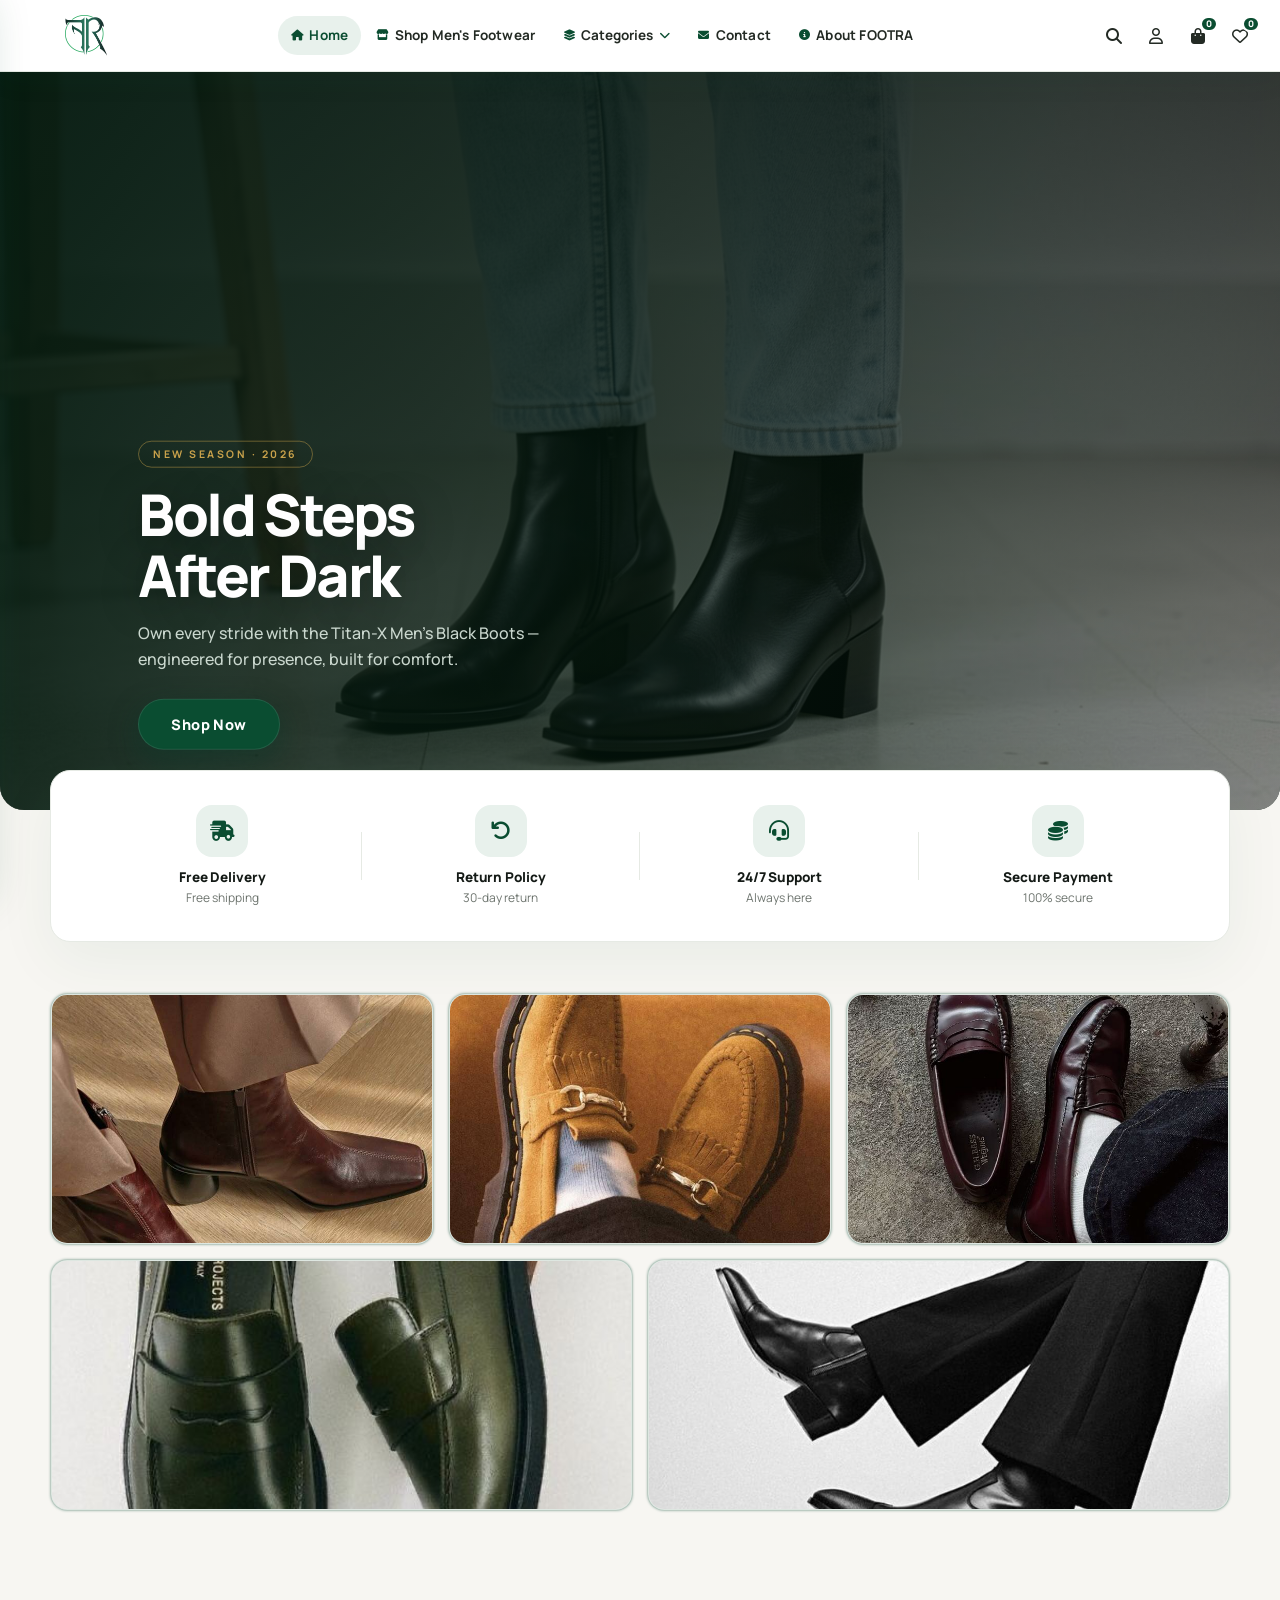
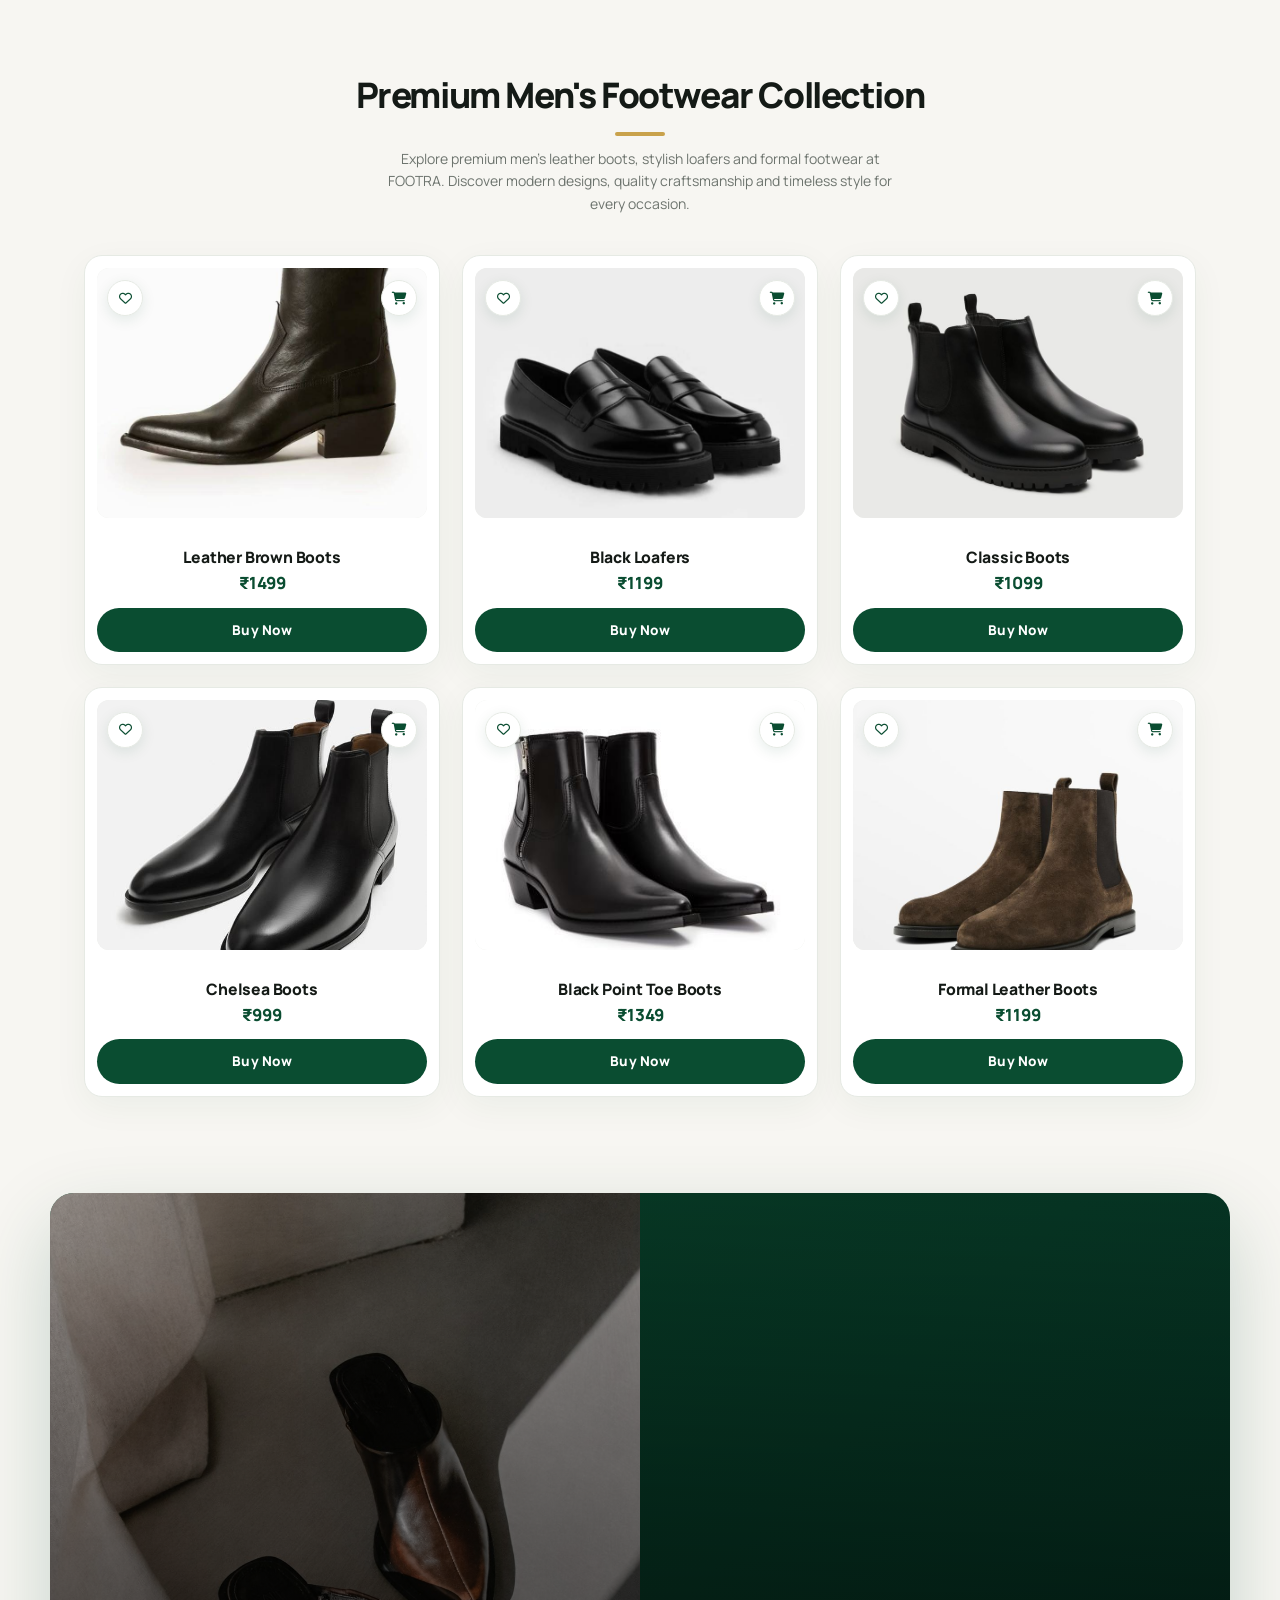
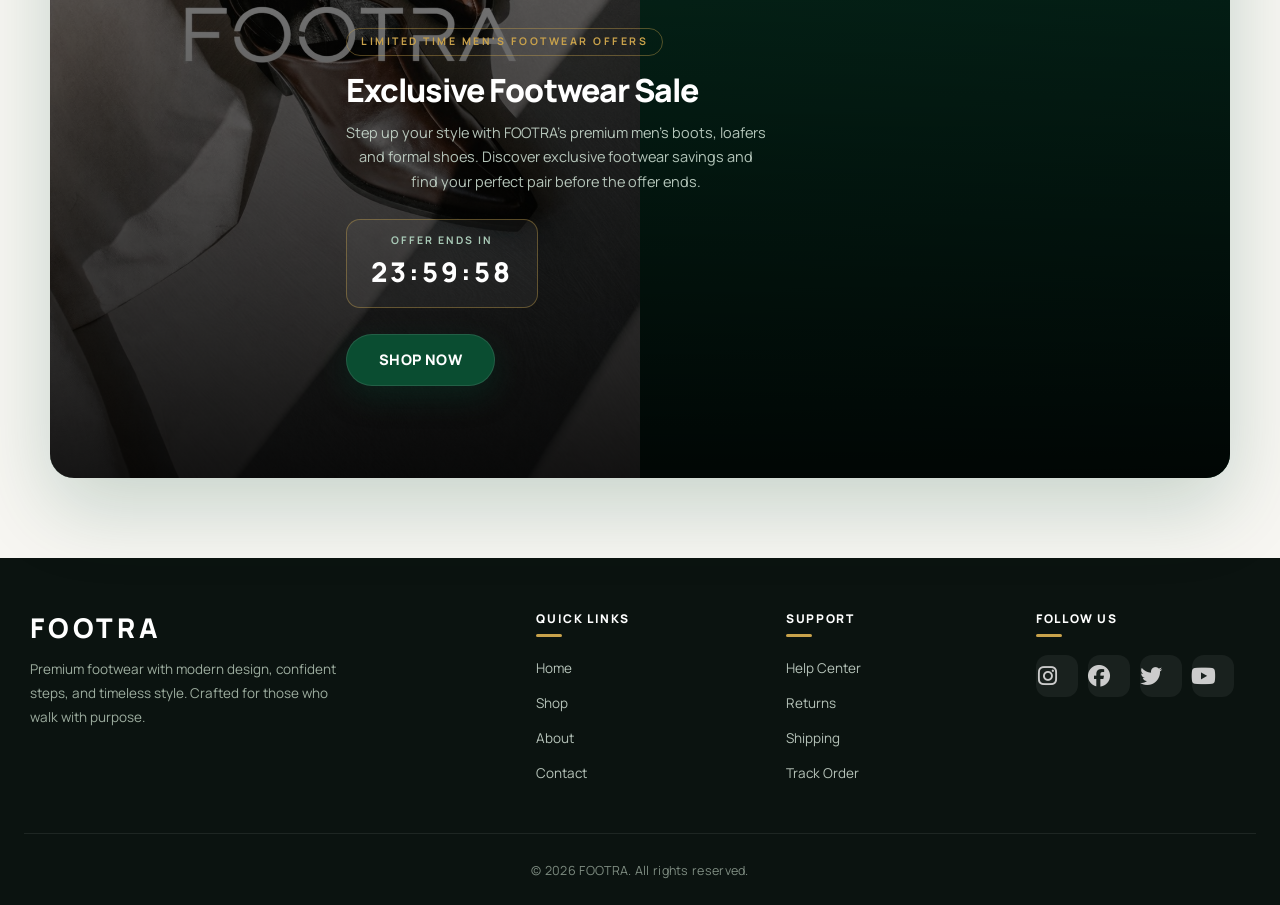
==== commit c9347dbf: "Update index.html" ====
--- a/index.html
+++ b/index.html
@@ -2124,157 +2124,263 @@
             </div>
         </section>
 
+
 <!-- ============================================
      FOOTRA — PREMIUM SHOE GALLERY
 ============================================ -->
 
 <section id="footwear-highlights" class="shoe-gallery"
-    aria-label="Explore premium boots, loafers and formal footwear from FOOTRA">
+    aria-label="Explore premium men's leather boots, loafers and formal shoes">
+
     <img
         src="boots1.jpg"
         class="img img1"
-        alt="Premium leather ankle boots"
+        alt="Premium men's leather ankle boots by FOOTRA"
         loading="lazy"
     >
 
     <img
         src="boots3.jpg"
         class="img img2"
-        alt="Tan leather loafers"
+        alt="Stylish tan leather loafers for men"
         loading="lazy"
     >
 
     <img
         src="boots12.jpg"
         class="img img3"
-        alt="Classic black formal shoes"
+        alt="Classic black formal footwear for men"
         loading="lazy"
     >
 
     <img
         src="boots5.jpg"
         class="img img4"
-        alt="Burgundy leather loafers"
+        alt="Premium burgundy leather loafers for men"
         loading="lazy"
     >
 
     <img
         src="boots6.jpg"
         class="img img5"
-        alt="Premium green leather loafers"
+        alt="Stylish green leather loafers for men"
         loading="lazy"
     >
 
 </section>
 
 
-        <!-- PRODUCT COLLECTION -->
-        <section id="shop" class="gallery-section"
-    aria-label="Shop the FOOTRA premium footwear collection">
-            <h2 class="gallery-title">Our Collection</h2>
-            <p class="gallery-subtitle">Handcrafted footwear designed for those who move with intention. Premium materials, timeless silhouettes.</p>
-            <div class="gallery-grid" id="productGrid">
-
-                <!-- PRODUCT 1 -->
-                <article class="shoe-card" data-name="Leather Brown Boots" data-price="1499">
-                    <div class="img-container">
-                        <img src="bt1.jpg" class="img-default" alt="Leather Brown Boots" loading="lazy">
-                        <img src="bt11.jpg" class="img-hover" alt="Leather Brown Boots alternate view" loading="lazy">
-                        <button type="button" class="cart-icon" aria-label="Add Leather Brown Boots to cart"><i class="fa-solid fa-cart-shopping" aria-hidden="true"></i></button>
-                        <button type="button" class="wishlist-icon" aria-label="Add Leather Brown Boots to wishlist"><i class="fa-regular fa-heart" aria-hidden="true"></i></button>
-                    </div>
-                    <h3>Leather Brown Boots</h3>
-                    <p>₹1499</p>
-                    <button type="button" class="buy-btn">Buy Now</button>
-                </article>
-
-                <!-- PRODUCT 2 -->
-                <article class="shoe-card" data-name="Black Loafers" data-price="1199">
-                    <div class="img-container">
-                        <img src="bt2.jpg" class="img-default" alt="Black Loafers" loading="lazy">
-                        <img src="bt22.jpg" class="img-hover" alt="Black Loafers alternate view" loading="lazy">
-                        <button type="button" class="cart-icon" aria-label="Add Black Loafers to cart"><i class="fa-solid fa-cart-shopping" aria-hidden="true"></i></button>
-                        <button type="button" class="wishlist-icon" aria-label="Add Black Loafers to wishlist"><i class="fa-regular fa-heart" aria-hidden="true"></i></button>
-                    </div>
-                    <h3>Black Loafers</h3>
-                    <p>₹1199</p>
-                    <button type="button" class="buy-btn">Buy Now</button>
-                </article>
-
-                <!-- PRODUCT 3 -->
-                <article class="shoe-card" data-name="Classic Boots" data-price="1099">
-                    <div class="img-container">
-                        <img src="bt3.jpg" class="img-default" alt="Classic Boots" loading="lazy">
-                        <img src="bt33.jpg" class="img-hover" alt="Classic Boots alternate view" loading="lazy">
-                        <button type="button" class="cart-icon" aria-label="Add Classic Boots to cart"><i class="fa-solid fa-cart-shopping" aria-hidden="true"></i></button>
-                        <button type="button" class="wishlist-icon" aria-label="Add Classic Boots to wishlist"><i class="fa-regular fa-heart" aria-hidden="true"></i></button>
-                    </div>
-                    <h3>Classic Boots</h3>
-                    <p>₹1099</p>
-                    <button type="button" class="buy-btn">Buy Now</button>
-                </article>
-
-                <!-- PRODUCT 4 -->
-                <article class="shoe-card" data-name="Chelsea Boots" data-price="999">
-                    <div class="img-container">
-                        <img src="bt4.jpg" class="img-default" alt="Chelsea Boots" loading="lazy">
-                        <img src="bt44.jpg" class="img-hover" alt="Chelsea Boots alternate view" loading="lazy">
-                        <button type="button" class="cart-icon" aria-label="Add Chelsea Boots to cart"><i class="fa-solid fa-cart-shopping" aria-hidden="true"></i></button>
-                        <button type="button" class="wishlist-icon" aria-label="Add Chelsea Boots to wishlist"><i class="fa-regular fa-heart" aria-hidden="true"></i></button>
-                    </div>
-                    <h3>Chelsea Boots</h3>
-                    <p>₹999</p>
-                    <button type="button" class="buy-btn">Buy Now</button>
-                </article>
-
-                <!-- PRODUCT 5 -->
-                <article class="shoe-card" data-name="Black Point Toe Boots" data-price="1349">
-                    <div class="img-container">
-                        <img src="bt5.jpg" class="img-default" alt="Black Point Toe Boots" loading="lazy">
-                        <img src="bt55.jpg" class="img-hover" alt="Black Point Toe Boots alternate view" loading="lazy">
-                        <button type="button" class="cart-icon" aria-label="Add Black Point Toe Boots to cart"><i class="fa-solid fa-cart-shopping" aria-hidden="true"></i></button>
-                        <button type="button" class="wishlist-icon" aria-label="Add Black Point Toe Boots to wishlist"><i class="fa-regular fa-heart" aria-hidden="true"></i></button>
-                    </div>
-                    <h3>Black Point Toe Boots</h3>
-                    <p>₹1349</p>
-                    <button type="button" class="buy-btn">Buy Now</button>
-                </article>
-
-                <!-- PRODUCT 6 -->
-                <article class="shoe-card" data-name="Formal Leather Boots" data-price="1199">
-                    <div class="img-container">
-                        <img src="bt6.jpg" class="img-default" alt="Formal Leather Boots" loading="lazy">
-                        <img src="bt66.jpg" class="img-hover" alt="Formal Leather Boots alternate view" loading="lazy">
-                        <button type="button" class="cart-icon" aria-label="Add Formal Leather Boots to cart"><i class="fa-solid fa-cart-shopping" aria-hidden="true"></i></button>
-                        <button type="button" class="wishlist-icon" aria-label="Add Formal Leather Boots to wishlist"><i class="fa-regular fa-heart" aria-hidden="true"></i></button>
-                    </div>
-                    <h3>Formal Leather Boots</h3>
-                    <p>₹1199</p>
-                    <button type="button" class="buy-btn">Buy Now</button>
-                </article>
-
+
+       
+<!-- PRODUCT COLLECTION -->
+<section id="shop" class="gallery-section"
+    aria-label="Shop premium men's boots, loafers and formal footwear at FOOTRA">
+
+    <h2 class="gallery-title">Premium Men's Footwear Collection</h2>
+
+    <p class="gallery-subtitle">
+        Explore premium men's leather boots, stylish loafers and
+        formal footwear at FOOTRA. Discover modern designs,
+        quality craftsmanship and timeless style for every occasion.
+    </p>
+
+    <div class="gallery-grid" id="productGrid">
+
+        <!-- PRODUCT 1 -->
+        <article class="shoe-card" data-name="Leather Brown Boots" data-price="1499">
+            <div class="img-container">
+                <img src="bt1.jpg" class="img-default"
+                    alt="Men's premium brown leather boots"
+                    loading="lazy">
+
+                <img src="bt11.jpg" class="img-hover"
+                    alt="Alternate view of brown leather boots for men"
+                    loading="lazy">
+
+                <button type="button" class="cart-icon"
+                    aria-label="Add Leather Brown Boots to cart">
+                    <i class="fa-solid fa-cart-shopping" aria-hidden="true"></i>
+                </button>
+
+                <button type="button" class="wishlist-icon"
+                    aria-label="Add Leather Brown Boots to wishlist">
+                    <i class="fa-regular fa-heart" aria-hidden="true"></i>
+                </button>
             </div>
-        </section>
+
+            <h3>Leather Brown Boots</h3>
+            <p>₹1499</p>
+            <button type="button" class="buy-btn">Buy Now</button>
+        </article>
+
+        <!-- PRODUCT 2 -->
+        <article class="shoe-card" data-name="Black Loafers" data-price="1199">
+            <div class="img-container">
+                <img src="bt2.jpg" class="img-default"
+                    alt="Men's classic black leather loafers"
+                    loading="lazy">
+
+                <img src="bt22.jpg" class="img-hover"
+                    alt="Alternate view of black leather loafers for men"
+                    loading="lazy">
+
+                <button type="button" class="cart-icon"
+                    aria-label="Add Black Loafers to cart">
+                    <i class="fa-solid fa-cart-shopping" aria-hidden="true"></i>
+                </button>
+
+                <button type="button" class="wishlist-icon"
+                    aria-label="Add Black Loafers to wishlist">
+                    <i class="fa-regular fa-heart" aria-hidden="true"></i>
+                </button>
+            </div>
+
+            <h3>Black Loafers</h3>
+            <p>₹1199</p>
+            <button type="button" class="buy-btn">Buy Now</button>
+        </article>
+
+        <!-- PRODUCT 3 -->
+        <article class="shoe-card" data-name="Classic Boots" data-price="1099">
+            <div class="img-container">
+                <img src="bt3.jpg" class="img-default"
+                    alt="Classic stylish men's leather boots"
+                    loading="lazy">
+
+                <img src="bt33.jpg" class="img-hover"
+                    alt="Alternate view of classic men's boots"
+                    loading="lazy">
+
+                <button type="button" class="cart-icon"
+                    aria-label="Add Classic Boots to cart">
+                    <i class="fa-solid fa-cart-shopping" aria-hidden="true"></i>
+                </button>
+
+                <button type="button" class="wishlist-icon"
+                    aria-label="Add Classic Boots to wishlist">
+                    <i class="fa-regular fa-heart" aria-hidden="true"></i>
+                </button>
+            </div>
+
+            <h3>Classic Boots</h3>
+            <p>₹1099</p>
+            <button type="button" class="buy-btn">Buy Now</button>
+        </article>
+
+        <!-- PRODUCT 4 -->
+        <article class="shoe-card" data-name="Chelsea Boots" data-price="999">
+            <div class="img-container">
+                <img src="bt4.jpg" class="img-default"
+                    alt="Men's stylish Chelsea boots"
+                    loading="lazy">
+
+                <img src="bt44.jpg" class="img-hover"
+                    alt="Alternate view of men's Chelsea leather boots"
+                    loading="lazy">
+
+                <button type="button" class="cart-icon"
+                    aria-label="Add Chelsea Boots to cart">
+                    <i class="fa-solid fa-cart-shopping" aria-hidden="true"></i>
+                </button>
+
+                <button type="button" class="wishlist-icon"
+                    aria-label="Add Chelsea Boots to wishlist">
+                    <i class="fa-regular fa-heart" aria-hidden="true"></i>
+                </button>
+            </div>
+
+            <h3>Chelsea Boots</h3>
+            <p>₹999</p>
+            <button type="button" class="buy-btn">Buy Now</button>
+        </article>
+
+        <!-- PRODUCT 5 -->
+        <article class="shoe-card" data-name="Black Point Toe Boots" data-price="1349">
+            <div class="img-container">
+                <img src="bt5.jpg" class="img-default"
+                    alt="Men's black pointed toe leather boots"
+                    loading="lazy">
+
+                <img src="bt55.jpg" class="img-hover"
+                    alt="Alternate view of black point toe boots"
+                    loading="lazy">
+
+                <button type="button" class="cart-icon"
+                    aria-label="Add Black Point Toe Boots to cart">
+                    <i class="fa-solid fa-cart-shopping" aria-hidden="true"></i>
+                </button>
+
+                <button type="button" class="wishlist-icon"
+                    aria-label="Add Black Point Toe Boots to wishlist">
+                    <i class="fa-regular fa-heart" aria-hidden="true"></i>
+                </button>
+            </div>
+
+            <h3>Black Point Toe Boots</h3>
+            <p>₹1349</p>
+            <button type="button" class="buy-btn">Buy Now</button>
+        </article>
+
+        <!-- PRODUCT 6 -->
+        <article class="shoe-card" data-name="Formal Leather Boots" data-price="1199">
+            <div class="img-container">
+                <img src="bt6.jpg" class="img-default"
+                    alt="Men's premium formal leather boots"
+                    loading="lazy">
+
+                <img src="bt66.jpg" class="img-hover"
+                    alt="Alternate view of formal leather boots for men"
+                    loading="lazy">
+
+                <button type="button" class="cart-icon"
+                    aria-label="Add Formal Leather Boots to cart">
+                    <i class="fa-solid fa-cart-shopping" aria-hidden="true"></i>
+                </button>
+
+                <button type="button" class="wishlist-icon"
+                    aria-label="Add Formal Leather Boots to wishlist">
+                    <i class="fa-regular fa-heart" aria-hidden="true"></i>
+                </button>
+            </div>
+
+            <h3>Formal Leather Boots</h3>
+            <p>₹1199</p>
+            <button type="button" class="buy-btn">Buy Now</button>
+        </article>
+
+    </div>
+</section>
+
 
         <!-- EXCLUSIVE OFFER -->
-       <section id="sale" class="exclusive-wrapper"
-    aria-label="FOOTRA exclusive footwear sale">
-            <img src="exclusive.png" alt="FOOTRA exclusive footwear offer" loading="lazy">
-            <div class="exclusive-content">
-                <span class="eyebrow">Limited Time</span>
-                <h2 class="offer-title">Exclusive Private Sale</h2>
-                <p class="offer-text">Don't miss your chance to elevate your style. Unlock premium footwear with exclusive savings — once it's gone, it's gone.</p>
-                <div class="countdown-box">
-                    <h3>Offer Ends In</h3>
-                    <div id="countdown" aria-live="polite">24:00:00</div>
-                </div>
-                <a href="#shop">
-                    <button type="button" class="btn-shop">SHOP NOW</button>
-                </a>
-            </div>
-        </section>
-
-    </main>
+<section id="sale" class="exclusive-wrapper"
+    aria-label="FOOTRA exclusive men's footwear sale">
+
+    <img src="exclusive.png"
+         alt="FOOTRA exclusive sale on premium men's boots and footwear"
+         loading="lazy">
+
+    <div class="exclusive-content">
+        <span class="eyebrow">Limited Time Men's Footwear Offers</span>
+
+        <h2 class="offer-title">Exclusive Footwear Sale</h2>
+
+        <p class="offer-text">
+            Step up your style with FOOTRA's premium men's boots, loafers
+            and formal shoes. Discover exclusive footwear savings and find
+            your perfect pair before the offer ends.
+        </p>
+
+        <div class="countdown-box">
+            <h3>Offer Ends In</h3>
+            <div id="countdown" aria-live="polite">24:00:00</div>
+        </div>
+
+        <a href="#shop">
+            <button type="button" class="btn-shop">SHOP NOW</button>
+        </a>
+    </div>
+</section>
 
     <!-- FOOTER -->
     <footer class="footer">
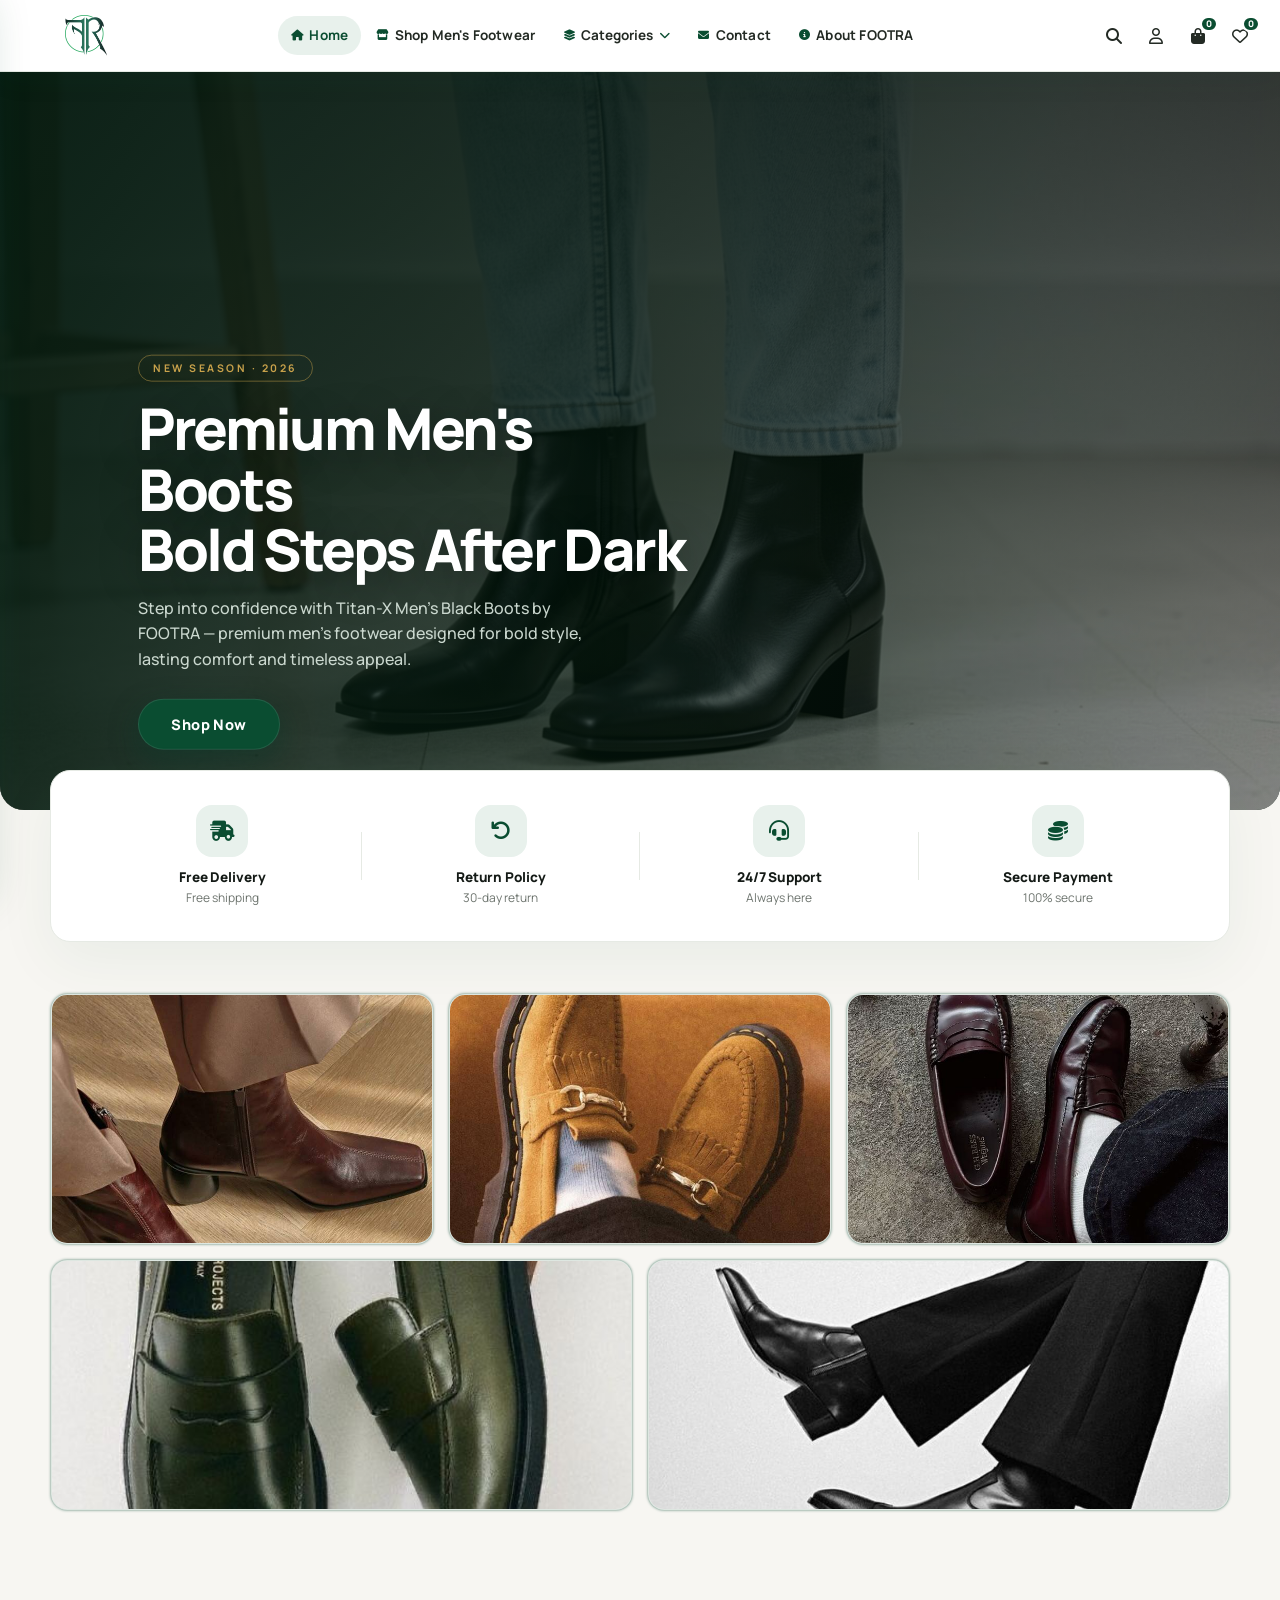
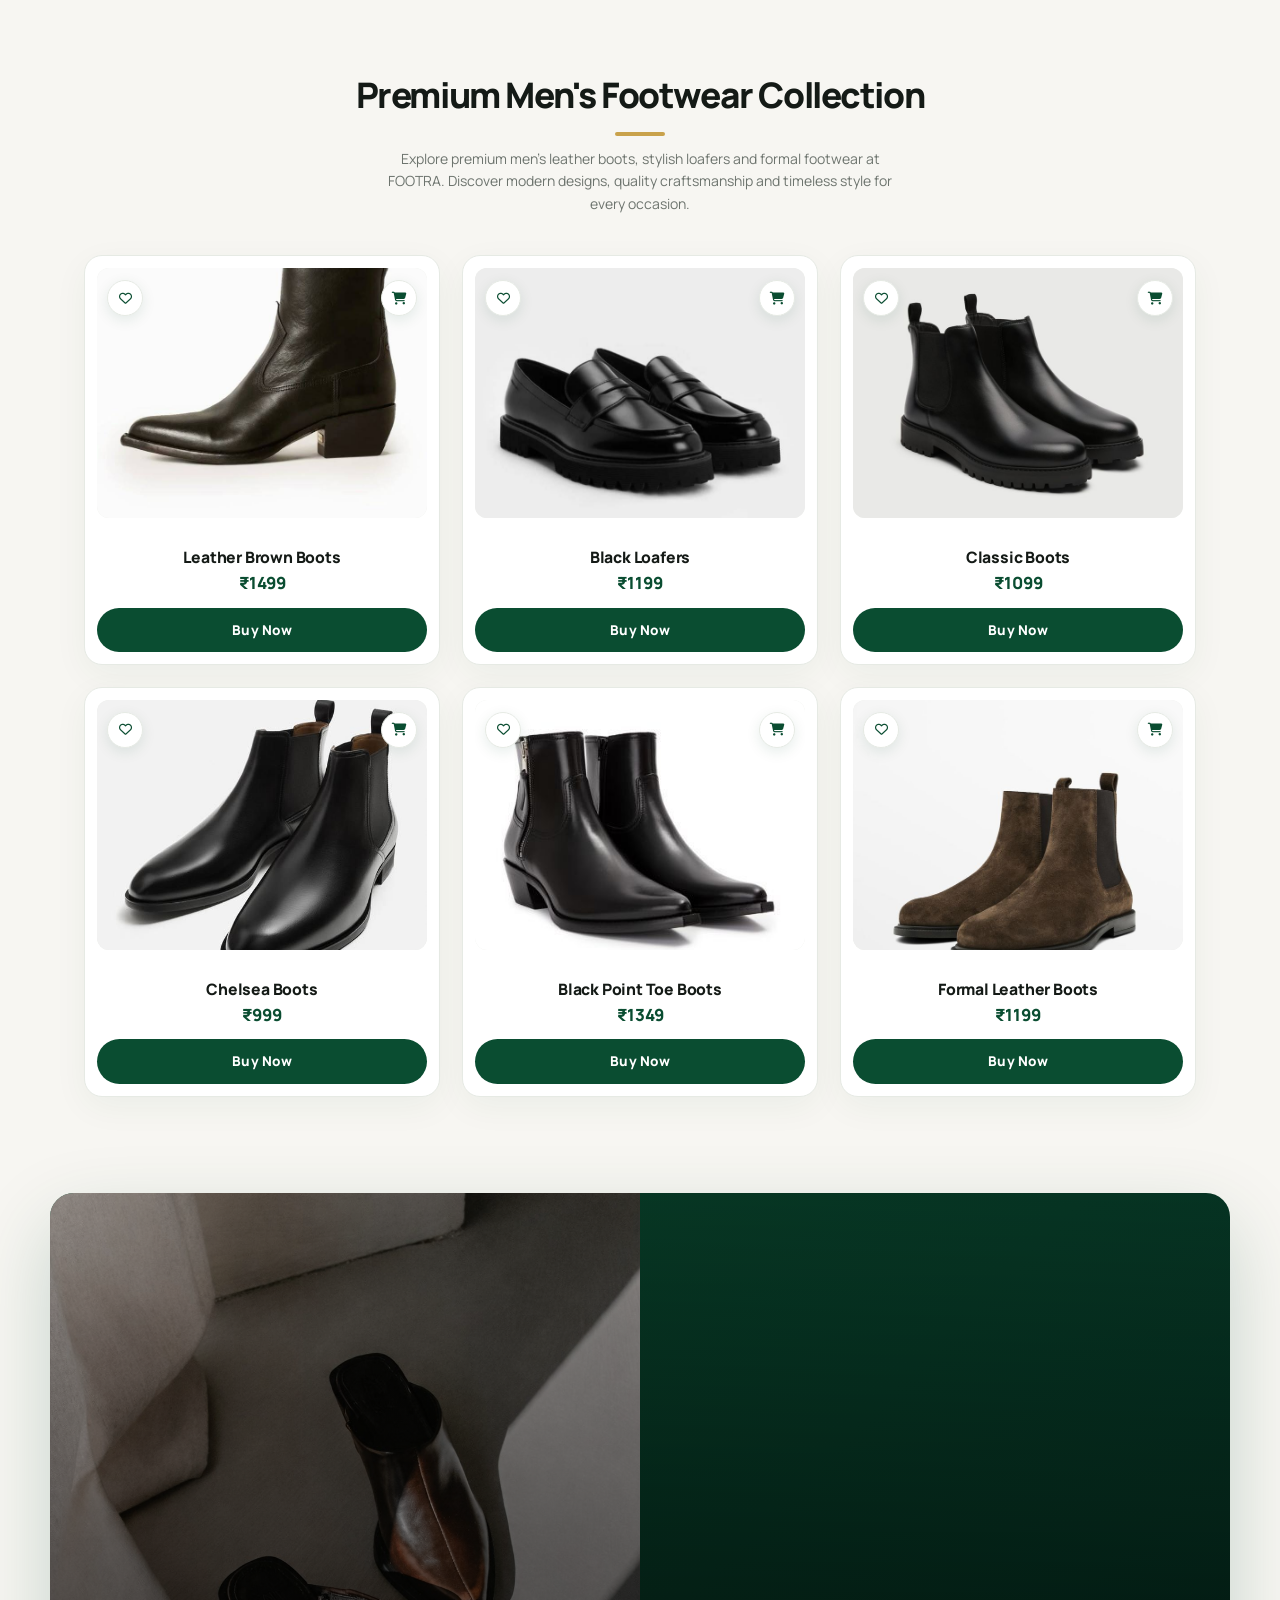
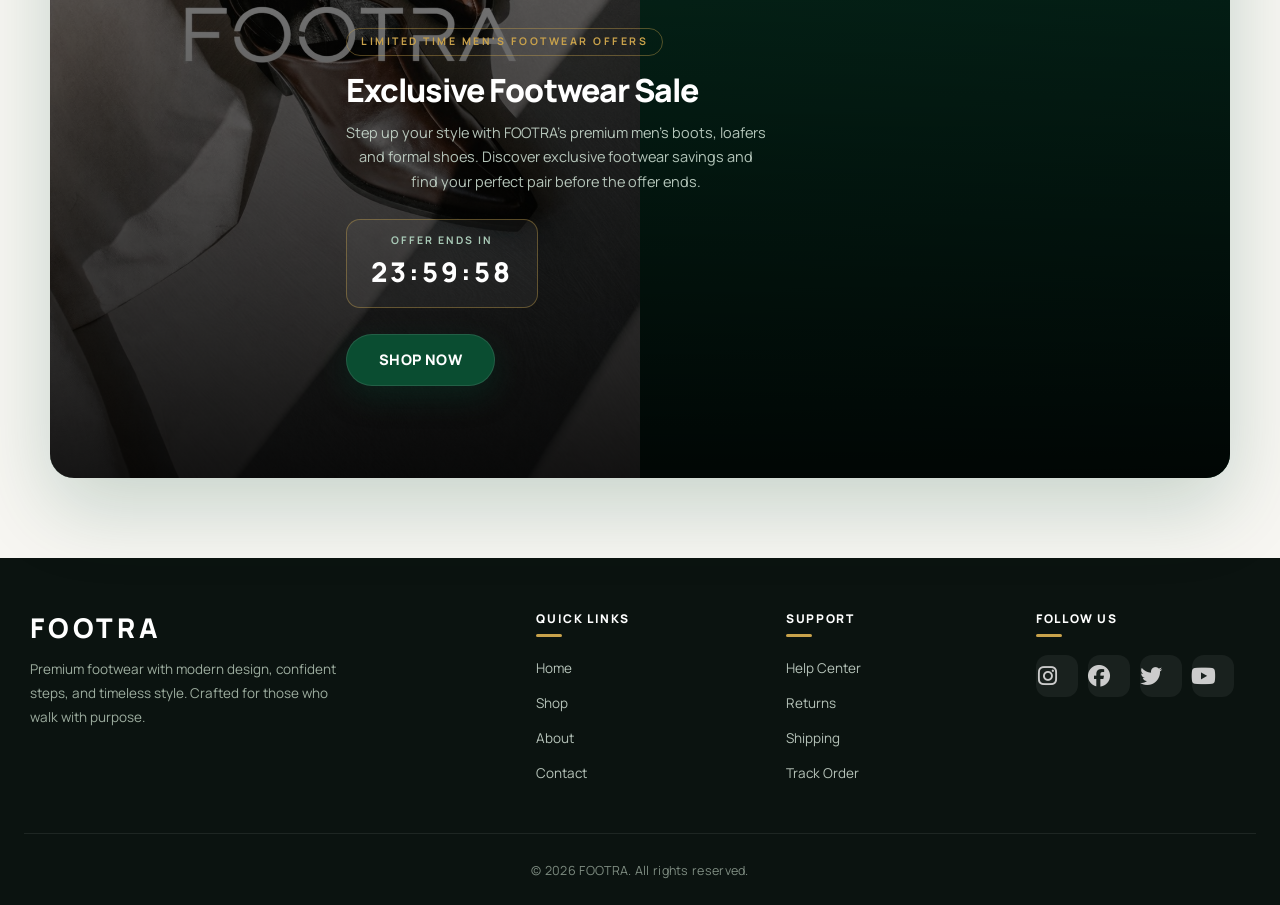
==== commit b85b8049: "Update index.html" ====
--- a/index.html
+++ b/index.html
@@ -2087,11 +2087,15 @@
         <!-- HERO -->
         <section id="home" aria-label="FOOTRA premium footwear introduction">
             <div class="webbnr">
-                <img src="boots.png" alt="Titan-X Men's Black Boots" loading="eager">
+                <img src="boots.png" alt="Titan-X premium black leather boots for men by FOOTRA" loading="eager">
                 <div class="webbnr-content">
                     <span class="eyebrow">New Season · 2026</span>
-                    <h1>Bold Steps<br>After Dark</h1>
-                    <p>Own every stride with the Titan-X Men's Black Boots — engineered for presence, built for comfort.</p>
+                    <h1>Premium Men's Boots<br>Bold Steps After Dark</h1>
+                    <p>
+                        Step into confidence with Titan-X Men's Black Boots
+                        by FOOTRA — premium men's footwear designed for
+                        bold style, lasting comfort and timeless appeal.
+                    </p>
                     <a href="#shop">
                         <button type="button" class="btn-shop">Shop Now</button>
                     </a>
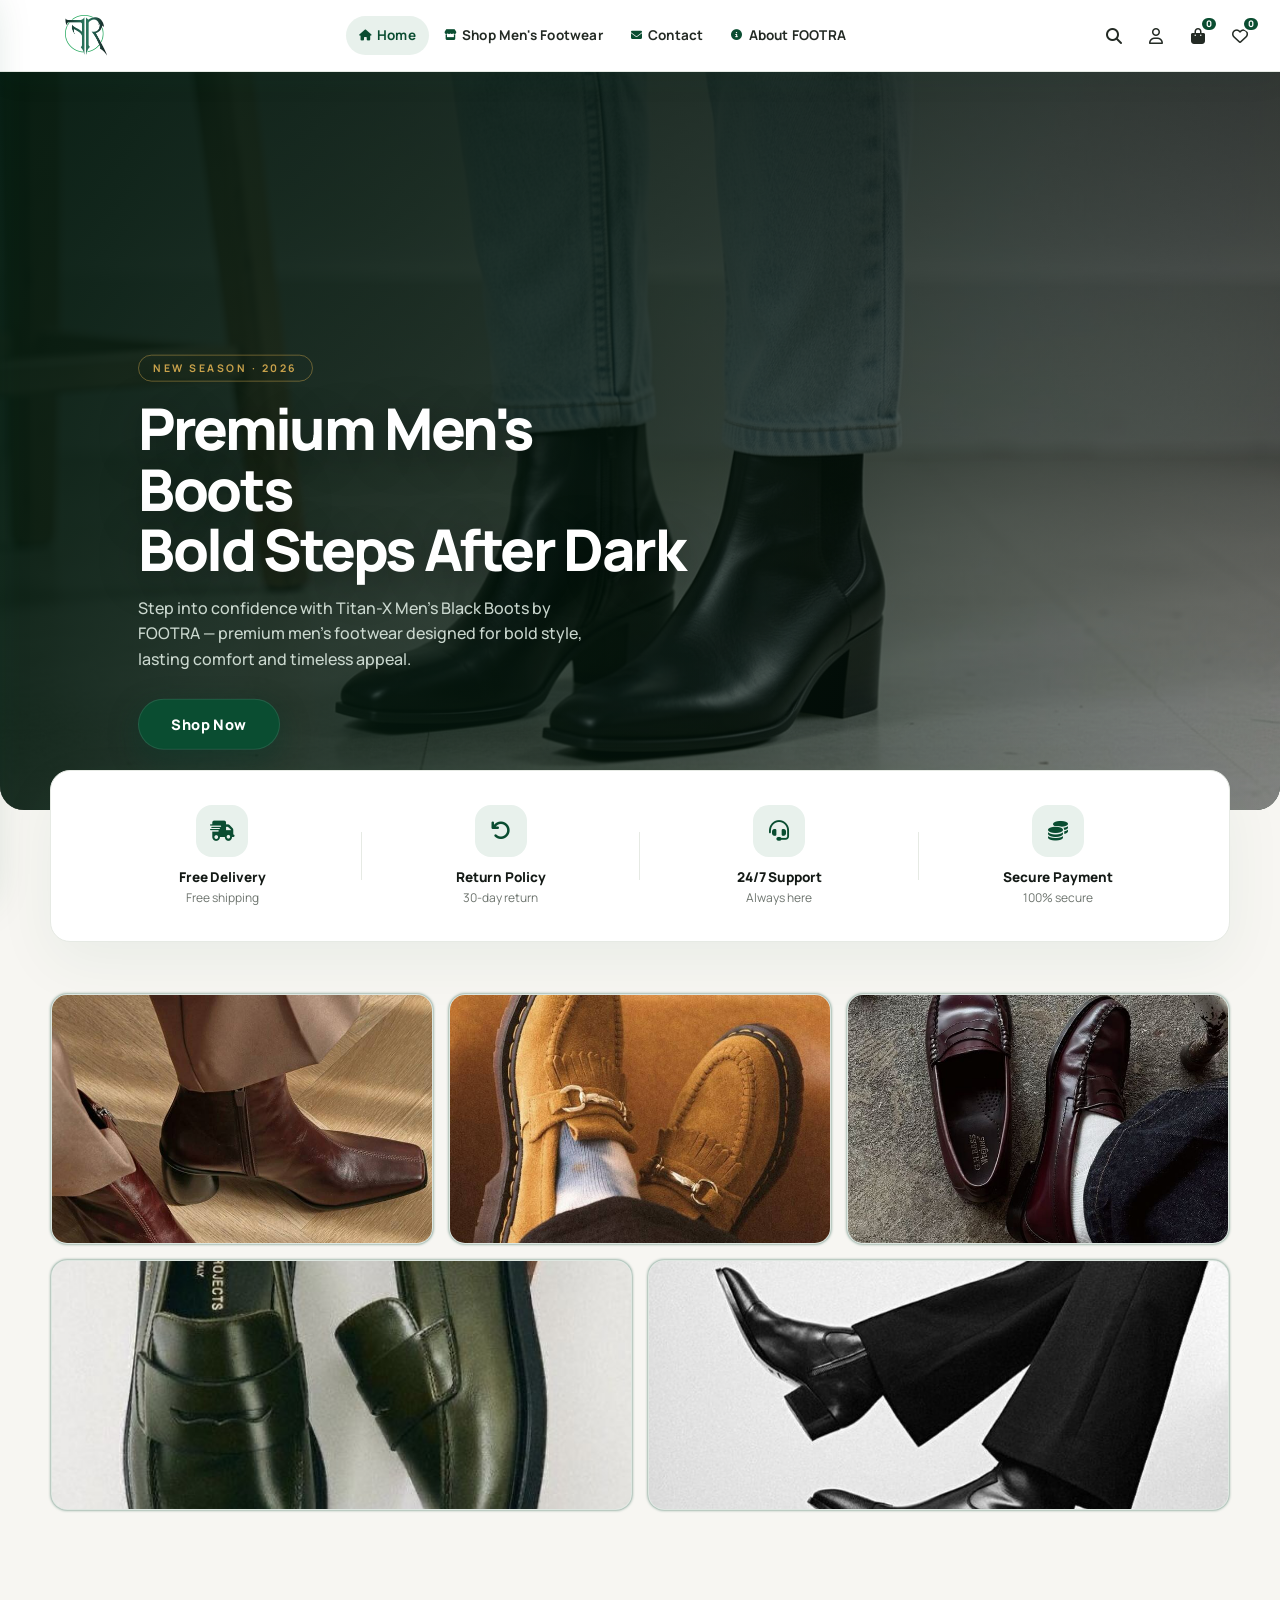
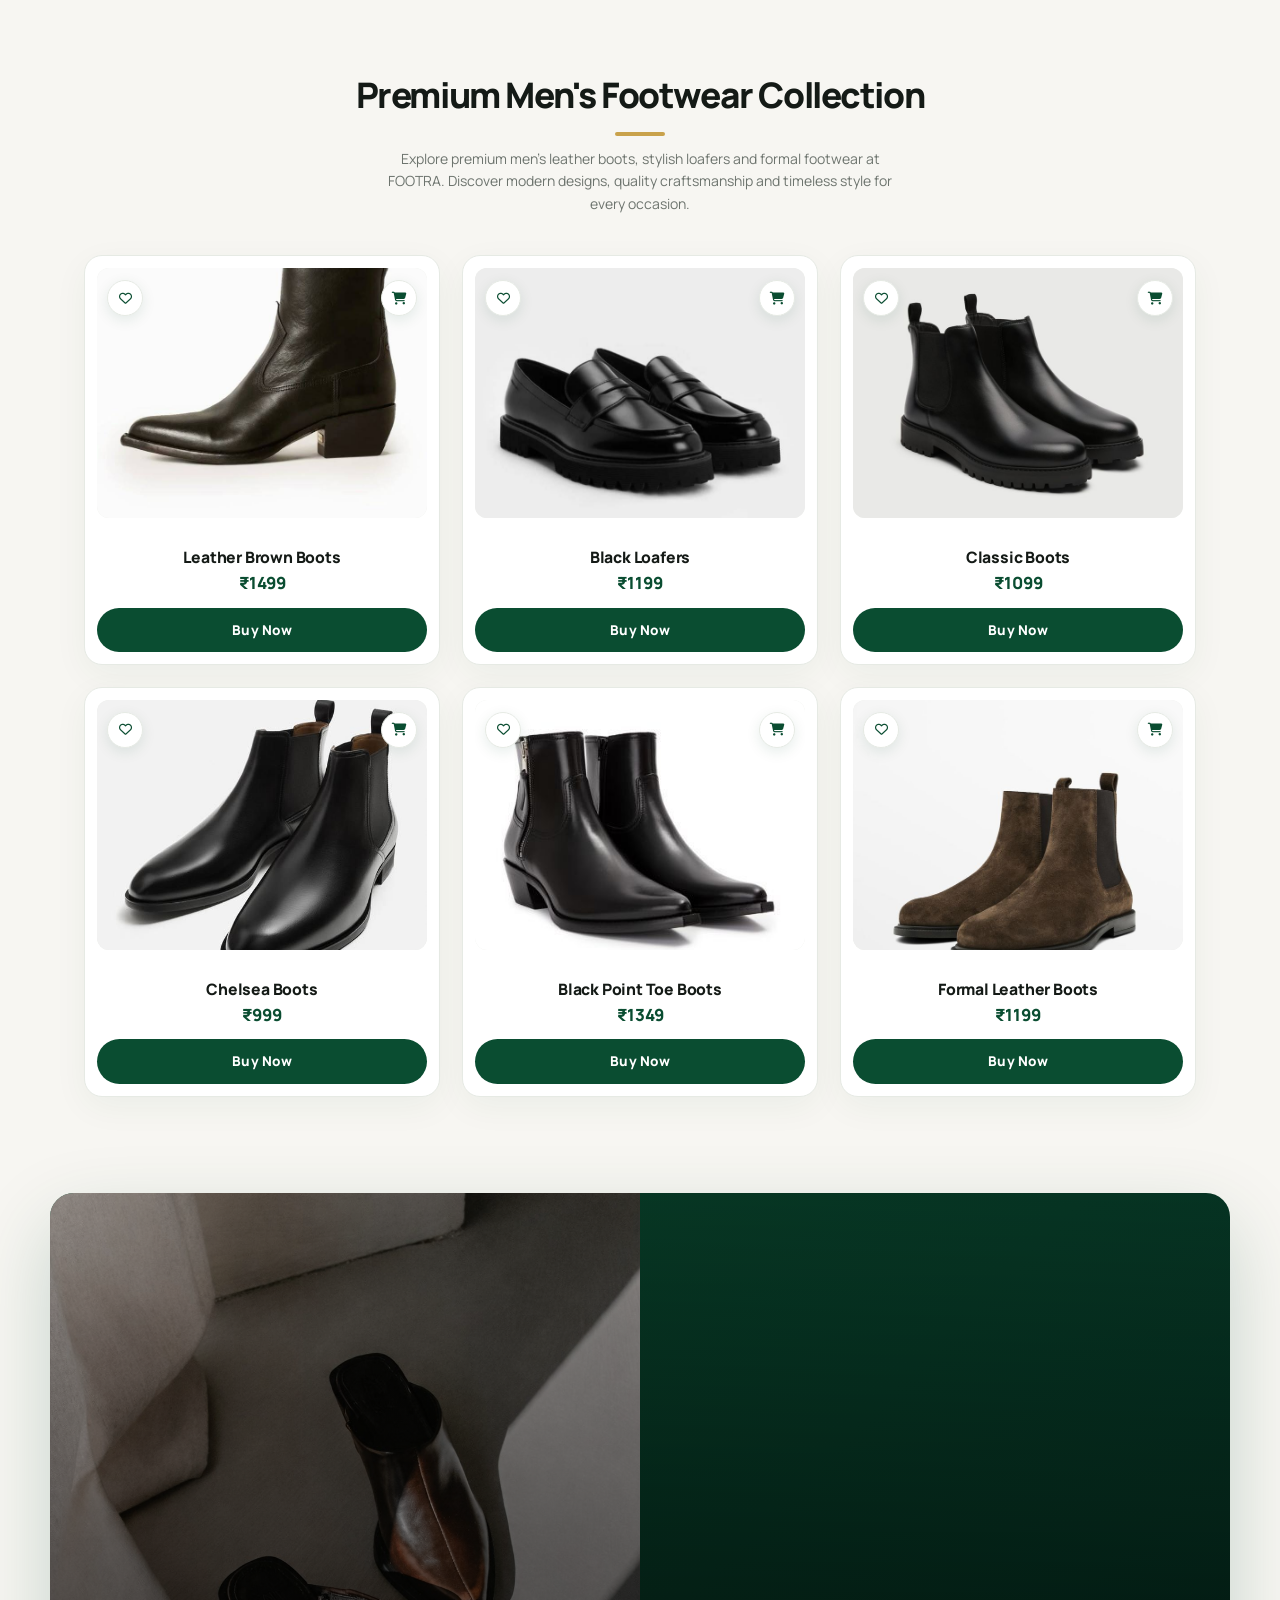
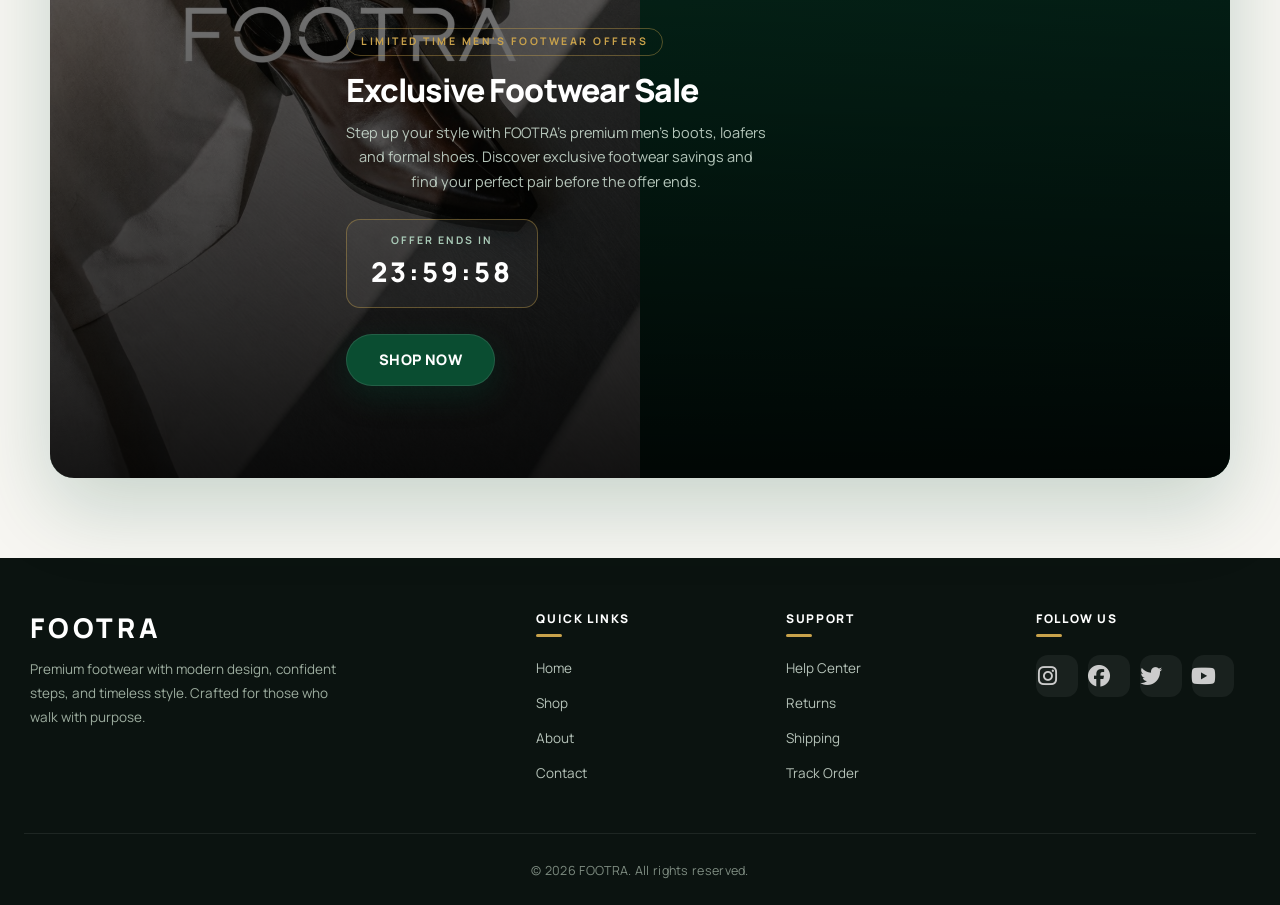
==== commit 80149fb8: "Update index.html" ====
--- a/index.html
+++ b/index.html
@@ -1854,62 +1854,7 @@
             <i class="fa-solid fa-store" aria-hidden="true"></i> Shop Men's Footwear
         </a>
 
-        <!-- CATEGORIES -->
-        <div class="cat-dropdown" id="catDropdown">
-            <button class="cat-btn"
-                type="button"
-                onclick="toggleCatMenu(event)"
-                aria-haspopup="true"
-                aria-expanded="false"
-                aria-controls="footwearCategoryMenu">
-                <i class="fa-solid fa-layer-group" aria-hidden="true"></i>
-                Categories
-                <i class="fa-solid fa-chevron-down" aria-hidden="true"></i>
-            </button>
-
-            <div class="cat-menu" id="footwearCategoryMenu">
-
-                <a href="#shop" onclick="closeCatMenu()">
-                    <i class="fa-solid fa-shoe-prints" aria-hidden="true"></i>
-                    All Men's Footwear
-                </a>
-
-                <div class="cat-divider"></div>
-
-                <a href="#shop" onclick="closeCatMenu()">
-                    <i class="fa-solid fa-mountain" aria-hidden="true"></i>
-                    Men's Leather Boots
-                </a>
-
-                <a href="#shop" onclick="closeCatMenu()">
-                    <i class="fa-solid fa-glasses" aria-hidden="true"></i>
-                    Men's Loafers
-                </a>
-
-                <a href="#shop" onclick="closeCatMenu()">
-                    <i class="fa-solid fa-gem" aria-hidden="true"></i>
-                    Chelsea Boots
-                </a>
-
-                <a href="#shop" onclick="closeCatMenu()">
-                    <i class="fa-solid fa-briefcase" aria-hidden="true"></i>
-                    Formal Shoes
-                </a>
-
-                <div class="cat-divider"></div>
-
-                <a href="#shop" onclick="closeCatMenu()">
-                    <i class="fa-solid fa-fire" aria-hidden="true"></i>
-                    New Arrivals
-                </a>
-
-                <a href="#sale" onclick="closeCatMenu()">
-                    <i class="fa-solid fa-tag" aria-hidden="true"></i>
-                    Footwear Sale
-                </a>
-
-            </div>
-        </div>
+        
 
         <a href="contact.html" class="nav-link">
             <i class="fa-solid fa-envelope" aria-hidden="true"></i>
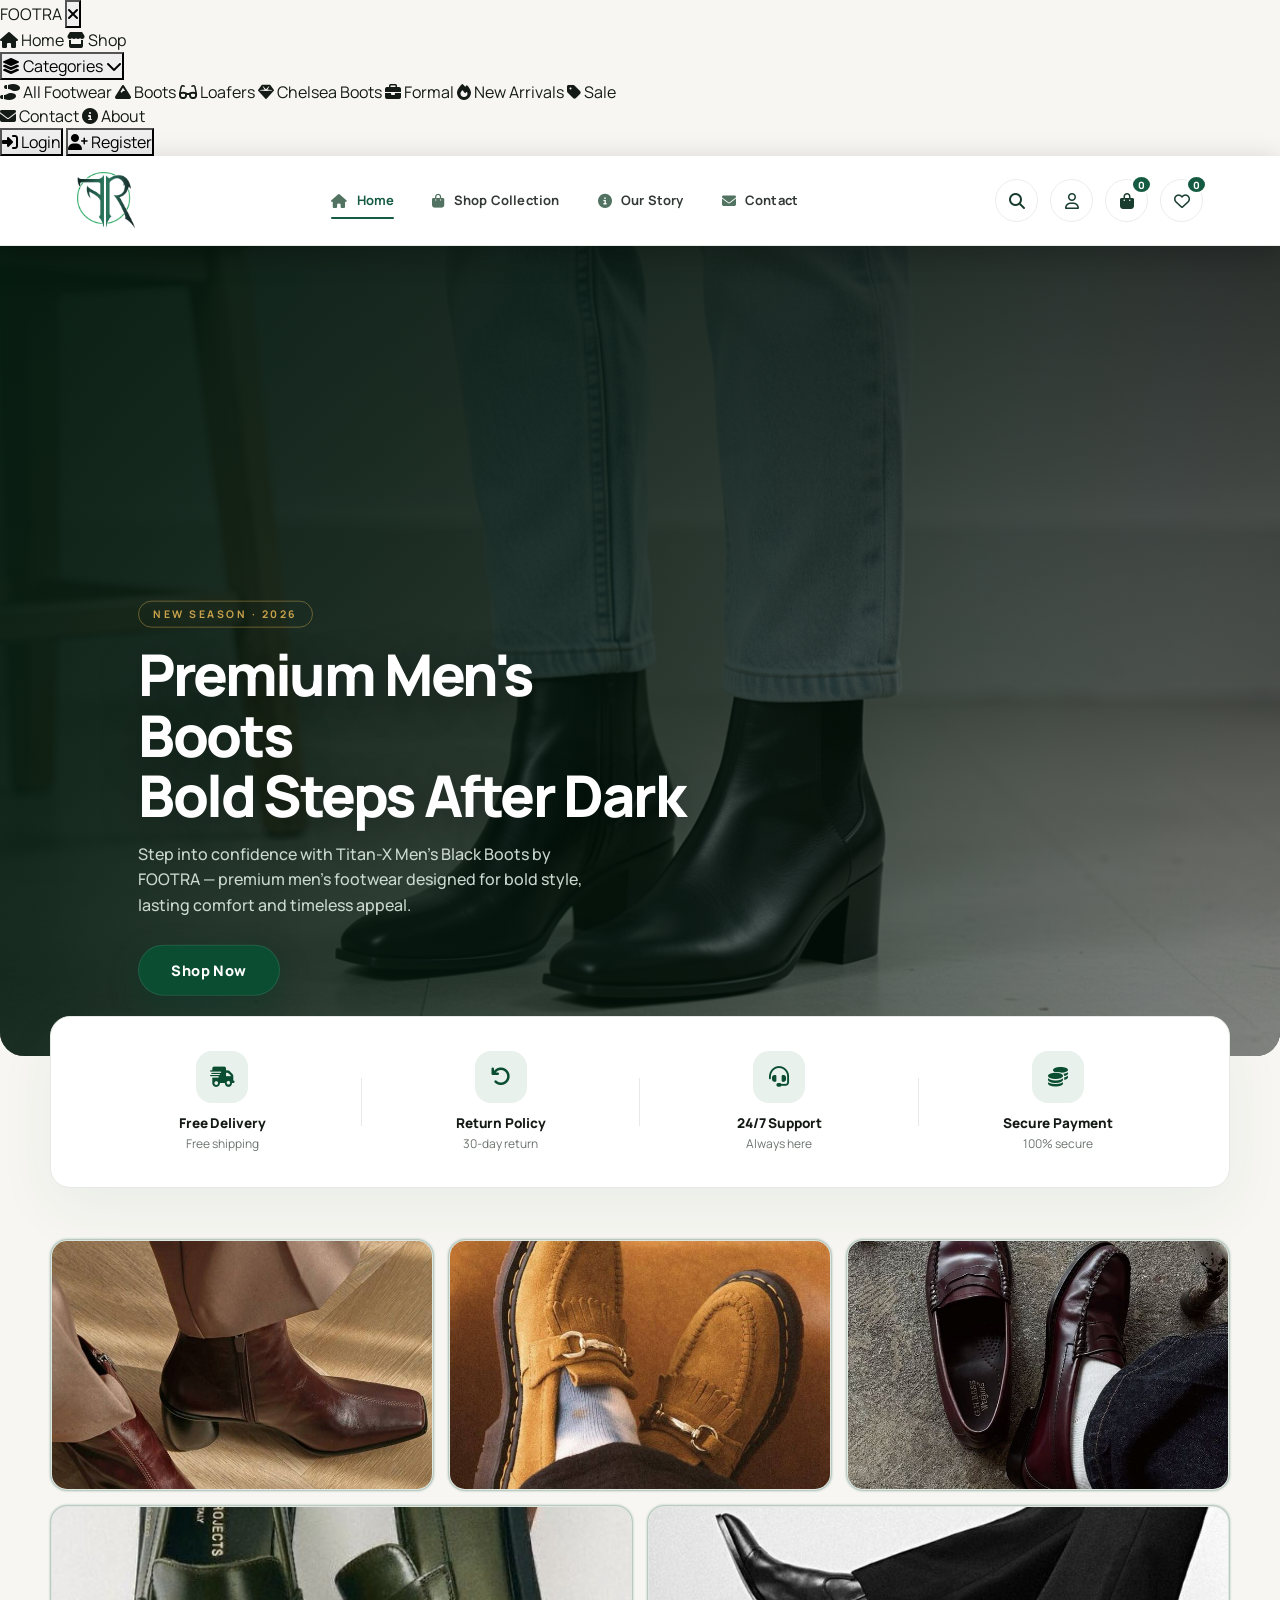
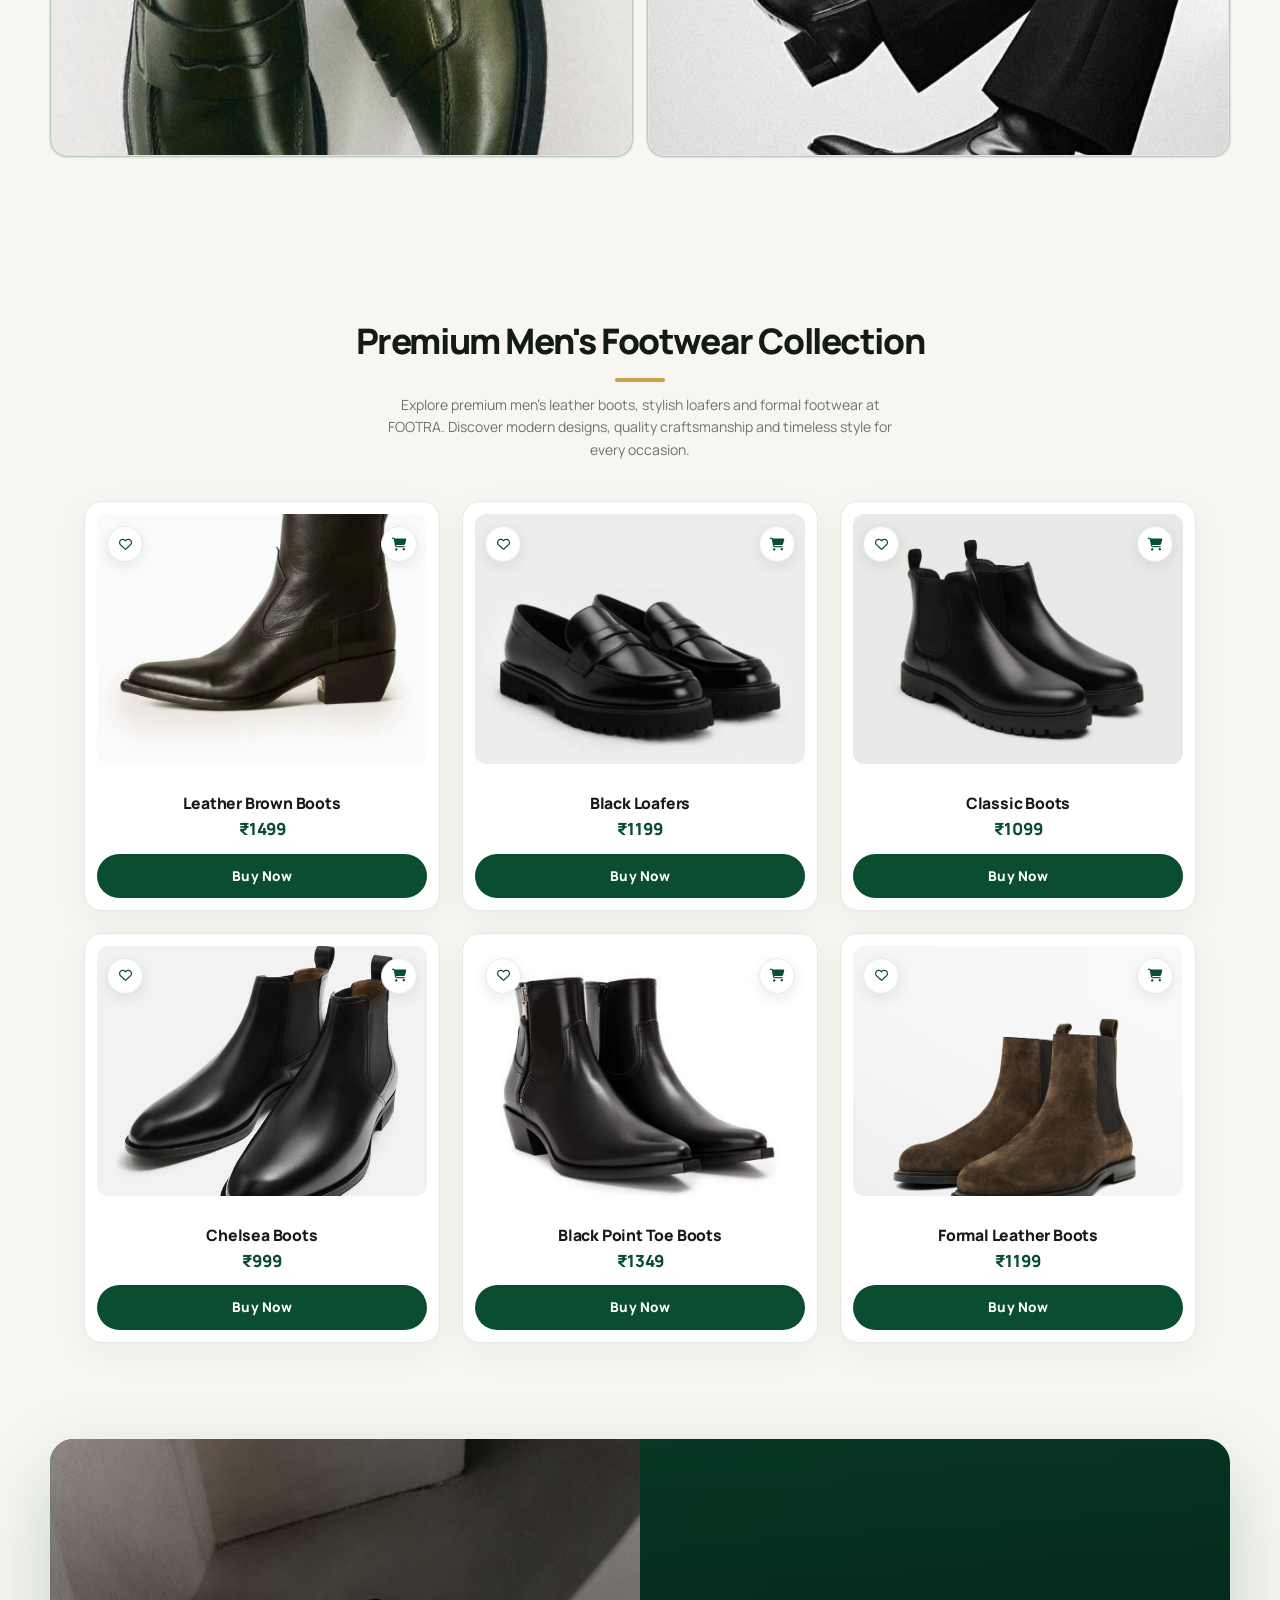
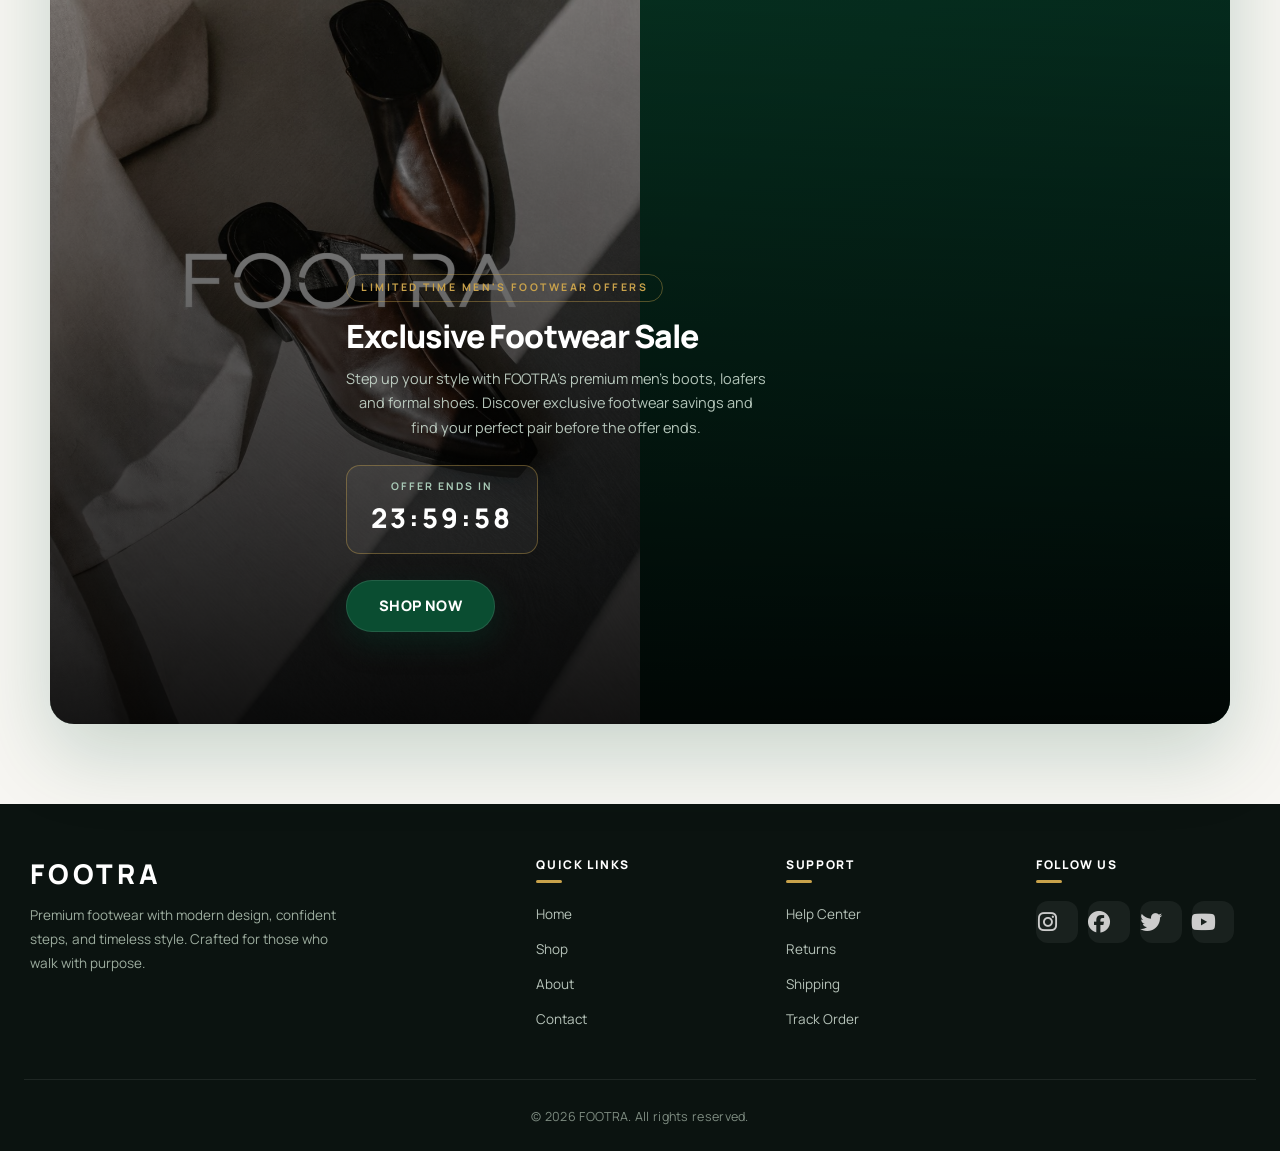
==== commit 9331bc0d: "Update index.html" ====
--- a/index.html
+++ b/index.html
@@ -86,7 +86,7 @@
 
         /* ============================================
            PREMIUM NAVBAR — Mobile Friendly
-        ============================================ */
+        ============================================ 
         header.navbar {
             background: #ffffff;
             border-bottom: 1px solid var(--ft-border);
@@ -113,7 +113,7 @@
 
         .brand-logo:hover #logo { transform: scale(1.04); }
 
-        /* ---- Desktop nav center (hidden on mobile) ---- */
+        /* ---- Desktop nav center (hidden on mobile) ---- 
         .nav-center {
             display: flex;
             align-items: center;
@@ -144,7 +144,7 @@
             background: var(--ft-green-soft);
         }
 
-        /* Categories dropdown */
+        /* Categories dropdown 
         .cat-dropdown { position: relative; }
 
         .cat-dropdown .cat-btn {
@@ -222,7 +222,7 @@
             margin: 6px 10px;
         }
 
-        /* ---- Right-side actions ---- */
+        /* ---- Right-side actions ---- 
         .nav-right {
             display: flex;
             align-items: center;
@@ -270,7 +270,7 @@
             line-height: 1;
         }
 
-        /* Hamburger toggle — only visible on mobile */
+        /* Hamburger toggle — only visible on mobile 
         .hamburger-btn {
             display: none;
             width: 40px;
@@ -287,7 +287,7 @@
 
         .hamburger-btn:hover { background: var(--ft-green-soft); }
 
-        /* User dropdown */
+        /* User dropdown 
         .user-dropdown { position: relative; display: inline-block; }
 
         .user-menu {
@@ -322,7 +322,7 @@
 
         /* ============================================
            MOBILE SLIDE-OUT MENU
-        ============================================ */
+        ============================================ 
         .mobile-nav {
             position: fixed;
             top: 0;
@@ -402,7 +402,7 @@
             color: var(--ft-green);
         }
 
-        /* Mobile categories accordion */
+        /* Mobile categories accordion 
         .mobile-cat-group {
             margin: 6px 0;
             border-radius: 12px;
@@ -502,6 +502,451 @@
         }
 
         .m-btn-secondary:hover { background: #d9e9df; }
+
+        
+/* =========================================
+   FOOTRA — LUXURY PREMIUM NAVBAR
+========================================= */
+
+* {
+    box-sizing: border-box;
+}
+
+body {
+    margin: 0;
+    font-family: 'Manrope', sans-serif;
+}
+
+/* MAIN NAVBAR */
+
+.navbar {
+    width: 100%;
+    min-height: 88px;
+    padding: 0 6%;
+
+    display: flex;
+    align-items: center;
+    justify-content: space-between;
+    gap: 35px;
+
+    background: rgba(255, 255, 255, 0.97);
+    border-bottom: 1px solid #eaece8;
+
+    position: sticky;
+    top: 0;
+    z-index: 1000;
+
+    transition: all 0.3s ease;
+}
+
+/* LOGO */
+
+.brand-logo {
+    display: flex;
+    align-items: center;
+    flex-shrink: 0;
+    text-decoration: none;
+}
+
+.brand-logo img {
+    width: 155px;
+    max-height: 58px;
+    display: block;
+    object-fit: contain;
+    transition: transform 0.3s ease;
+}
+
+.brand-logo:hover img {
+    transform: scale(1.04);
+}
+
+/* NAVIGATION */
+
+.nav-center {
+    display: flex;
+    align-items: center;
+    justify-content: center;
+    gap: 38px;
+    flex: 1;
+}
+
+.nav-link {
+    position: relative;
+
+    display: flex;
+    align-items: center;
+    gap: 9px;
+
+    padding: 14px 0;
+
+    color: #333a35;
+    text-decoration: none;
+
+    font-size: 13px;
+    font-weight: 700;
+    letter-spacing: 0.2px;
+
+    transition: color 0.3s ease;
+}
+
+.nav-link i {
+    color: #527361;
+    font-size: 14px;
+    transition: transform 0.3s ease;
+}
+
+.nav-link:hover,
+.nav-link.active {
+    color: #155b42;
+}
+
+.nav-link:hover i {
+    transform: translateY(-2px);
+}
+
+/* UNDERLINE EFFECT */
+
+.nav-link::after {
+    content: "";
+    position: absolute;
+    left: 0;
+    bottom: 5px;
+
+    width: 0;
+    height: 2px;
+
+    background: #155b42;
+    border-radius: 5px;
+
+    transition: width 0.3s ease;
+}
+
+.nav-link:hover::after,
+.nav-link.active::after {
+    width: 100%;
+}
+
+/* RIGHT ACTIONS */
+
+.nav-right {
+    display: flex;
+    align-items: center;
+    gap: 12px;
+    flex-shrink: 0;
+}
+
+/* ICON BUTTONS */
+
+.nav-icon {
+    position: relative;
+
+    width: 43px;
+    height: 43px;
+
+    display: flex;
+    align-items: center;
+    justify-content: center;
+
+    border: 1px solid #e9ede9;
+    border-radius: 50%;
+
+    background: #ffffff;
+    color: #183d2e;
+
+    font-size: 16px;
+    cursor: pointer;
+
+    transition: all 0.3s ease;
+}
+
+.nav-icon:hover {
+    background: #155b42;
+    border-color: #155b42;
+    color: #ffffff;
+
+    transform: translateY(-3px);
+    box-shadow: 0 6px 15px rgba(21, 91, 66, 0.18);
+}
+
+/* CART / WISHLIST BADGES */
+
+.nav-count {
+    position: absolute;
+    top: -5px;
+    right: -5px;
+
+    min-width: 19px;
+    height: 19px;
+    padding: 0 5px;
+
+    display: flex;
+    align-items: center;
+    justify-content: center;
+
+    background: #155b42;
+    color: #ffffff;
+
+    border: 2px solid #ffffff;
+    border-radius: 50%;
+
+    font-size: 10px;
+    font-weight: 800;
+}
+
+/* ACCOUNT DROPDOWN */
+
+.user-dropdown {
+    position: relative;
+}
+
+.user-menu {
+    position: absolute;
+    top: calc(100% + 15px);
+    right: 0;
+
+    width: 205px;
+    padding: 10px;
+
+    background: #ffffff;
+    border: 1px solid #edf0ed;
+    border-radius: 13px;
+
+    box-shadow: 0 15px 40px rgba(0, 0, 0, 0.10);
+
+    display: none;
+    z-index: 1100;
+}
+
+.user-menu a {
+    display: flex;
+    align-items: center;
+    gap: 12px;
+
+    padding: 13px 12px;
+
+    color: #303a33;
+    text-decoration: none;
+
+    font-size: 13px;
+    font-weight: 600;
+
+    border-radius: 8px;
+    transition: all 0.25s ease;
+}
+
+.user-menu a i {
+    color: #155b42;
+    width: 17px;
+}
+
+.user-menu a:hover {
+    background: #eff5f0;
+    color: #155b42;
+    padding-left: 17px;
+}
+
+/* HAMBURGER */
+
+.hamburger-btn {
+    display: none;
+
+    width: 42px;
+    height: 42px;
+
+    align-items: center;
+    justify-content: center;
+
+    border: 1px solid #e9ede9;
+    border-radius: 50%;
+
+    background: #ffffff;
+    color: #155b42;
+
+    font-size: 18px;
+    cursor: pointer;
+
+    transition: all 0.3s ease;
+}
+
+.hamburger-btn:hover {
+    background: #155b42;
+    color: #ffffff;
+}
+
+/* SEARCH PANEL */
+
+.search-bar {
+    position: absolute;
+    top: 88px;
+    left: 0;
+
+    width: 100%;
+    padding: 22px 5%;
+
+    background: #ffffff;
+    border-top: 1px solid #f0f0ec;
+
+    box-shadow: 0 12px 30px rgba(0, 0, 0, 0.08);
+
+    z-index: 999;
+}
+
+.search-inner {
+    max-width: 720px;
+    margin: auto;
+
+    display: flex;
+    align-items: center;
+    gap: 15px;
+
+    padding: 9px 18px;
+
+    background: #f7f9f7;
+    border: 1px solid #e3e9e3;
+    border-radius: 50px;
+
+    transition: border-color 0.3s ease;
+}
+
+.search-inner:focus-within {
+    border-color: #155b42;
+}
+
+.search-inner input {
+    flex: 1;
+    min-width: 0;
+
+    padding: 11px 0;
+
+    border: none;
+    outline: none;
+
+    background: transparent;
+    color: #25342b;
+
+    font-family: inherit;
+    font-size: 14px;
+}
+
+.search-inner input::placeholder {
+    color: #929a93;
+}
+
+.search-submit,
+.close-search {
+    display: flex;
+    align-items: center;
+    justify-content: center;
+
+    border: none;
+    background: transparent;
+
+    color: #155b42;
+    font-size: 17px;
+    cursor: pointer;
+
+    transition: transform 0.2s ease;
+}
+
+.search-submit:hover,
+.close-search:hover {
+    transform: scale(1.15);
+}
+
+/* MOBILE NAVBAR */
+
+@media (max-width: 1050px) {
+
+    .navbar {
+        min-height: 76px;
+        padding: 0 4%;
+        gap: 18px;
+    }
+
+    .hamburger-btn {
+        display: flex;
+        flex-shrink: 0;
+    }
+
+    .brand-logo img {
+        width: 135px;
+    }
+
+    .nav-center {
+        display: none;
+    }
+
+    .nav-right {
+        gap: 9px;
+        margin-left: auto;
+    }
+
+    .nav-icon {
+        width: 40px;
+        height: 40px;
+    }
+
+    .search-bar {
+        top: 76px;
+    }
+}
+
+/* SMALL MOBILE */
+
+@media (max-width: 480px) {
+
+    .navbar {
+        min-height: 68px;
+        padding: 0 12px;
+        gap: 8px;
+    }
+
+    .brand-logo img {
+        width: 108px;
+        max-height: 45px;
+    }
+
+    .hamburger-btn,
+    .nav-icon {
+        width: 35px;
+        height: 35px;
+        font-size: 14px;
+    }
+
+    .nav-right {
+        gap: 5px;
+    }
+
+    .nav-count {
+        min-width: 17px;
+        height: 17px;
+        font-size: 9px;
+    }
+
+    .search-bar {
+        top: 68px;
+        padding: 15px 12px;
+    }
+
+    .search-inner {
+        gap: 10px;
+        padding: 7px 13px;
+    }
+
+    .search-inner input {
+        font-size: 12px;
+    }
+}
+
+/* REDUCED MOTION */
+
+@media (prefers-reduced-motion: reduce) {
+    .navbar *,
+    .navbar *::before,
+    .navbar *::after {
+        transition: none !important;
+    }
+}
 
         /* Mobile menu overlay */
         .mobile-overlay {
@@ -1824,46 +2269,48 @@
 
    
 <!-- =========================
-     PREMIUM NAVBAR
+     FOOTRA PREMIUM NAVBAR
 ========================== -->
 <header class="navbar" role="banner">
 
-    <!-- HAMBURGER (mobile only) -->
+    <!-- MOBILE MENU -->
     <button class="hamburger-btn"
         type="button"
         onclick="openMobileNav()"
-        aria-label="Open FOOTRA navigation menu">
+        aria-label="Open navigation menu">
         <i class="fa-solid fa-bars" aria-hidden="true"></i>
     </button>
 
     <!-- BRAND LOGO -->
-    <a href="index.html" class="brand-logo" aria-label="FOOTRA - Premium Men's Footwear Home">
+    <a href="index.html" class="brand-logo"
+       aria-label="FOOTRA - Premium Men's Footwear">
+
         <img src="FOOTRA-LOGO.png"
              id="logo"
-             alt="FOOTRA premium men's boots, loafers and leather shoes">
+             alt="FOOTRA premium footwear logo">
     </a>
 
-    <!-- DESKTOP NAV CENTER -->
+    <!-- MAIN NAVIGATION -->
     <nav class="nav-center" aria-label="Main navigation">
 
         <a href="#home" class="nav-link active" aria-current="page">
-            <i class="fa-solid fa-house" aria-hidden="true"></i> Home
+            <i class="fa-solid fa-house" aria-hidden="true"></i>
+            <span>Home</span>
         </a>
 
         <a href="#shop" class="nav-link">
-            <i class="fa-solid fa-store" aria-hidden="true"></i> Shop Men's Footwear
+            <i class="fa-solid fa-bag-shopping" aria-hidden="true"></i>
+            <span>Shop Collection</span>
         </a>
 
-        
+        <a href="about.html" class="nav-link">
+            <i class="fa-solid fa-circle-info" aria-hidden="true"></i>
+            <span>Our Story</span>
+        </a>
 
         <a href="contact.html" class="nav-link">
             <i class="fa-solid fa-envelope" aria-hidden="true"></i>
-            Contact
-        </a>
-
-        <a href="about.html" class="nav-link">
-            <i class="fa-solid fa-circle-info" aria-hidden="true"></i>
-            About FOOTRA
+            <span>Contact</span>
         </a>
 
     </nav>
@@ -1875,7 +2322,7 @@
         <button type="button"
             class="nav-icon"
             onclick="toggleSearch()"
-            aria-label="Search men's boots, loafers and shoes">
+            aria-label="Search FOOTRA products">
             <i class="fa-solid fa-magnifying-glass" aria-hidden="true"></i>
         </button>
 
@@ -1885,7 +2332,7 @@
             <button type="button"
                 class="nav-icon"
                 onclick="toggleUserMenu(event)"
-                aria-label="Open FOOTRA customer account menu">
+                aria-label="Customer account">
                 <i class="fa-regular fa-user" aria-hidden="true"></i>
             </button>
 
@@ -1914,6 +2361,7 @@
             class="nav-icon"
             onclick="openCart()"
             aria-label="Open shopping cart">
+
             <i class="fa-solid fa-bag-shopping" aria-hidden="true"></i>
             <span class="nav-count" id="cartCount">0</span>
         </button>
@@ -1922,12 +2370,14 @@
         <button type="button"
             class="nav-icon"
             onclick="openWishlist()"
-            aria-label="Open footwear wishlist">
+            aria-label="Open wishlist">
+
             <i class="fa-regular fa-heart" aria-hidden="true"></i>
             <span class="nav-count" id="wishlistCount">0</span>
         </button>
 
     </div>
+
 </header>
 
 <!-- SEARCH PANEL -->
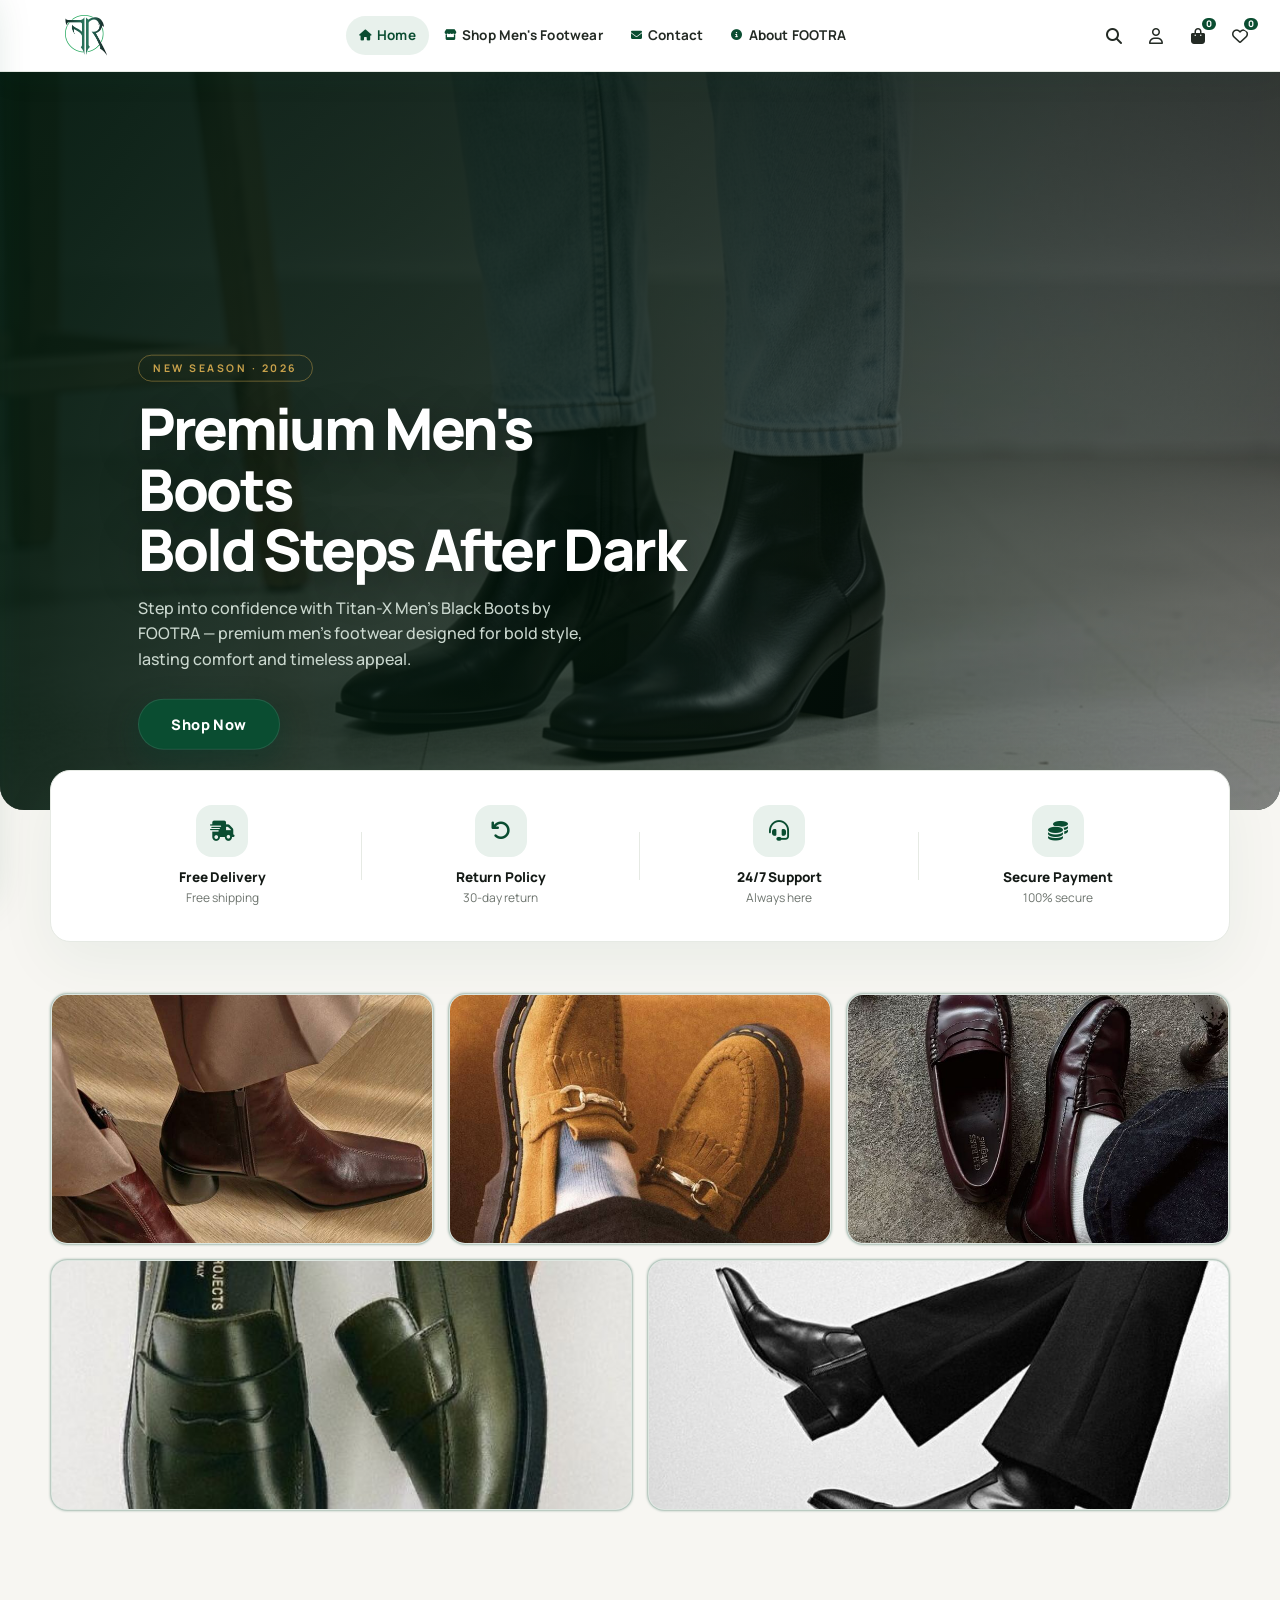
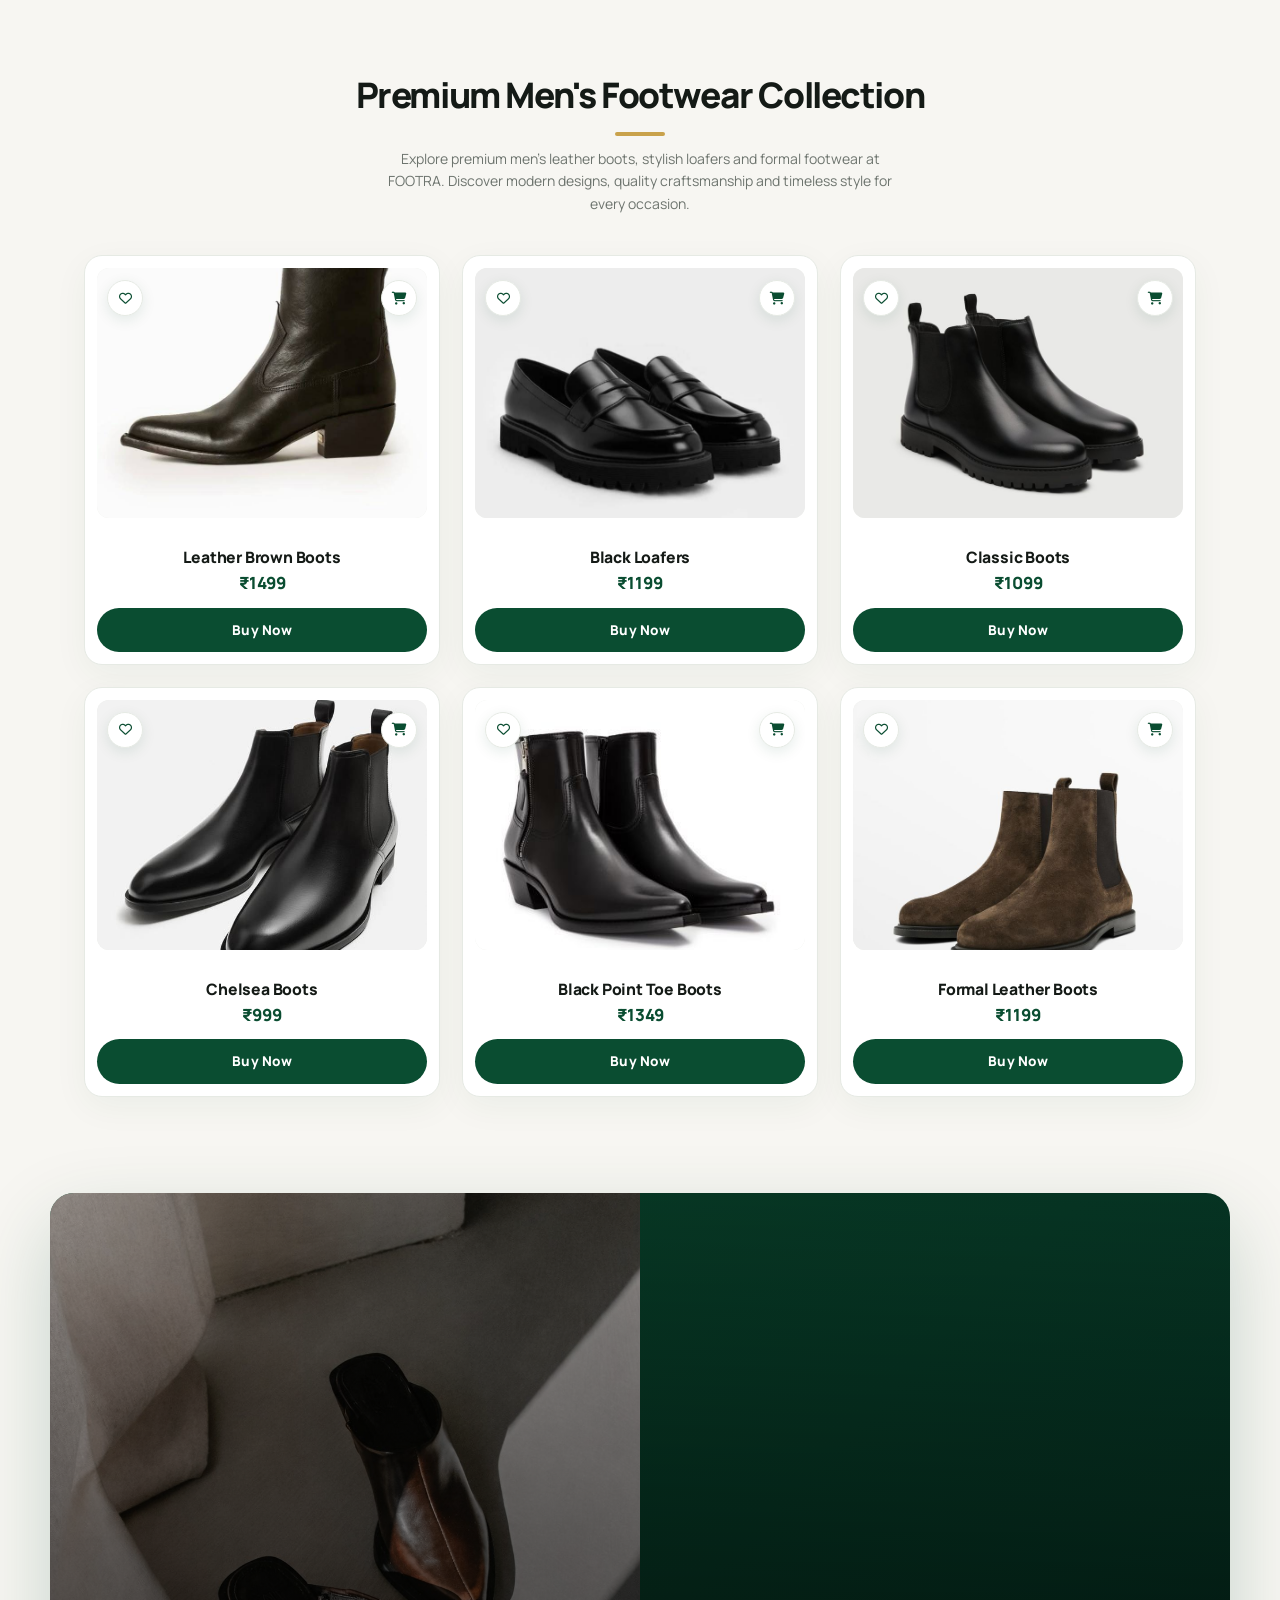
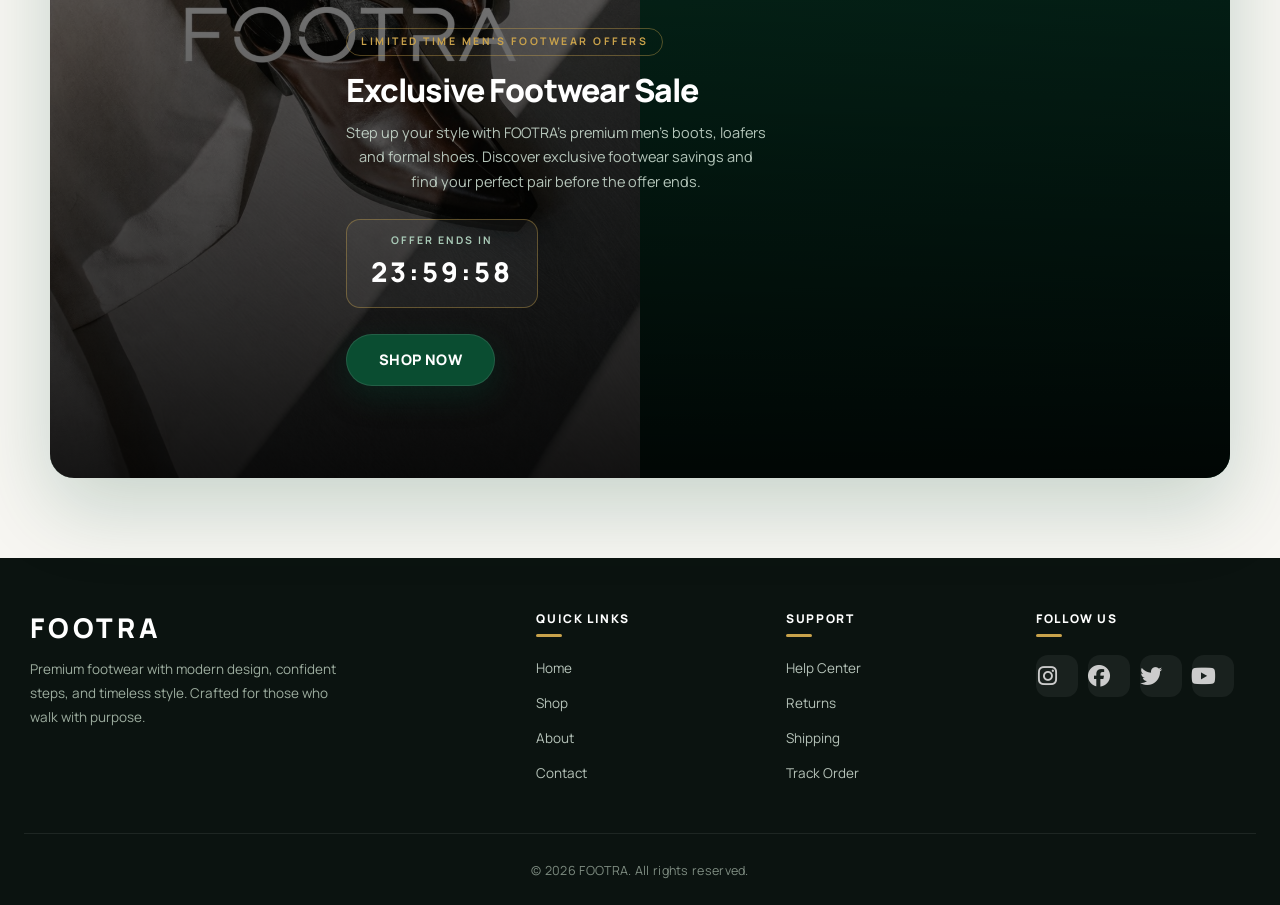
==== commit 3f9e332d: "Update index.html" ====
--- a/index.html
+++ b/index.html
@@ -86,7 +86,7 @@
 
         /* ============================================
            PREMIUM NAVBAR — Mobile Friendly
-        ============================================ 
+        ============================================ */
         header.navbar {
             background: #ffffff;
             border-bottom: 1px solid var(--ft-border);
@@ -113,7 +113,7 @@
 
         .brand-logo:hover #logo { transform: scale(1.04); }
 
-        /* ---- Desktop nav center (hidden on mobile) ---- 
+        /* ---- Desktop nav center (hidden on mobile) ---- */
         .nav-center {
             display: flex;
             align-items: center;
@@ -144,7 +144,7 @@
             background: var(--ft-green-soft);
         }
 
-        /* Categories dropdown 
+        /* Categories dropdown */
         .cat-dropdown { position: relative; }
 
         .cat-dropdown .cat-btn {
@@ -222,7 +222,7 @@
             margin: 6px 10px;
         }
 
-        /* ---- Right-side actions ---- 
+        /* ---- Right-side actions ---- */
         .nav-right {
             display: flex;
             align-items: center;
@@ -270,7 +270,7 @@
             line-height: 1;
         }
 
-        /* Hamburger toggle — only visible on mobile 
+        /* Hamburger toggle — only visible on mobile */
         .hamburger-btn {
             display: none;
             width: 40px;
@@ -287,7 +287,7 @@
 
         .hamburger-btn:hover { background: var(--ft-green-soft); }
 
-        /* User dropdown 
+        /* User dropdown*/ 
         .user-dropdown { position: relative; display: inline-block; }
 
         .user-menu {
@@ -322,7 +322,7 @@
 
         /* ============================================
            MOBILE SLIDE-OUT MENU
-        ============================================ 
+        ============================================ */
         .mobile-nav {
             position: fixed;
             top: 0;
@@ -504,449 +504,7 @@
         .m-btn-secondary:hover { background: #d9e9df; }
 
         
-/* =========================================
-   FOOTRA — LUXURY PREMIUM NAVBAR
-========================================= */
-
-* {
-    box-sizing: border-box;
-}
-
-body {
-    margin: 0;
-    font-family: 'Manrope', sans-serif;
-}
-
-/* MAIN NAVBAR */
-
-.navbar {
-    width: 100%;
-    min-height: 88px;
-    padding: 0 6%;
-
-    display: flex;
-    align-items: center;
-    justify-content: space-between;
-    gap: 35px;
-
-    background: rgba(255, 255, 255, 0.97);
-    border-bottom: 1px solid #eaece8;
-
-    position: sticky;
-    top: 0;
-    z-index: 1000;
-
-    transition: all 0.3s ease;
-}
-
-/* LOGO */
-
-.brand-logo {
-    display: flex;
-    align-items: center;
-    flex-shrink: 0;
-    text-decoration: none;
-}
-
-.brand-logo img {
-    width: 155px;
-    max-height: 58px;
-    display: block;
-    object-fit: contain;
-    transition: transform 0.3s ease;
-}
-
-.brand-logo:hover img {
-    transform: scale(1.04);
-}
-
-/* NAVIGATION */
-
-.nav-center {
-    display: flex;
-    align-items: center;
-    justify-content: center;
-    gap: 38px;
-    flex: 1;
-}
-
-.nav-link {
-    position: relative;
-
-    display: flex;
-    align-items: center;
-    gap: 9px;
-
-    padding: 14px 0;
-
-    color: #333a35;
-    text-decoration: none;
-
-    font-size: 13px;
-    font-weight: 700;
-    letter-spacing: 0.2px;
-
-    transition: color 0.3s ease;
-}
-
-.nav-link i {
-    color: #527361;
-    font-size: 14px;
-    transition: transform 0.3s ease;
-}
-
-.nav-link:hover,
-.nav-link.active {
-    color: #155b42;
-}
-
-.nav-link:hover i {
-    transform: translateY(-2px);
-}
-
-/* UNDERLINE EFFECT */
-
-.nav-link::after {
-    content: "";
-    position: absolute;
-    left: 0;
-    bottom: 5px;
-
-    width: 0;
-    height: 2px;
-
-    background: #155b42;
-    border-radius: 5px;
-
-    transition: width 0.3s ease;
-}
-
-.nav-link:hover::after,
-.nav-link.active::after {
-    width: 100%;
-}
-
-/* RIGHT ACTIONS */
-
-.nav-right {
-    display: flex;
-    align-items: center;
-    gap: 12px;
-    flex-shrink: 0;
-}
-
-/* ICON BUTTONS */
-
-.nav-icon {
-    position: relative;
-
-    width: 43px;
-    height: 43px;
-
-    display: flex;
-    align-items: center;
-    justify-content: center;
-
-    border: 1px solid #e9ede9;
-    border-radius: 50%;
-
-    background: #ffffff;
-    color: #183d2e;
-
-    font-size: 16px;
-    cursor: pointer;
-
-    transition: all 0.3s ease;
-}
-
-.nav-icon:hover {
-    background: #155b42;
-    border-color: #155b42;
-    color: #ffffff;
-
-    transform: translateY(-3px);
-    box-shadow: 0 6px 15px rgba(21, 91, 66, 0.18);
-}
-
-/* CART / WISHLIST BADGES */
-
-.nav-count {
-    position: absolute;
-    top: -5px;
-    right: -5px;
-
-    min-width: 19px;
-    height: 19px;
-    padding: 0 5px;
-
-    display: flex;
-    align-items: center;
-    justify-content: center;
-
-    background: #155b42;
-    color: #ffffff;
-
-    border: 2px solid #ffffff;
-    border-radius: 50%;
-
-    font-size: 10px;
-    font-weight: 800;
-}
-
-/* ACCOUNT DROPDOWN */
-
-.user-dropdown {
-    position: relative;
-}
-
-.user-menu {
-    position: absolute;
-    top: calc(100% + 15px);
-    right: 0;
-
-    width: 205px;
-    padding: 10px;
-
-    background: #ffffff;
-    border: 1px solid #edf0ed;
-    border-radius: 13px;
-
-    box-shadow: 0 15px 40px rgba(0, 0, 0, 0.10);
-
-    display: none;
-    z-index: 1100;
-}
-
-.user-menu a {
-    display: flex;
-    align-items: center;
-    gap: 12px;
-
-    padding: 13px 12px;
-
-    color: #303a33;
-    text-decoration: none;
-
-    font-size: 13px;
-    font-weight: 600;
-
-    border-radius: 8px;
-    transition: all 0.25s ease;
-}
-
-.user-menu a i {
-    color: #155b42;
-    width: 17px;
-}
-
-.user-menu a:hover {
-    background: #eff5f0;
-    color: #155b42;
-    padding-left: 17px;
-}
-
-/* HAMBURGER */
-
-.hamburger-btn {
-    display: none;
-
-    width: 42px;
-    height: 42px;
-
-    align-items: center;
-    justify-content: center;
-
-    border: 1px solid #e9ede9;
-    border-radius: 50%;
-
-    background: #ffffff;
-    color: #155b42;
-
-    font-size: 18px;
-    cursor: pointer;
-
-    transition: all 0.3s ease;
-}
-
-.hamburger-btn:hover {
-    background: #155b42;
-    color: #ffffff;
-}
-
-/* SEARCH PANEL */
-
-.search-bar {
-    position: absolute;
-    top: 88px;
-    left: 0;
-
-    width: 100%;
-    padding: 22px 5%;
-
-    background: #ffffff;
-    border-top: 1px solid #f0f0ec;
-
-    box-shadow: 0 12px 30px rgba(0, 0, 0, 0.08);
-
-    z-index: 999;
-}
-
-.search-inner {
-    max-width: 720px;
-    margin: auto;
-
-    display: flex;
-    align-items: center;
-    gap: 15px;
-
-    padding: 9px 18px;
-
-    background: #f7f9f7;
-    border: 1px solid #e3e9e3;
-    border-radius: 50px;
-
-    transition: border-color 0.3s ease;
-}
-
-.search-inner:focus-within {
-    border-color: #155b42;
-}
-
-.search-inner input {
-    flex: 1;
-    min-width: 0;
-
-    padding: 11px 0;
-
-    border: none;
-    outline: none;
-
-    background: transparent;
-    color: #25342b;
-
-    font-family: inherit;
-    font-size: 14px;
-}
-
-.search-inner input::placeholder {
-    color: #929a93;
-}
-
-.search-submit,
-.close-search {
-    display: flex;
-    align-items: center;
-    justify-content: center;
-
-    border: none;
-    background: transparent;
-
-    color: #155b42;
-    font-size: 17px;
-    cursor: pointer;
-
-    transition: transform 0.2s ease;
-}
-
-.search-submit:hover,
-.close-search:hover {
-    transform: scale(1.15);
-}
-
-/* MOBILE NAVBAR */
-
-@media (max-width: 1050px) {
-
-    .navbar {
-        min-height: 76px;
-        padding: 0 4%;
-        gap: 18px;
-    }
-
-    .hamburger-btn {
-        display: flex;
-        flex-shrink: 0;
-    }
-
-    .brand-logo img {
-        width: 135px;
-    }
-
-    .nav-center {
-        display: none;
-    }
-
-    .nav-right {
-        gap: 9px;
-        margin-left: auto;
-    }
-
-    .nav-icon {
-        width: 40px;
-        height: 40px;
-    }
-
-    .search-bar {
-        top: 76px;
-    }
-}
-
-/* SMALL MOBILE */
-
-@media (max-width: 480px) {
-
-    .navbar {
-        min-height: 68px;
-        padding: 0 12px;
-        gap: 8px;
-    }
-
-    .brand-logo img {
-        width: 108px;
-        max-height: 45px;
-    }
-
-    .hamburger-btn,
-    .nav-icon {
-        width: 35px;
-        height: 35px;
-        font-size: 14px;
-    }
-
-    .nav-right {
-        gap: 5px;
-    }
-
-    .nav-count {
-        min-width: 17px;
-        height: 17px;
-        font-size: 9px;
-    }
-
-    .search-bar {
-        top: 68px;
-        padding: 15px 12px;
-    }
-
-    .search-inner {
-        gap: 10px;
-        padding: 7px 13px;
-    }
-
-    .search-inner input {
-        font-size: 12px;
-    }
-}
-
-/* REDUCED MOTION */
-
-@media (prefers-reduced-motion: reduce) {
-    .navbar *,
-    .navbar *::before,
-    .navbar *::after {
-        transition: none !important;
-    }
-}
+
 
         /* Mobile menu overlay */
         .mobile-overlay {
@@ -2269,48 +1827,46 @@
 
    
 <!-- =========================
-     FOOTRA PREMIUM NAVBAR
+     PREMIUM NAVBAR
 ========================== -->
 <header class="navbar" role="banner">
 
-    <!-- MOBILE MENU -->
+    <!-- HAMBURGER (mobile only) -->
     <button class="hamburger-btn"
         type="button"
         onclick="openMobileNav()"
-        aria-label="Open navigation menu">
+        aria-label="Open FOOTRA navigation menu">
         <i class="fa-solid fa-bars" aria-hidden="true"></i>
     </button>
 
     <!-- BRAND LOGO -->
-    <a href="index.html" class="brand-logo"
-       aria-label="FOOTRA - Premium Men's Footwear">
-
+    <a href="index.html" class="brand-logo" aria-label="FOOTRA - Premium Men's Footwear Home">
         <img src="FOOTRA-LOGO.png"
              id="logo"
-             alt="FOOTRA premium footwear logo">
+             alt="FOOTRA premium men's boots, loafers and leather shoes">
     </a>
 
-    <!-- MAIN NAVIGATION -->
+    <!-- DESKTOP NAV CENTER -->
     <nav class="nav-center" aria-label="Main navigation">
 
         <a href="#home" class="nav-link active" aria-current="page">
-            <i class="fa-solid fa-house" aria-hidden="true"></i>
-            <span>Home</span>
+            <i class="fa-solid fa-house" aria-hidden="true"></i> Home
         </a>
 
         <a href="#shop" class="nav-link">
-            <i class="fa-solid fa-bag-shopping" aria-hidden="true"></i>
-            <span>Shop Collection</span>
+            <i class="fa-solid fa-store" aria-hidden="true"></i> Shop Men's Footwear
+        </a>
+
+        
+
+        <a href="contact.html" class="nav-link">
+            <i class="fa-solid fa-envelope" aria-hidden="true"></i>
+            Contact
         </a>
 
         <a href="about.html" class="nav-link">
             <i class="fa-solid fa-circle-info" aria-hidden="true"></i>
-            <span>Our Story</span>
-        </a>
-
-        <a href="contact.html" class="nav-link">
-            <i class="fa-solid fa-envelope" aria-hidden="true"></i>
-            <span>Contact</span>
+            About FOOTRA
         </a>
 
     </nav>
@@ -2322,7 +1878,7 @@
         <button type="button"
             class="nav-icon"
             onclick="toggleSearch()"
-            aria-label="Search FOOTRA products">
+            aria-label="Search men's boots, loafers and shoes">
             <i class="fa-solid fa-magnifying-glass" aria-hidden="true"></i>
         </button>
 
@@ -2332,7 +1888,7 @@
             <button type="button"
                 class="nav-icon"
                 onclick="toggleUserMenu(event)"
-                aria-label="Customer account">
+                aria-label="Open FOOTRA customer account menu">
                 <i class="fa-regular fa-user" aria-hidden="true"></i>
             </button>
 
@@ -2361,7 +1917,6 @@
             class="nav-icon"
             onclick="openCart()"
             aria-label="Open shopping cart">
-
             <i class="fa-solid fa-bag-shopping" aria-hidden="true"></i>
             <span class="nav-count" id="cartCount">0</span>
         </button>
@@ -2370,8 +1925,7 @@
         <button type="button"
             class="nav-icon"
             onclick="openWishlist()"
-            aria-label="Open wishlist">
-
+            aria-label="Open footwear wishlist">
             <i class="fa-regular fa-heart" aria-hidden="true"></i>
             <span class="nav-count" id="wishlistCount">0</span>
         </button>
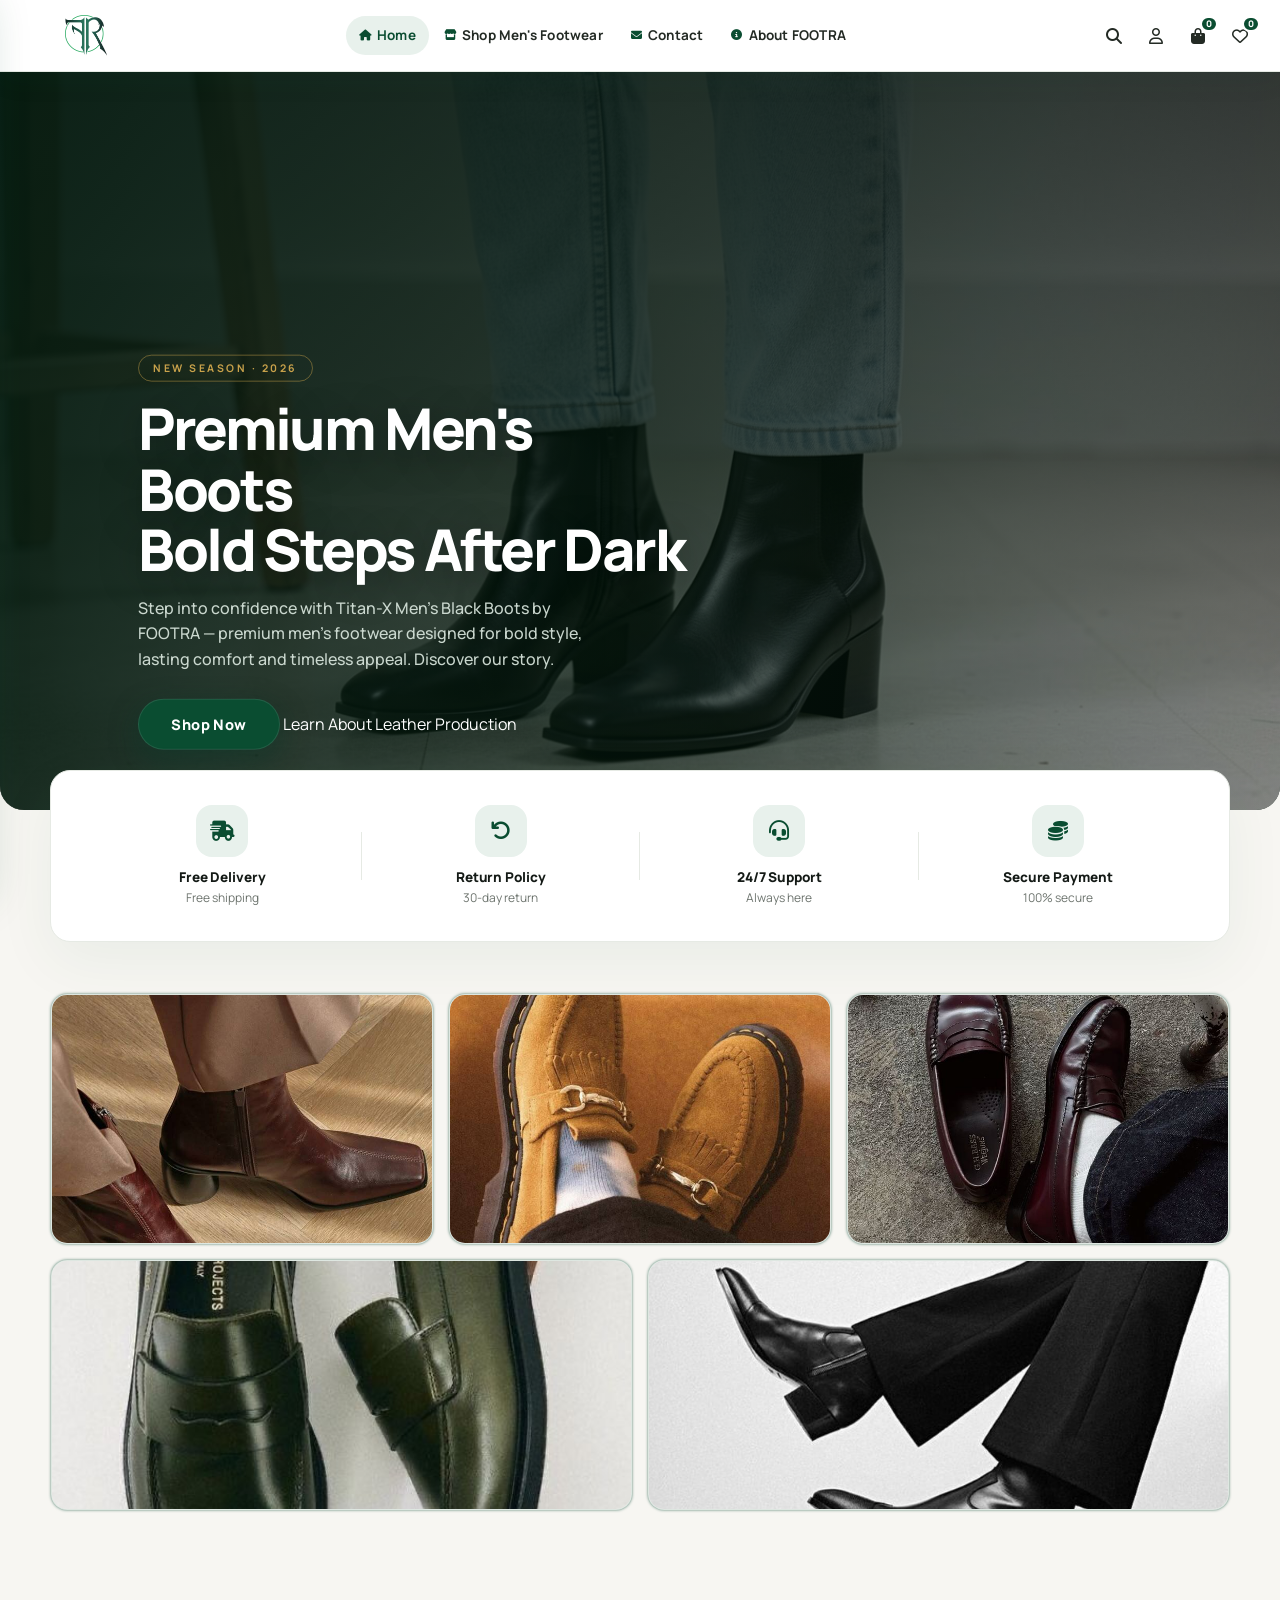
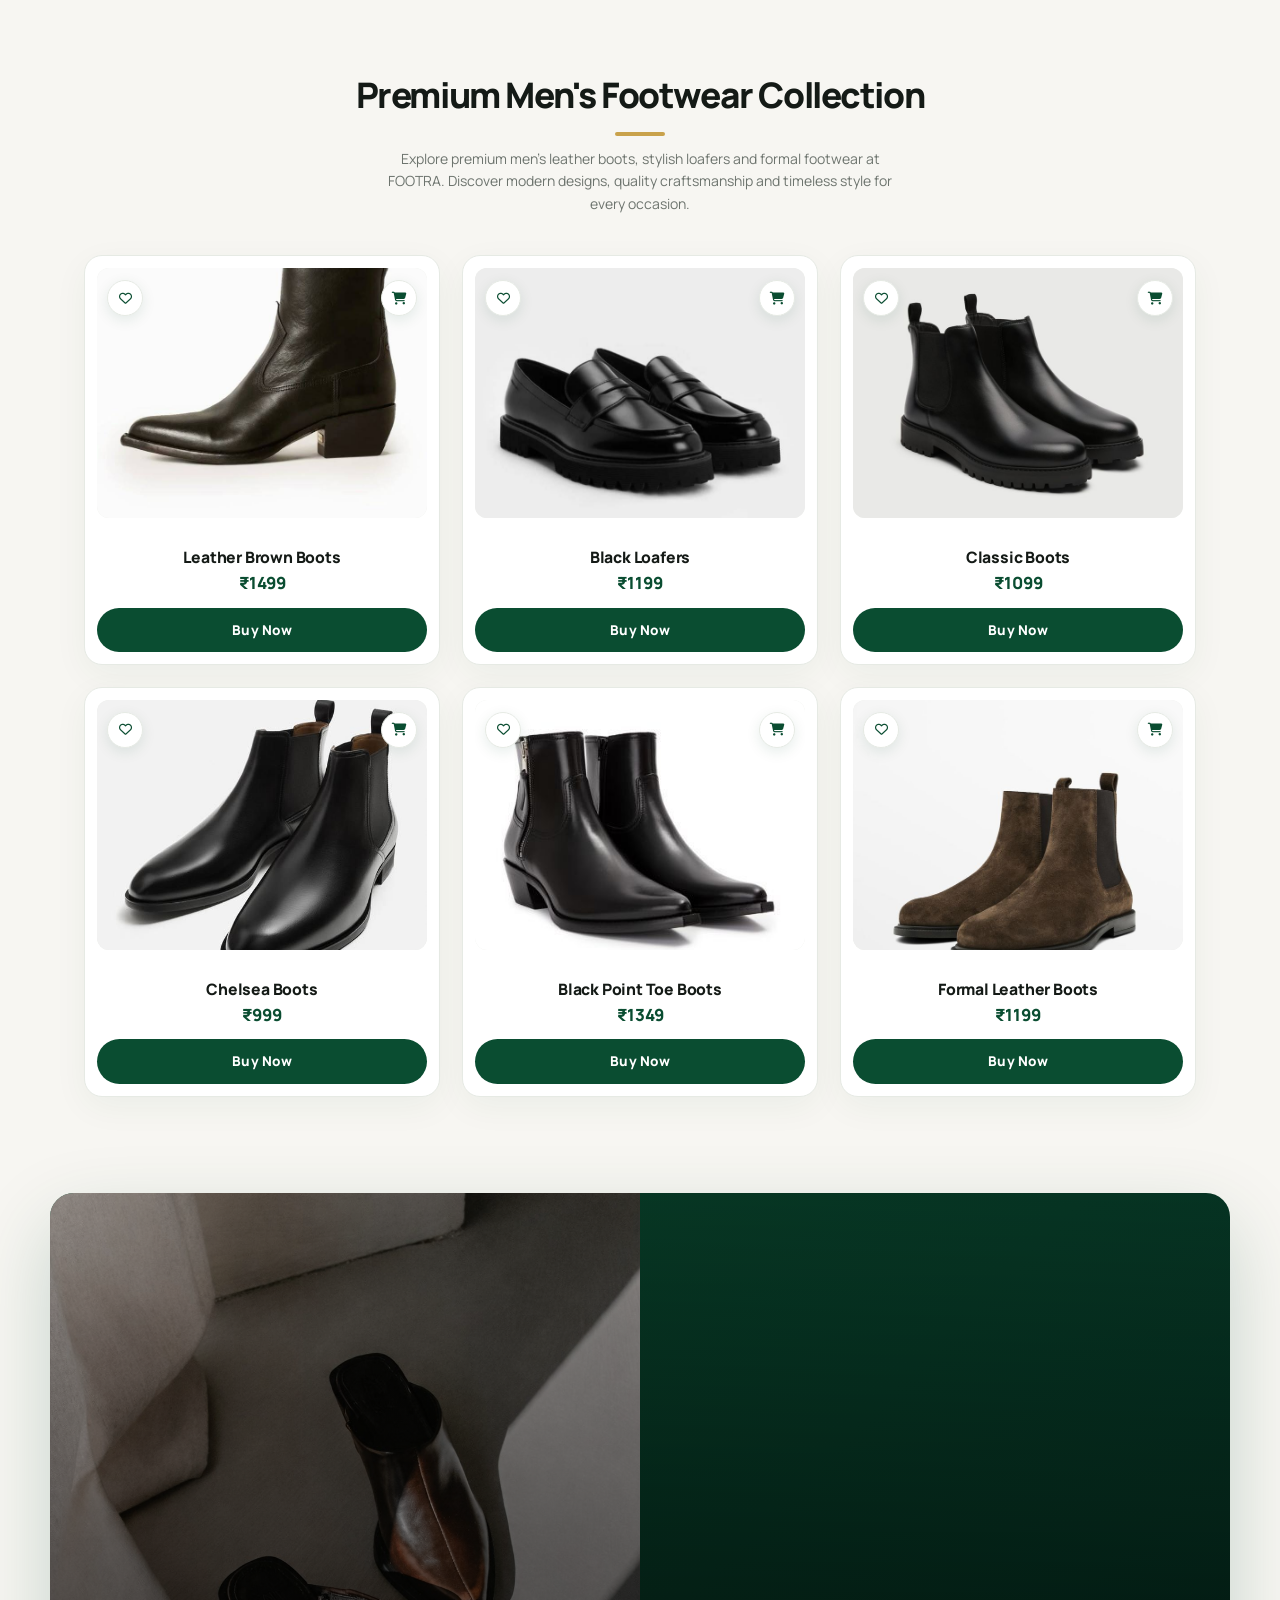
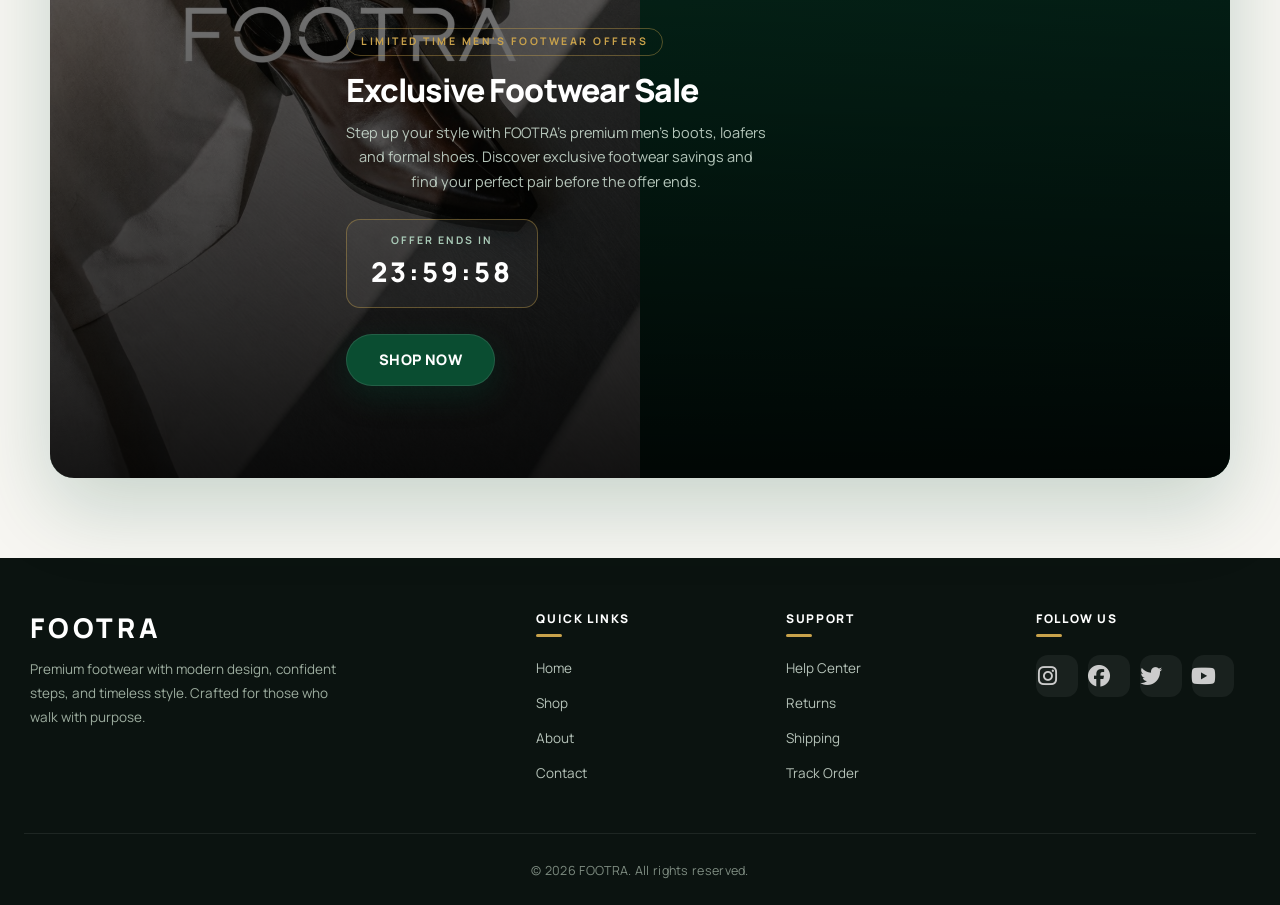
==== commit 1027e66f: "Update index.html" ====
--- a/index.html
+++ b/index.html
@@ -2033,24 +2033,42 @@
     <!-- MAIN CONTENT -->
     <main>
 
-        <!-- HERO -->
-        <section id="home" aria-label="FOOTRA premium footwear introduction">
-            <div class="webbnr">
-                <img src="boots.png" alt="Titan-X premium black leather boots for men by FOOTRA" loading="eager">
-                <div class="webbnr-content">
-                    <span class="eyebrow">New Season · 2026</span>
-                    <h1>Premium Men's Boots<br>Bold Steps After Dark</h1>
-                    <p>
-                        Step into confidence with Titan-X Men's Black Boots
-                        by FOOTRA — premium men's footwear designed for
-                        bold style, lasting comfort and timeless appeal.
-                    </p>
-                    <a href="#shop">
-                        <button type="button" class="btn-shop">Shop Now</button>
-                    </a>
-                </div>
-            </div>
-        </section>
+        
+<!-- HERO -->
+<section id="home" aria-label="FOOTRA premium footwear introduction">
+    <div class="webbnr">
+        <img src="boots.png"
+             alt="Titan-X premium black leather boots for men by FOOTRA"
+             loading="eager">
+
+        <div class="webbnr-content">
+            <span class="eyebrow">New Season · 2026</span>
+
+            <h1>Premium Men's Boots<br>Bold Steps After Dark</h1>
+
+            <p>
+                Step into confidence with
+                <a href="#shop">Titan-X Men's Black Boots</a>
+                by FOOTRA — premium men's footwear designed for
+                bold style, lasting comfort and timeless appeal.
+                <a href="about.html">Discover our story</a>.
+            </p>
+
+            <!-- Internal Link -->
+            <a href="#shop" class="btn-shop">
+                Shop Now
+            </a>
+
+            <!-- External Link -->
+            <a href="https://www.leatherworkinggroup.com/"
+               target="_blank"
+               rel="noopener noreferrer">
+                Learn About Leather Production
+            </a>
+        </div>
+    </div>
+</section>
+
 
         <!-- FEATURES -->
         <section id="benefits" class="box1"
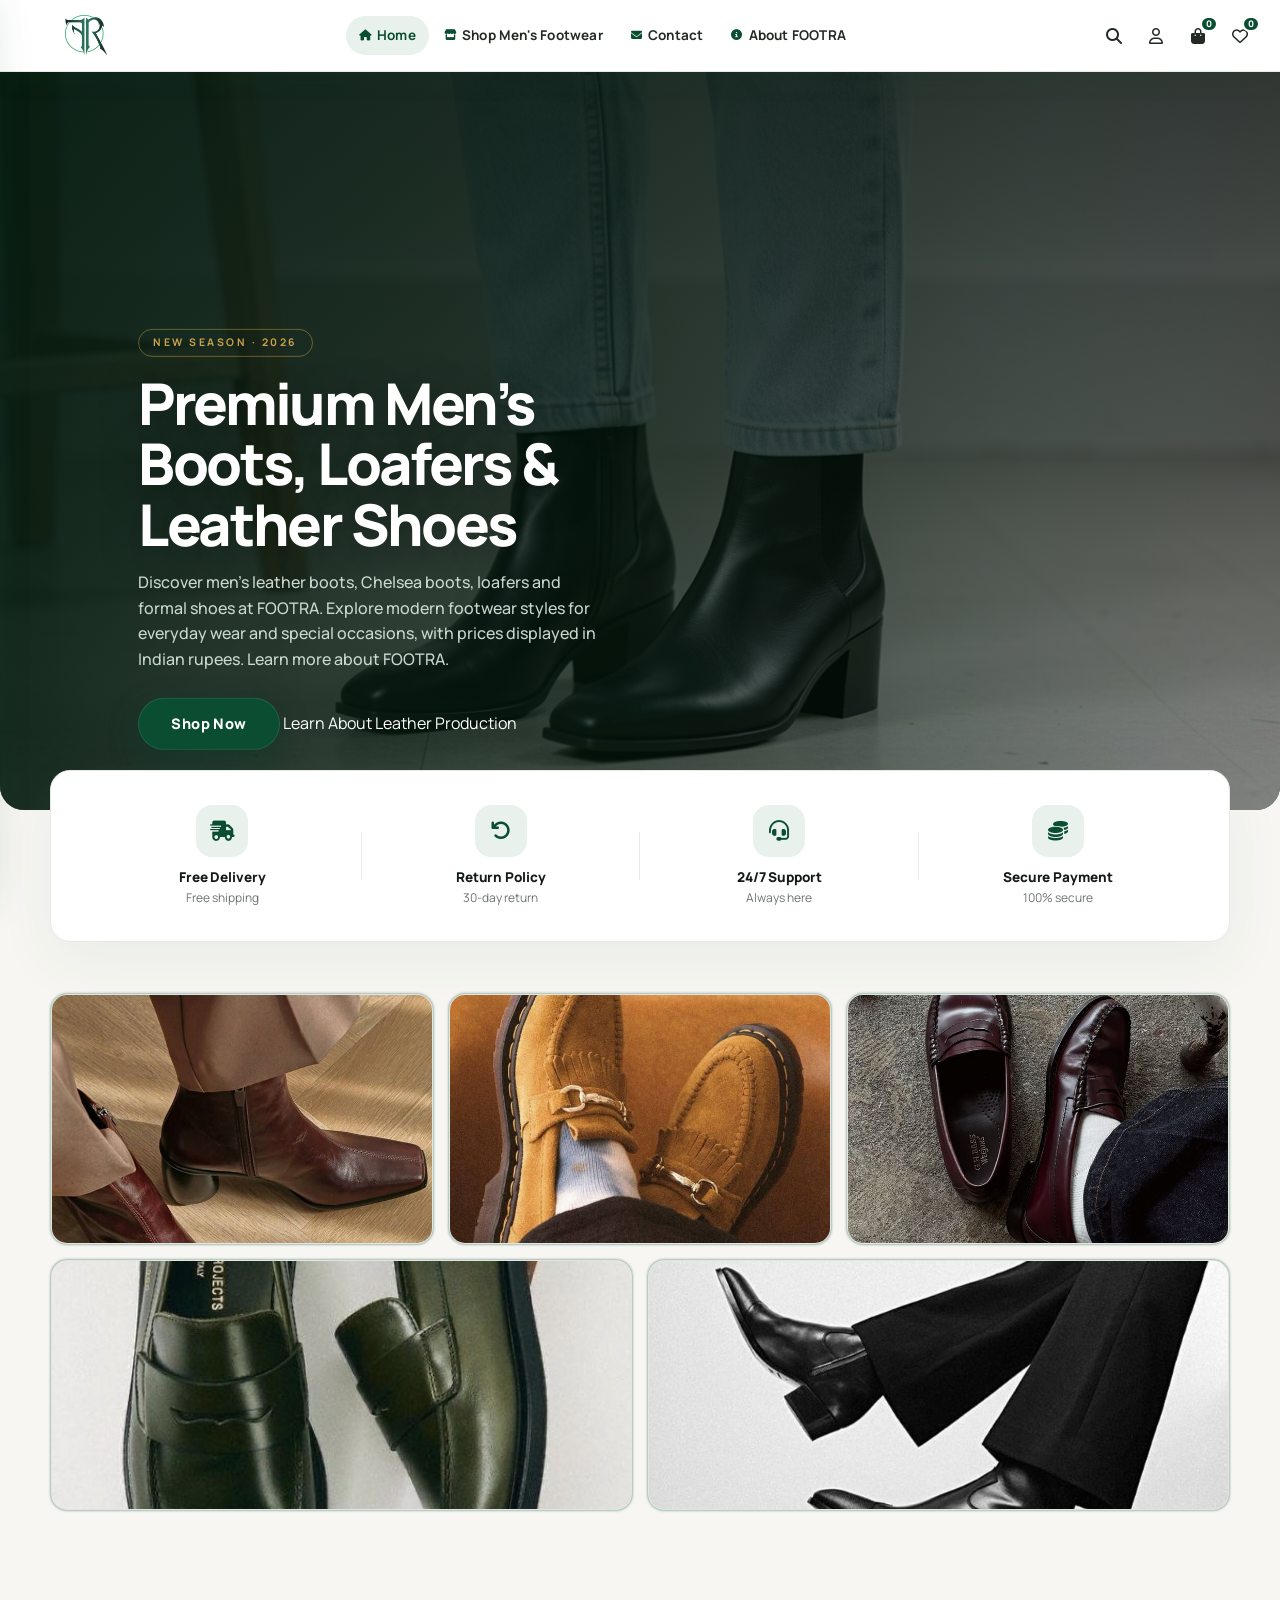
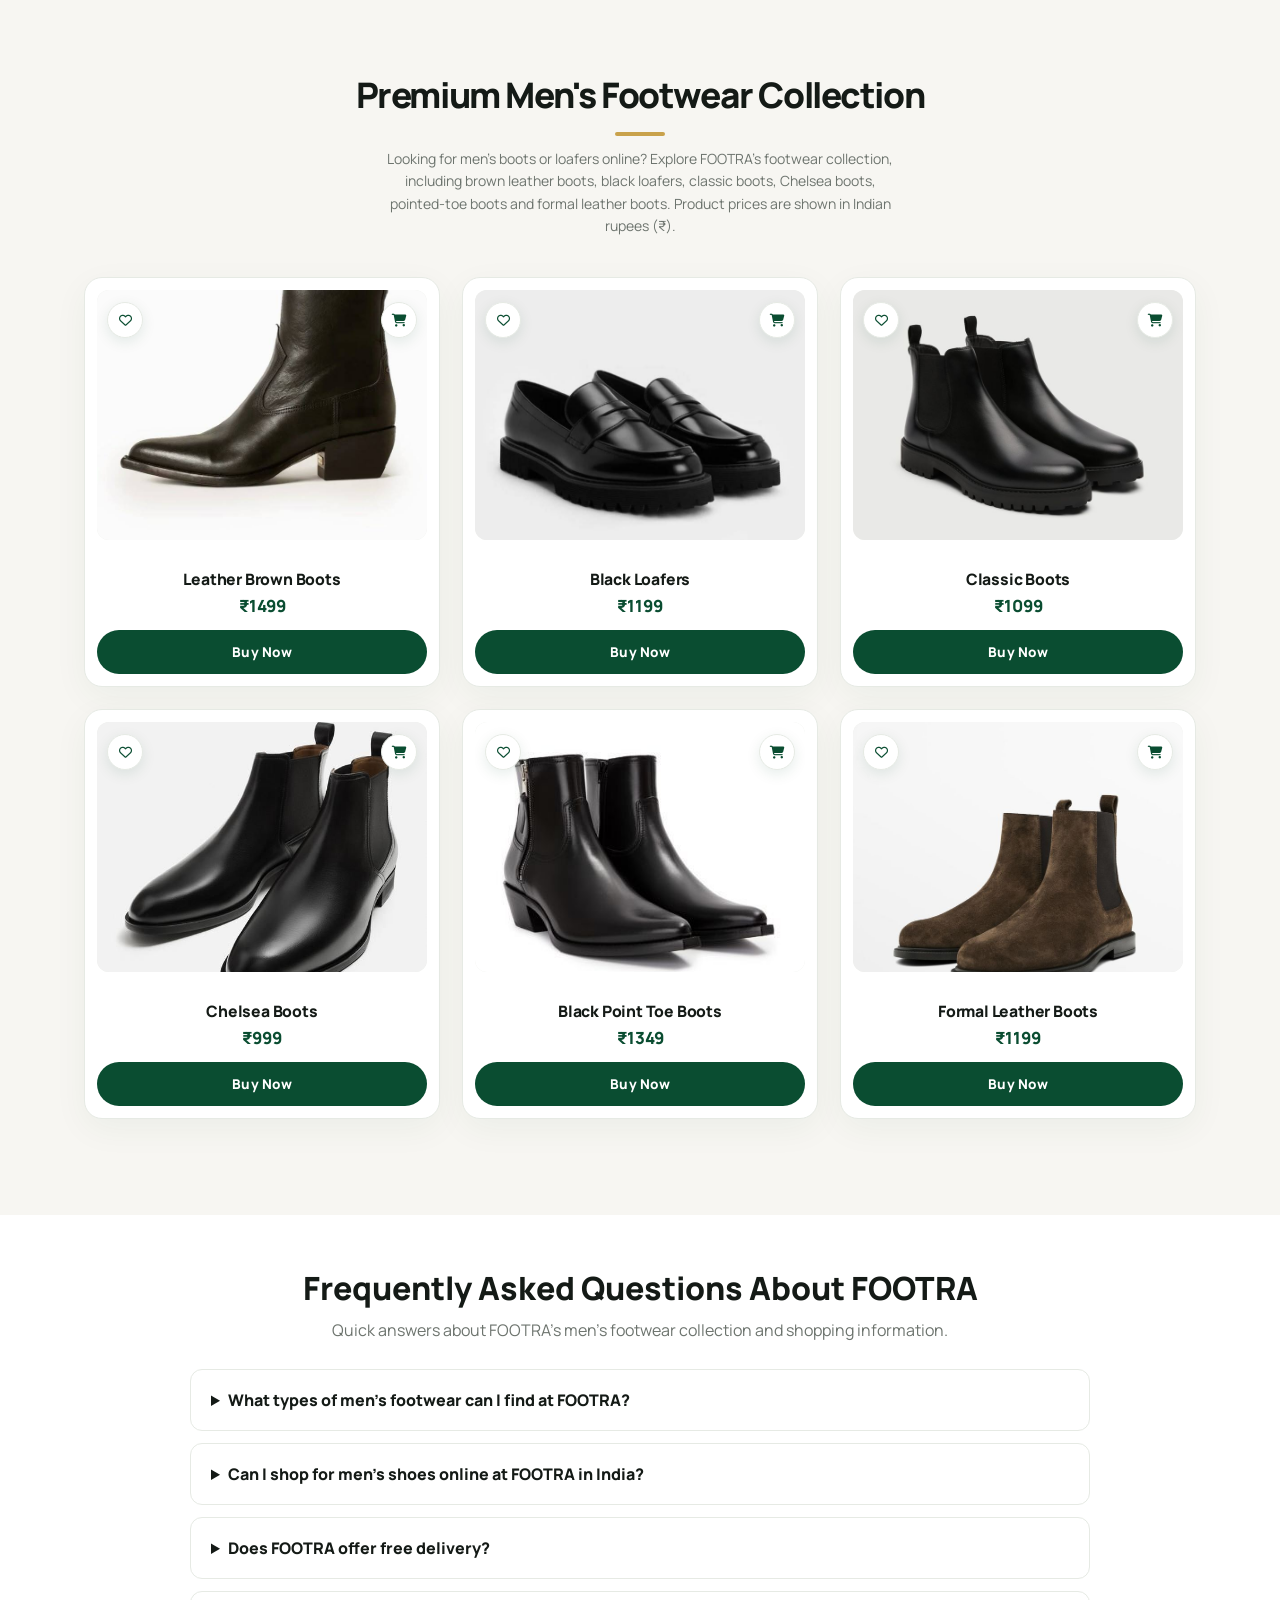
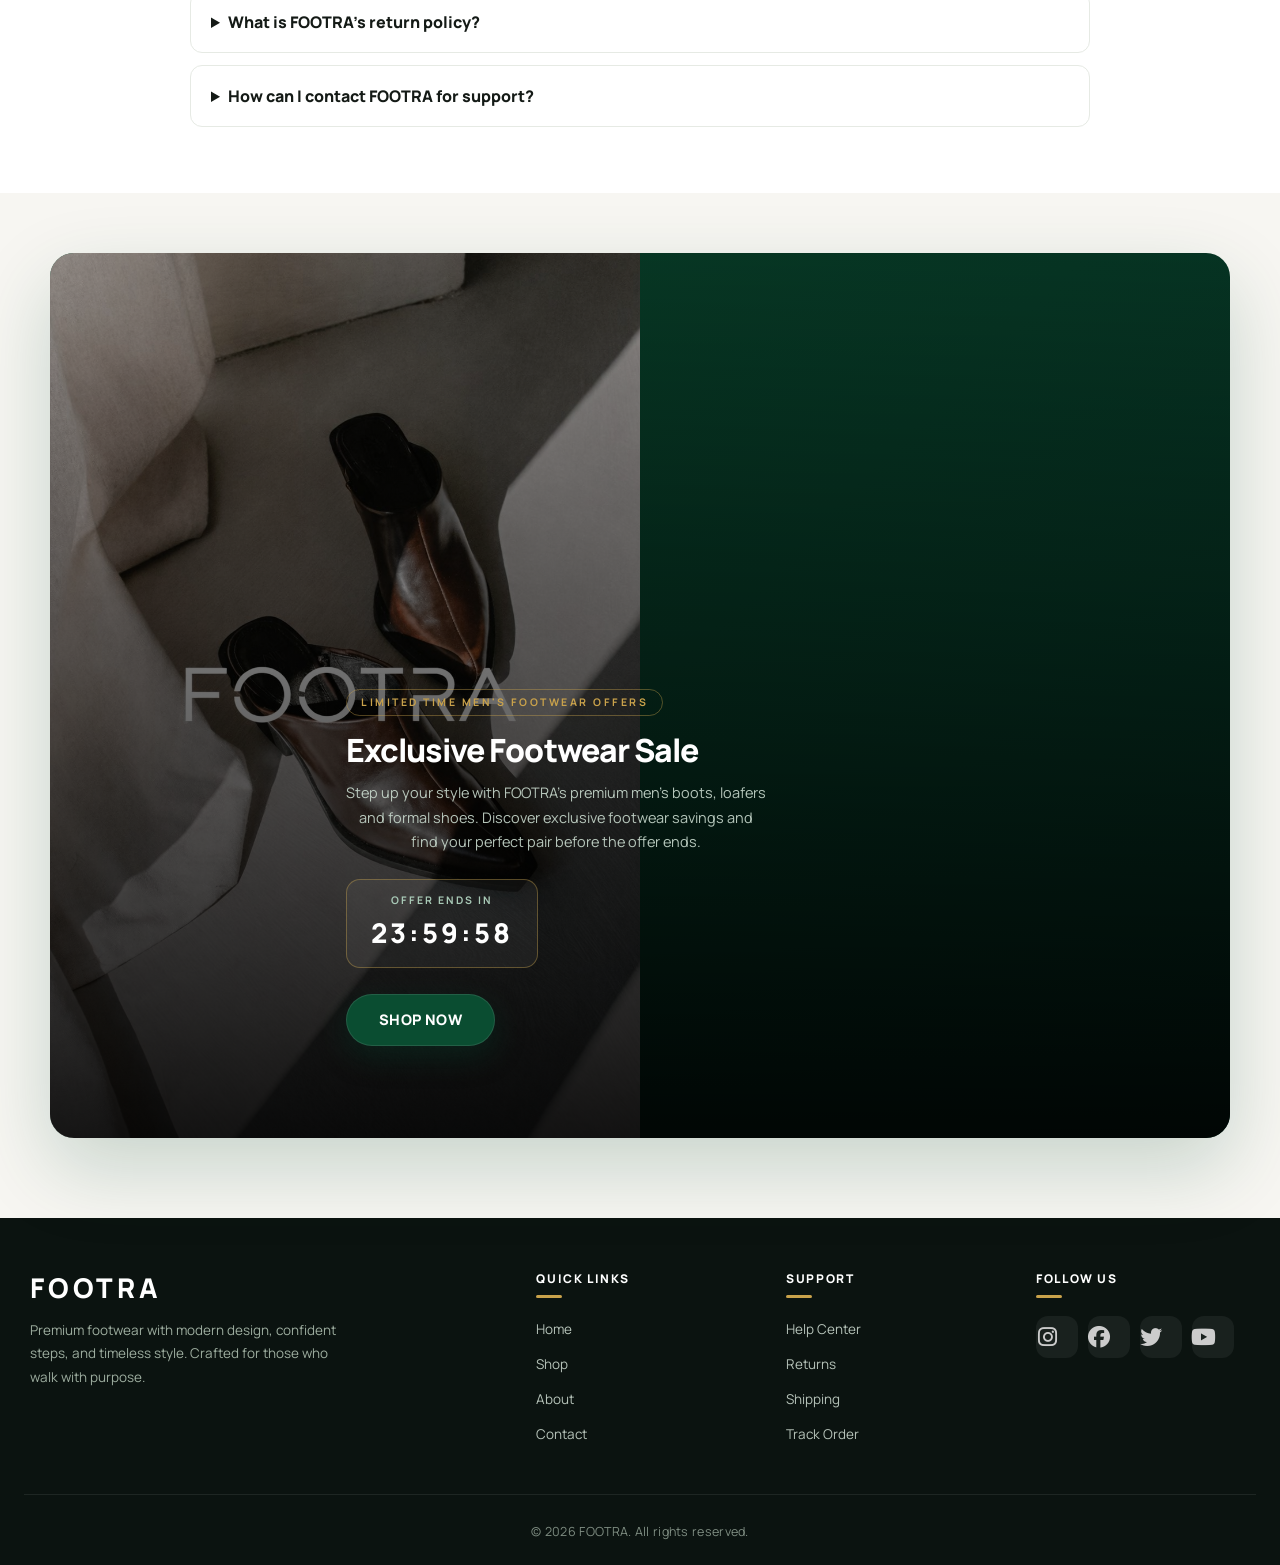
==== commit 26598781: "Create index.html" ====
--- a/index.html
+++ b/index.html
@@ -1,32 +1,55 @@
 <!DOCTYPE html>
-<html lang="en">
+<html lang="en-IN">
 
 <head>
     <meta charset="UTF-8">
     <meta name="viewport" content="width=device-width, initial-scale=1.0, maximum-scale=5.0">
     <meta name="theme-color" content="#0a4d31">
-    <title>FOOTRA | Premium Men's Boots, Loafers & Leather Shoes</title>
-    <meta name="robots" content="index, follow">
-<meta name="author" content="FOOTRA">
-    <meta name="description" content="Shop premium men's footwear at FOOTRA. Explore stylish leather boots, Chelsea boots, loafers and formal shoes designed for comfort and timeless style.">
-    <meta name="keywords" content="FOOTRA, premium men's footwear, men's leather boots, men's loafers, Chelsea boots for men, formal shoes for men, leather shoes online, stylish men's footwear">
+    <title>FOOTRA | Men’s Boots, Loafers & Leather Shoes Online in India</title>
+    <meta name="description" content="Shop men's boots, Chelsea boots, leather loafers and formal shoes online at FOOTRA. Explore modern footwear styles with prices in Indian rupees, free delivery and a 30-day return policy.">
+    <meta name="keywords" content="FOOTRA, men's footwear India, buy men's boots online, leather boots for men, Chelsea boots, men's loafers, formal leather shoes, men's shoes online India">
     <meta name="author" content="FOOTRA">
     <meta name="robots" content="index, follow">
 
     <link rel="canonical" href="https://muhsin-ics.github.io/footra/">
+
+    <!-- Structured data for brand and website identity -->
+    <script type="application/ld+json">
+    {
+      "@context": "https://schema.org",
+      "@graph": [
+        {
+          "@type": "Organization",
+          "@id": "https://muhsin-ics.github.io/footra/#organization",
+          "name": "FOOTRA",
+          "url": "https://muhsin-ics.github.io/footra/",
+          "description": "FOOTRA is an online men's footwear brand featuring boots, Chelsea boots, loafers and formal shoes."
+        },
+        {
+          "@type": "WebSite",
+          "@id": "https://muhsin-ics.github.io/footra/#website",
+          "url": "https://muhsin-ics.github.io/footra/",
+          "name": "FOOTRA",
+          "description": "Explore men's boots, leather loafers, Chelsea boots and formal footwear at FOOTRA.",
+          "publisher": {"@id": "https://muhsin-ics.github.io/footra/#organization"},
+          "inLanguage": "en-IN"
+        }
+      ]
+    }
+    </script>
     
     
     <meta property="og:type" content="website">
     <meta property="og:site_name" content="FOOTRA">
     <meta property="og:url" content="https://muhsin-ics.github.io/footra/">
-    <meta property="og:title" content="FOOTRA | Premium Men's Boots, Loafers & Leather Shoes">
-    <meta property="og:description" content="Discover premium men's leather boots, stylish loafers and formal footwear at FOOTRA. Step into comfort, quality and timeless style.">
+    <meta property="og:title" content="FOOTRA | Men’s Boots, Loafers & Leather Shoes Online in India">
+    <meta property="og:description" content="Explore men’s leather boots, Chelsea boots, loafers and formal shoes at FOOTRA. Discover modern footwear styles with prices in Indian rupees.">
     
 
 
     <meta name="twitter:card" content="summary_large_image">
-    <meta name="twitter:title" content="FOOTRA | Premium Men's Footwear">
-    <meta name="twitter:description" content="Shop premium men's leather boots, Chelsea boots, loafers and formal shoes at FOOTRA.">
+    <meta name="twitter:title" content="FOOTRA | Men’s Boots, Loafers & Leather Shoes">
+    <meta name="twitter:description" content="Shop men’s boots, Chelsea boots, loafers and formal shoes online at FOOTRA. Explore modern footwear styles in India.">
 
     
     <!-- Font Awesome -->
@@ -1484,6 +1507,16 @@
             border: 0;
         }
 
+
+        /* FAQ — clear answers for visitors and search engines */
+        .faq-section { padding: 54px 20px; background: #fff; }
+        .faq-inner { max-width: 900px; margin: 0 auto; }
+        .faq-inner h2 { margin: 0 0 10px; color: var(--ft-ink); font-size: clamp(1.5rem, 4vw, 2rem); font-weight: 800; text-align: center; }
+        .faq-intro { margin: 0 auto 26px; max-width: 650px; color: var(--ft-muted); text-align: center; line-height: 1.6; }
+        .faq-inner details { padding: 18px 20px; margin: 0 0 12px; border: 1px solid var(--ft-border); border-radius: 12px; background: #fff; }
+        .faq-inner summary { color: var(--ft-ink); font-weight: 800; cursor: pointer; }
+        .faq-inner details p { margin: 12px 0 0; color: var(--ft-muted); line-height: 1.7; }
+
         /* ============================================
            RESPONSIVE BREAKPOINTS
         ============================================ */
@@ -2044,14 +2077,13 @@
         <div class="webbnr-content">
             <span class="eyebrow">New Season · 2026</span>
 
-            <h1>Premium Men's Boots<br>Bold Steps After Dark</h1>
+            <h1>Premium Men’s Boots, Loafers & Leather Shoes</h1>
 
             <p>
-                Step into confidence with
-                <a href="#shop">Titan-X Men's Black Boots</a>
-                by FOOTRA — premium men's footwear designed for
-                bold style, lasting comfort and timeless appeal.
-                <a href="about.html">Discover our story</a>.
+                Discover men’s leather boots, Chelsea boots, loafers and formal shoes
+                at FOOTRA. Explore modern footwear styles for everyday wear and
+                special occasions, with prices displayed in Indian rupees.
+                <a href="about.html">Learn more about FOOTRA</a>.
             </p>
 
             <!-- Internal Link -->
@@ -2150,9 +2182,10 @@
     <h2 class="gallery-title">Premium Men's Footwear Collection</h2>
 
     <p class="gallery-subtitle">
-        Explore premium men's leather boots, stylish loafers and
-        formal footwear at FOOTRA. Discover modern designs,
-        quality craftsmanship and timeless style for every occasion.
+        Looking for men’s boots or loafers online? Explore FOOTRA’s footwear
+        collection, including brown leather boots, black loafers, classic boots,
+        Chelsea boots, pointed-toe boots and formal leather boots. Product prices
+        are shown in Indian rupees (₹).
     </p>
 
     <div class="gallery-grid" id="productGrid">
@@ -2161,11 +2194,11 @@
         <article class="shoe-card" data-name="Leather Brown Boots" data-price="1499">
             <div class="img-container">
                 <img src="bt1.jpg" class="img-default"
-                    alt="Men's premium brown leather boots"
+                    alt="Brown leather boots for men from the FOOTRA footwear collection"
                     loading="lazy">
 
                 <img src="bt11.jpg" class="img-hover"
-                    alt="Alternate view of brown leather boots for men"
+                    alt="Side view of FOOTRA brown leather men’s boots"
                     loading="lazy">
 
                 <button type="button" class="cart-icon"
@@ -2188,11 +2221,11 @@
         <article class="shoe-card" data-name="Black Loafers" data-price="1199">
             <div class="img-container">
                 <img src="bt2.jpg" class="img-default"
-                    alt="Men's classic black leather loafers"
+                    alt="Classic black leather loafers for men from FOOTRA"
                     loading="lazy">
 
                 <img src="bt22.jpg" class="img-hover"
-                    alt="Alternate view of black leather loafers for men"
+                    alt="Alternate view of FOOTRA black leather loafers"
                     loading="lazy">
 
                 <button type="button" class="cart-icon"
@@ -2215,11 +2248,11 @@
         <article class="shoe-card" data-name="Classic Boots" data-price="1099">
             <div class="img-container">
                 <img src="bt3.jpg" class="img-default"
-                    alt="Classic stylish men's leather boots"
+                    alt="Classic men’s leather boots from the FOOTRA collection"
                     loading="lazy">
 
                 <img src="bt33.jpg" class="img-hover"
-                    alt="Alternate view of classic men's boots"
+                    alt="Alternate view of FOOTRA classic men’s boots"
                     loading="lazy">
 
                 <button type="button" class="cart-icon"
@@ -2242,11 +2275,11 @@
         <article class="shoe-card" data-name="Chelsea Boots" data-price="999">
             <div class="img-container">
                 <img src="bt4.jpg" class="img-default"
-                    alt="Men's stylish Chelsea boots"
+                    alt="Men’s Chelsea boots from the FOOTRA footwear collection"
                     loading="lazy">
 
                 <img src="bt44.jpg" class="img-hover"
-                    alt="Alternate view of men's Chelsea leather boots"
+                    alt="Alternate view of FOOTRA Chelsea leather boots"
                     loading="lazy">
 
                 <button type="button" class="cart-icon"
@@ -2269,11 +2302,11 @@
         <article class="shoe-card" data-name="Black Point Toe Boots" data-price="1349">
             <div class="img-container">
                 <img src="bt5.jpg" class="img-default"
-                    alt="Men's black pointed toe leather boots"
+                    alt="Black pointed-toe leather boots for men from FOOTRA"
                     loading="lazy">
 
                 <img src="bt55.jpg" class="img-hover"
-                    alt="Alternate view of black point toe boots"
+                    alt="Alternate view of FOOTRA black pointed-toe boots"
                     loading="lazy">
 
                 <button type="button" class="cart-icon"
@@ -2296,11 +2329,11 @@
         <article class="shoe-card" data-name="Formal Leather Boots" data-price="1199">
             <div class="img-container">
                 <img src="bt6.jpg" class="img-default"
-                    alt="Men's premium formal leather boots"
+                    alt="Formal leather boots for men from the FOOTRA collection"
                     loading="lazy">
 
                 <img src="bt66.jpg" class="img-hover"
-                    alt="Alternate view of formal leather boots for men"
+                    alt="Alternate view of FOOTRA formal leather boots"
                     loading="lazy">
 
                 <button type="button" class="cart-icon"
@@ -2322,6 +2355,49 @@
     </div>
 </section>
 
+
+
+<!-- ANSWERS TO COMMON FOOTWEAR SHOPPING QUESTIONS -->
+<section id="faqs" class="faq-section" aria-labelledby="faq-title">
+    <div class="faq-inner">
+        <h2 id="faq-title">Frequently Asked Questions About FOOTRA</h2>
+        <p class="faq-intro">Quick answers about FOOTRA’s men’s footwear collection and shopping information.</p>
+        <details>
+            <summary>What types of men’s footwear can I find at FOOTRA?</summary>
+            <p>FOOTRA features men’s leather boots, Chelsea boots, classic boots, black loafers, pointed-toe boots and formal leather boots.</p>
+        </details>
+        <details>
+            <summary>Can I shop for men’s shoes online at FOOTRA in India?</summary>
+            <p>This FOOTRA website presents an online men’s footwear collection with product prices displayed in Indian rupees (₹).</p>
+        </details>
+        <details>
+            <summary>Does FOOTRA offer free delivery?</summary>
+            <p>FOOTRA’s website lists free delivery as a shopping benefit. Check the applicable delivery terms during checkout.</p>
+        </details>
+        <details>
+            <summary>What is FOOTRA’s return policy?</summary>
+            <p>FOOTRA’s website displays a 30-day return policy. Review the full return terms before placing an order.</p>
+        </details>
+        <details>
+            <summary>How can I contact FOOTRA for support?</summary>
+            <p>FOOTRA’s website lists 24/7 customer support. Visit the Contact page for the available contact options.</p>
+        </details>
+    </div>
+</section>
+
+<script type="application/ld+json">
+{
+  "@context": "https://schema.org",
+  "@type": "FAQPage",
+  "mainEntity": [
+    {"@type":"Question","name":"What types of men’s footwear can I find at FOOTRA?","acceptedAnswer":{"@type":"Answer","text":"FOOTRA features men’s leather boots, Chelsea boots, classic boots, black loafers, pointed-toe boots and formal leather boots."}},
+    {"@type":"Question","name":"Can I shop for men’s shoes online at FOOTRA in India?","acceptedAnswer":{"@type":"Answer","text":"This FOOTRA website presents an online men’s footwear collection with product prices displayed in Indian rupees (₹)."}},
+    {"@type":"Question","name":"Does FOOTRA offer free delivery?","acceptedAnswer":{"@type":"Answer","text":"FOOTRA’s website lists free delivery as a shopping benefit. Check the applicable delivery terms during checkout."}},
+    {"@type":"Question","name":"What is FOOTRA’s return policy?","acceptedAnswer":{"@type":"Answer","text":"FOOTRA’s website displays a 30-day return policy. Review the full return terms before placing an order."}},
+    {"@type":"Question","name":"How can I contact FOOTRA for support?","acceptedAnswer":{"@type":"Answer","text":"FOOTRA’s website lists 24/7 customer support. Visit the Contact page for the available contact options."}}
+  ]
+}
+</script>
 
         <!-- EXCLUSIVE OFFER -->
 <section id="sale" class="exclusive-wrapper"
